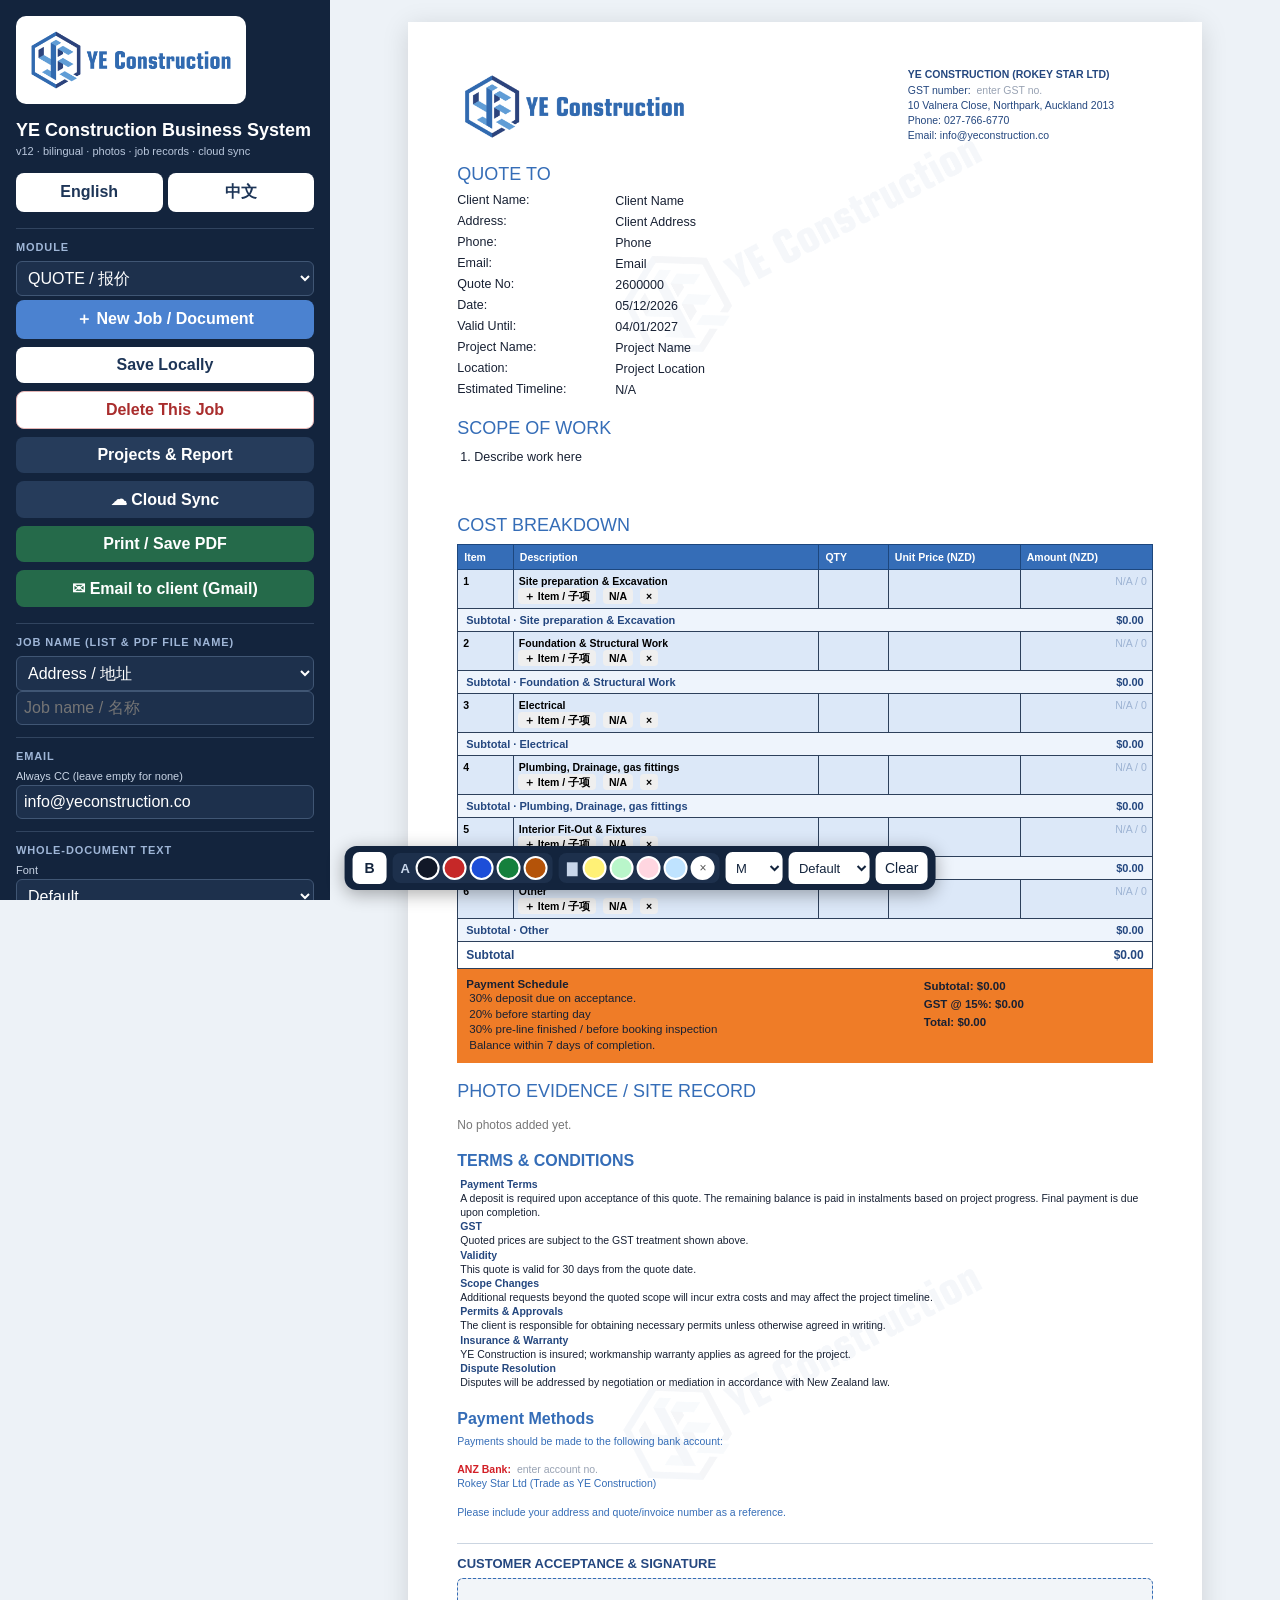
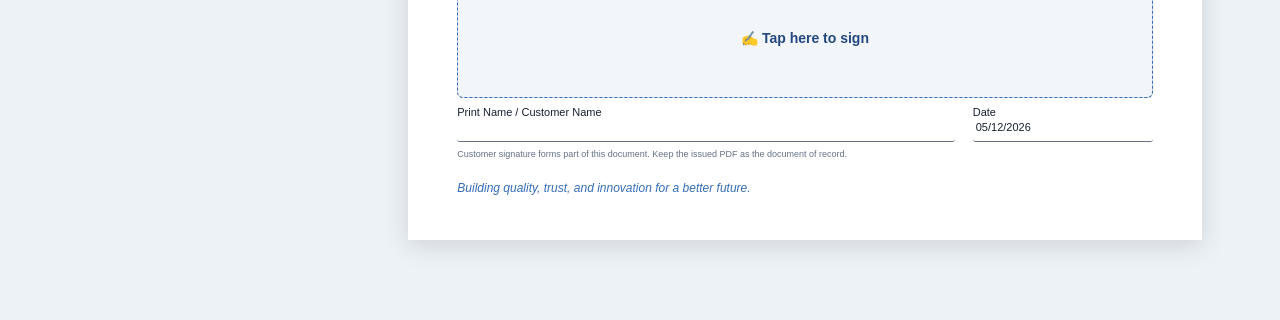
==== index.html @ e4a58f20 "Show all dates as day/month/year regardless of device locale (timesheet date pickers, paid-date pick" ====
<!doctype html>
<html lang="en">
<head>
<meta charset="utf-8"><meta name="viewport" content="width=device-width,initial-scale=1,viewport-fit=cover">
<meta name="apple-mobile-web-app-capable" content="yes"><meta name="apple-mobile-web-app-title" content="Business System"><meta name="application-name" content="Business System"><meta name="theme-color" content="#ffffff"><link rel="icon" type="image/png" href="icons/icon-192.png"><link rel="apple-touch-icon" href="icons/icon-180.png"><link rel="manifest" href="manifest.webmanifest"><title>YE Construction Business System v12</title>
<style>
:root{--blue:#356db7;--deep:#24477f;--orange:#ef7c27;--ink:#172033;--line:#d8dee9;--bg:#edf2f7}
*{box-sizing:border-box}body{margin:0;font-family:Arial,"Noto Sans SC",sans-serif;color:var(--ink);background:var(--bg)}
button,input,textarea,select{font:inherit}.app{display:grid;grid-template-columns:330px minmax(760px,1fr);min-height:100vh}
.side{padding:16px;background:#13243d;color:#fff;position:sticky;top:0;height:100vh;overflow:auto}.side-logo{width:230px;max-width:100%;background:#fff;border-radius:10px;padding:8px;margin-bottom:8px}
.side h1{font-size:18px;margin:4px 0}.sub{font-size:11px;color:#b9c7dc;margin-bottom:12px}.group{border-top:1px solid #31445f;padding-top:12px;margin-top:12px}.group h3{font-size:11px;letter-spacing:.08em;text-transform:uppercase;color:#9fb6d7;margin:0 0 8px}
.btn{width:100%;border:0;border-radius:8px;padding:9px 11px;margin:4px 0;cursor:pointer;font-weight:700}.primary{background:#4b82d0;color:white}.secondary{background:#263c5b;color:#fff}.light{background:#fff;color:#1d3557}.green{background:#256a4a;color:#fff}
.side label{font-size:11px;color:#c8d4e5;display:block;margin:7px 0 3px}.side input,.side select{width:100%;padding:7px;border:1px solid #405674;border-radius:6px;background:#1d304c;color:white}
.main{padding:22px;overflow:auto}.paper{width:210mm;min-height:297mm;margin:auto;background:white;padding:12mm 13mm;box-shadow:0 5px 25px #0002}
.header{display:flex;justify-content:space-between;gap:18px;align-items:flex-start}.brand-logo{width:235px;max-height:80px;object-fit:contain;object-position:left center}.company{font-size:calc(10.5px*var(--fs,1));line-height:1.45;color:var(--deep);min-width:245px}
.section-title{color:var(--blue);font-size:calc(18px*var(--fs,1));margin:18px 0 8px}.info-grid{display:grid;grid-template-columns:145px 1fr;gap:3px 10px;font-size:calc(12.5px*var(--fs,1))}.editable{outline:none;border-radius:3px;padding:1px 3px;min-height:18px}.editable:hover,.editable:focus{background:#fff8d8;box-shadow:0 0 0 1px #e5c963}.scope{font-size:calc(12.5px*var(--fs,1));line-height:1.45;min-height:50px;white-space:pre-wrap}
.cost{width:100%;border-collapse:collapse;font-size:calc(10.5px*var(--fs,1));table-layout:fixed}.cost th{background:var(--blue);color:#fff;text-align:left;padding:6px;border:1px solid #1d477e}.cost td{border:1px solid #2d405b;padding:4px;vertical-align:top}.cost th:nth-child(1){width:8%}.cost th:nth-child(2){width:44%}.cost th:nth-child(3){width:10%}.cost th:nth-child(4),.cost th:nth-child(5){width:19%}.cost tr.category td{background:#dce8f8;font-weight:700;color:#294e82}.cost input,.cost textarea,.cost select{width:100%;border:0;background:transparent;padding:1px;resize:vertical}.cost textarea{min-height:32px}.cost input:focus,.cost textarea:focus,.cost select:focus{outline:2px solid #f0ce67;background:#fffbe8}
.mini{border:0;border-radius:4px;padding:2px 6px;cursor:pointer}.calcbox{background:var(--orange);padding:9px;margin-top:0;font-size:calc(11.5px*var(--fs,1));display:grid;grid-template-columns:1fr 220px;gap:14px}.totals{font-weight:700;line-height:1.55}.payment{white-space:pre-wrap;line-height:1.35}.terms{font-size:calc(10.5px*var(--fs,1));line-height:1.35}.terms h3{font-size:calc(16px*var(--fs,1));color:var(--blue);margin:18px 0 4px}.terms strong{color:var(--deep)}.bank{margin-top:16px;color:var(--blue)}.bank b{color:#d21f26}.footer{margin-top:22px;color:var(--blue);font-style:italic;font-size:calc(12px*var(--fs,1))}
.watermark{position:absolute;inset:0;pointer-events:none;z-index:0;overflow:hidden}.watermark img{position:absolute;width:52%;opacity:.045;transform:rotate(-28deg);filter:grayscale(20%);left:24%}.watermark img:nth-child(1){top:8%}.watermark img:nth-child(2){top:39%}.watermark img:nth-child(3){top:70%}.variation-box{margin-top:14px;border:2px solid #89a8cf;border-radius:8px;overflow:hidden;break-inside:avoid}.variation-head{background:#e7f0fb;padding:8px 10px;display:flex;justify-content:space-between;align-items:center;color:var(--deep);font-weight:700}.variation-table{width:100%;border-collapse:collapse;font-size:calc(10.5px*var(--fs,1))}.variation-table th,.variation-table td{border:1px solid #b9c9dc;padding:5px;vertical-align:top}.variation-table th{background:#f1f6fc;color:var(--deep)}.variation-table input,.variation-table textarea,.variation-table select{width:100%;border:0;background:transparent}.variation-summary{padding:8px 10px;text-align:right;font-size:calc(11px*var(--fs,1));line-height:1.6;background:#fbfdff}.variation-approval{display:grid;grid-template-columns:1fr 1fr 120px;gap:10px;padding:8px 10px;font-size:calc(10.5px*var(--fs,1));background:#fbfdff}.variation-line{border-bottom:1px solid #667085;min-height:22px}.paper{position:relative}.paper>*:not(.watermark){position:relative;z-index:1}.signature-section{margin-top:24px;break-inside:avoid;border-top:1px solid #cbd5e1;padding-top:12px}.signature-title{font-weight:700;color:var(--deep);font-size:calc(13px*var(--fs,1));margin-bottom:7px}.signature-pad{width:100%;height:120px;border:1px solid #9aa8ba;border-radius:6px;background:rgba(255,255,255,.88);touch-action:none}.signature-meta{display:grid;grid-template-columns:1fr 180px;gap:18px;margin-top:8px;font-size:calc(11px*var(--fs,1))}.signature-line{border-bottom:1px solid #667085;min-height:24px;padding:3px}.signature-actions{margin-top:6px}.protection-note{font-size:calc(9px*var(--fs,1));color:#667085;margin-top:7px}
.photo-grid{display:grid;grid-template-columns:repeat(2,1fr);gap:10px;margin:8px 0}.photo-card{border:1px solid var(--line);border-radius:8px;padding:7px;background:#fafcff;break-inside:avoid}.photo-card img{width:100%;height:150px;object-fit:cover;border-radius:5px;background:#eee}.photo-card textarea{width:100%;min-height:42px;margin-top:5px;border:1px solid #ccd4df;border-radius:5px;padding:5px}.photo-head{display:flex;justify-content:space-between;align-items:center;font-size:calc(11px*var(--fs,1));font-weight:700;margin-bottom:5px}.tag{padding:2px 7px;border-radius:10px;background:#e4edf9;color:var(--deep)}
.report-grid{display:grid;grid-template-columns:160px 1fr;gap:5px 10px;font-size:calc(12px*var(--fs,1))}.report-grid textarea,.report-grid input{width:100%;border:1px solid #d7dce4;border-radius:5px;padding:5px;min-height:30px}.report-grid textarea{min-height:55px;resize:vertical}.hidden{display:none!important}.toolbar-note{font-size:10.5px;color:#9fb6d7;line-height:1.4}.pillrow{display:flex;gap:5px}.pillrow button{flex:1}.status{font-size:10px;color:#b9c7dc;margin-top:5px}
@media(max-width:1100px){.app{display:block}.side{position:relative;height:auto}.main{padding:8px}.paper{width:100%;min-height:0;padding:18px}.header{flex-direction:column}.company{min-width:0}.photo-grid{grid-template-columns:1fr}}
@media print{body{background:#fff}.watermark{position:fixed;inset:0}.watermark img{opacity:.05}.signature-actions{display:none!important}.side,.screen-only{display:none!important}.app{display:block}.main{padding:0}.paper{box-shadow:none;margin:0;width:auto;min-height:auto;padding:9mm 10mm}.editable:hover,.editable:focus{background:transparent;box-shadow:none}@page{size:A4;margin:0}.photo-card img{height:58mm}.photo-grid{grid-template-columns:1fr 1fr}.cost textarea{height:auto;overflow:visible}}
.modal{position:fixed;inset:0;background:#f3f6fb;z-index:50;display:block;padding:0;overflow:auto;-webkit-overflow-scrolling:touch}.modal-box{background:transparent;border-radius:0;width:100%;max-width:1400px;margin:0 auto;padding:0 16px 24px}.modal-head{display:flex;justify-content:space-between;align-items:center;font-size:20px;color:var(--deep);margin:0 -16px 12px;padding:12px 16px;padding-top:max(12px,env(safe-area-inset-top));position:sticky;top:0;z-index:5;background:#fff;border-bottom:1px solid var(--line);gap:8px;flex-wrap:wrap}.modal-head .mini{padding:9px 14px;font-size:14px}.modal-tools{display:flex;gap:8px;margin-bottom:8px;flex-wrap:wrap}.modal-tools input{min-width:160px}.modal-tools input{flex:1}.modal-tools input,.modal-tools select{padding:6px;border:1px solid var(--line);border-radius:6px}.job-summary{font-size:12px;color:var(--deep);font-weight:700;margin-bottom:6px}.tablewrap{overflow-x:auto;background:#fff;border:1px solid var(--line);border-radius:10px}.jobs{width:100%;border-collapse:collapse;font-size:14px;min-width:820px}.jobs th{cursor:pointer;user-select:none;white-space:nowrap}.jobs th.nosort{cursor:default}.jobs th .arr{color:var(--orange);margin-left:3px}.jobs td{vertical-align:middle}.jobs .mini{padding:7px 12px;font-size:13px}.stsel{padding:6px 8px;border-radius:999px;border:1px solid var(--line);font-weight:700;font-size:13px}.st-draft{background:#eef1f5;color:#475467}.st-sent{background:#e1efff;color:#1d4f91}.st-signed{background:#e4f6e8;color:#1c6b3a}.st-paid{background:#fdf0c9;color:#7a5200}.chips{display:flex;gap:6px;flex-wrap:wrap;margin-bottom:8px}.chip{border:1px solid var(--line);background:#fff;border-radius:999px;padding:6px 12px;font-size:13px;font-weight:700;cursor:pointer;color:var(--deep)}.chip.on{background:var(--blue);color:#fff;border-color:var(--blue)}.jobs th,.jobs td{border-bottom:1px solid var(--line);padding:10px 8px;text-align:left}.jobs th{background:#eef3fa;color:var(--deep)}.jobs td.num{text-align:right;white-space:nowrap}.jobs tbody tr:hover{background:#f7faff}.jobs .mini{background:#e4edf9;color:var(--deep)}
.ph:empty::before{content:attr(data-ph);color:#98a2b3;font-weight:400}@media print{.ph:empty::before{content:''}}
.sig-wrap{position:relative}.sig-wrap .signature-pad{touch-action:auto;display:block}.sig-wrap.signing .signature-pad{touch-action:none;border-color:var(--blue);box-shadow:0 0 0 2px #356db755;cursor:crosshair}.sig-overlay{position:absolute;inset:0;display:flex;align-items:center;justify-content:center;background:rgba(237,242,247,.72);border-radius:6px;cursor:pointer;color:var(--deep);font-weight:700;font-size:14px;border:1px dashed var(--blue)}.sig-wrap.signing .sig-overlay,.sig-wrap.signed .sig-overlay{display:none}.sig-wrap:not(.signing) ~ .signature-actions .sig-on{display:none}.sig-wrap.signing ~ .signature-actions .sig-off{display:none}.sig-wrap:not(.signed):not(.signing) ~ .signature-actions .sig-off{display:none}.sig-done{background:var(--blue);color:#fff}
.topbar{display:none}@media(max-width:1100px){.topbar{display:flex;gap:8px;align-items:center;position:sticky;top:0;z-index:40;background:#13243d;padding:8px 10px;padding-top:max(8px,env(safe-area-inset-top))}.tb-btn{border:0;border-radius:8px;padding:10px 16px;font-size:15px;font-weight:700;background:#4a82d4;color:#fff;min-height:44px}.tb-light{background:#fff;color:var(--deep)}#topStatus{color:#c8d6ea;font-size:12px;margin-left:auto}.app.menu-closed .side{display:none}}@media print{.topbar{display:none!important}}.bulk{display:flex;gap:8px;align-items:center;flex-wrap:wrap;margin-bottom:8px;font-size:12px}.bulk label{display:flex;gap:6px;align-items:center;font-weight:700;color:var(--deep)}.bulk .mini[disabled]{opacity:.4;cursor:not-allowed}.bulk .mini{padding:9px 14px;font-size:14px}.bulk{font-size:14px;gap:10px}.jobs input[type=checkbox],.bulk input[type=checkbox]{width:20px;height:20px}.jobs tr.sel{background:#eaf2ff}.mini.warn{color:#a92d2d;background:#fbe9e9}
.kpis{display:grid;grid-template-columns:repeat(auto-fit,minmax(170px,1fr));gap:10px;margin:12px 0}.kpi{background:#fff;border:1px solid var(--line);border-radius:10px;padding:10px 12px}.kpi small{display:block;color:#667085;font-size:12px}.kpi b{font-size:20px;color:var(--deep)}.kpi.bad{border-color:#e3a7a7;background:#fff5f5;cursor:pointer}.kpi.bad b{color:#a92d2d}.kpi.warn2{border-color:#e8d08a;background:#fffaf0}.chip.od{color:#a92d2d;border-color:#e3a7a7}.chip.od.on{background:#a92d2d;border-color:#a92d2d;color:#fff}.monthly{background:#fff;border:1px solid var(--line);border-radius:10px;padding:10px;margin-bottom:10px}.mhead{display:flex;justify-content:space-between;align-items:center;margin-bottom:8px;color:var(--deep)}.mtable{min-width:0}.mtable th.num,.mtable td.num{text-align:right}.late{color:#a92d2d;font-weight:700}.soon{color:#9a6200;font-weight:700}.badge{display:inline-block;background:#d92d20;color:#fff;border-radius:999px;font-size:11px;padding:1px 7px;margin-left:6px;vertical-align:middle}
@media(max-width:900px){.jobs{min-width:0;font-size:13px}.jobs th,.jobs td{padding:8px 4px}.jobs .mini{padding:7px 9px}.stsel{padding:5px 4px}}
.cost textarea.desc{overflow:hidden;resize:none;scrollbar-width:thin}.cost tr.category textarea.desc{vertical-align:top;min-height:0;font-weight:700;line-height:normal}
.cost tr.category .screen-only .mini{margin-right:4px;line-height:12px}
.cost tfoot td{background:#fff;font-weight:700;padding:6px 8px;color:var(--deep);border:1px solid #2d405b}.cost .stline{display:flex;justify-content:space-between;align-items:center;font-size:calc(12px*var(--fs,1))}
.cost tr.catfoot td{background:#eef4fc;font-weight:700;padding:5px 8px;color:var(--deep)}.cost tr.catfoot .cfl{overflow:hidden;text-overflow:ellipsis;white-space:nowrap;min-width:0;margin-right:10px}.cost tr.catfoot .stline{font-size:calc(11px*var(--fs,1))}
.cl label{display:block;font-weight:700;font-size:13px;color:var(--deep);margin-top:10px}.cl input{width:100%;padding:11px;border:1px solid #cbd5e1;border-radius:8px;font-size:16px;margin-top:4px;background:#fff;color:#111}.cl-row{display:flex;gap:10px;justify-content:flex-end;flex-wrap:wrap;margin-top:14px}.cl .mini{background:#e4edf9;color:var(--deep);padding:11px 16px;font-size:14px;border-radius:8px;font-weight:700}.cl .cl-pri{background:var(--blue);color:#fff}.cl-info{background:#fff;border:1px solid #d8e0ec;border-radius:8px;padding:12px;white-space:pre-wrap;font-size:14px;margin-top:10px}
.cnote{width:100%;border:0;background:transparent;font:inherit;font-weight:700;color:inherit;text-align:right;padding:2px 0}.cnote::placeholder{color:#9db3d3;font-weight:400}.cnote:focus{outline:1px dashed var(--blue)}@media print{.cnote::placeholder{color:transparent}}
#fmtbar{position:fixed;left:50%;transform:translateX(-50%);bottom:max(10px,env(safe-area-inset-bottom));z-index:45;background:#13243d;border-radius:12px;padding:6px 8px;display:flex;gap:6px;align-items:center;flex-wrap:wrap;justify-content:center;box-shadow:0 4px 18px #0005;max-width:calc(100vw - 16px)}
#fmtbar .fm-b{border:0;border-radius:7px;background:#fff;color:#13243d;min-width:34px;height:32px;padding:0 9px;font-size:14px;cursor:pointer}
#fmtbar .fm-g{display:flex;gap:3px;align-items:center;background:#1d304c;border-radius:8px;padding:3px 5px}
#fmtbar .fm-l{color:#c8d6ea;font-weight:700;font-size:13px;padding:0 3px}
#fmtbar .fm-sw{width:24px;height:24px;border-radius:50%;border:2px solid #fff;cursor:pointer;padding:0;font-size:12px;line-height:1;color:#555}
#fmtbar select{height:32px;border-radius:7px;border:0;padding:0 6px;background:#fff;color:#13243d;font-size:13px;max-width:92px}
.main{padding-bottom:80px}
.paper,.paper td,.paper span,.paper .editable{-webkit-print-color-adjust:exact;print-color-adjust:exact}
@media print{.main{padding-bottom:0}}
.nzd{position:relative;display:inline-block;vertical-align:middle}
.nzd input[type=date]{color:transparent!important;caret-color:transparent}
.nzd input[type=date]::-webkit-datetime-edit{opacity:0}
.nzd input[type=date].empty::before{content:none!important}
.nzd-t{position:absolute;left:0;top:0;bottom:0;right:44px;display:flex;align-items:center;padding-left:10px;pointer-events:none;white-space:nowrap;overflow:hidden}
.nzd-t.ph{color:var(--ph,#7b8a9d)}
#bkNote{position:fixed;top:max(12px,env(safe-area-inset-top));left:50%;transform:translateX(-50%);z-index:60;background:#e8f6ec;color:#14532d;border:1px solid #86c79a;border-radius:10px;padding:10px 12px;font-size:14px;display:flex;gap:10px;align-items:flex-start;max-width:min(640px,calc(100vw - 20px));box-shadow:0 4px 18px #0003}#bkNote.warn{background:#fff6e0;color:#7a4b00;border-color:#e0b860}#bkNote button{border:0;background:transparent;font-size:18px;line-height:1;cursor:pointer;color:inherit}#bkNote a{color:inherit;font-weight:700}
</style>
</head><body>
<div class="topbar screen-only"><button type="button" class="tb-btn" onclick="toggleMenu()" id="menuBtn">☰ Menu</button><button type="button" class="tb-btn tb-light" onclick="saveDoc()" id="quickSaveBtn">💾 Save</button><button type="button" class="tb-btn tb-light" onclick="openJobs()" id="listBtn">← Projects</button><span id="topStatus"></span></div>
<div class="app">
<aside class="side">
<img class="side-logo">
<h1 data-i18n="appTitle">YE Construction Business System</h1><div class="sub">v12 · bilingual · photos · job records · cloud sync</div>
<div class="pillrow"><button class="btn light" onclick="setLang('en')">English</button><button class="btn light" onclick="setLang('zh')">中文</button></div>
<div class="group"><h3 data-i18n="module">Module</h3><select id="docType" onchange="setDocType(this.value)"><option value="quote">QUOTE / 报价</option><option value="invoice">INVOICE / 发票</option><option value="damage">DAMAGE REPORT / 损坏报告</option><option value="insurance">INSURANCE REPORT / 保险报告</option></select></div>
<button class="btn primary" onclick="newDoc()" data-i18n="newDoc">＋ New Job / Document</button>
<button class="btn light" onclick="saveDoc()" data-i18n="save">Save Locally</button> <button class="btn light" style="color:#a92d2d;border:1px solid #e3b4b4" onclick="deleteCurrent()" data-i18n="delJob">Delete This Job</button>
<button class="btn secondary" onclick="openJobs()"><span data-i18n="load">Projects &amp; Report</span><span id="odBadge"></span></button>
<button class="btn secondary" onclick="clOpen()" id="cldBtn">☁ Cloud Sync</button>
<button class="btn green" onclick="window.print()" data-i18n="pdf">Print / Save PDF</button>
<button class="btn green" onclick="emailClient()" data-i18n="mailBtn">✉ Email to client (Gmail)</button>
<div class="group"><h3 data-i18n="labelTitle">Job Name (list &amp; PDF file name)</h3><select id="labelMode" onchange="labelModeChanged()"><option value="address">Address / 地址</option><option value="client">Client name / 客户名</option><option value="custom">Custom / 自定义</option></select><input id="labelText" placeholder="Job name / 名称" oninput="labelTyped()"></div>
<div class="group"><h3 data-i18n="mailTitle">Email</h3><label data-i18n="mailCcL" for="mailCc">Always CC (leave empty for none)</label><input id="mailCc" type="email" placeholder="info@yeconstruction.co"></div>
<div class="group"><h3 data-i18n="docText">Whole-document text</h3><label data-i18n="docFontL">Font</label><select id="docFont" onchange="docStyleSet('font',this.value)"></select><label data-i18n="docSizeL">Text size</label><select id="docSize" onchange="docStyleSet('fs',this.value)"></select></div>
<div class="group quoteInvoice"><h3 data-i18n="costSettings">Cost Settings</h3><label data-i18n="gstTreatment">GST treatment</label><select id="gstMode" onchange="recalc()"><option value="exclusive">Exclude GST / 未税</option><option value="inclusive">Include GST / 含税</option></select><label>GST %</label><input id="gstRate" type="number" value="15" step="0.01" onchange="recalc()"><label data-i18n="validDays">Validity / Due days</label><input id="validDays" type="number" value="30" onchange="syncDate()"></div>
<div class="group quoteInvoice"><h3 data-i18n="rows">Cost Rows</h3><button class="btn secondary" onclick="addItemSmart()" data-i18n="addRow">＋ Add Cost Row</button><button class="btn secondary" onclick="addCategory();ensureFoots()" data-i18n="addCategory">＋ Add Category</button><button class="btn light quoteOnly" onclick="addVariation()" id="addVariationBtn">＋ Add Variation</button></div>
<div class="group"><h3 data-i18n="photos">Site Photos</h3><label class="btn secondary" style="text-align:center;cursor:pointer">📷 <span data-i18n="before">Before / Damage</span><input type="file" accept="image/*" capture="environment" multiple onchange="addPhotos(event,'before')" style="display:none"></label><label class="btn secondary" style="text-align:center;cursor:pointer">📷 <span data-i18n="during">During Repair</span><input type="file" accept="image/*" capture="environment" multiple onchange="addPhotos(event,'during')" style="display:none"></label><label class="btn secondary" style="text-align:center;cursor:pointer">📷 <span data-i18n="after">After Repair</span><input type="file" accept="image/*" capture="environment" multiple onchange="addPhotos(event,'after')" style="display:none"></label></div>
<div class="group"><h3 data-i18n="backup">Backup</h3><button class="btn primary" onclick="exportAll()" data-i18n="exportAll">Export All Backup</button><label class="btn primary" style="text-align:center;cursor:pointer"><span data-i18n="importAll">Import Backup</span><input type="file" accept=".json" onchange="importAll(event)" style="display:none"></label><button class="btn secondary" onclick="exportJSON()">Export Job JSON</button><label class="btn secondary" style="text-align:center;cursor:pointer">Import Job JSON<input type="file" accept=".json" onchange="importJSON(event)" style="display:none"></label><label class="btn green" style="text-align:center;cursor:pointer"><span data-i18n="importDocx">Import old Word quotes (.docx)</span><input type="file" accept=".docx" multiple onchange="importDocx(event)" style="display:none"></label><div id="bkInfo" class="status" style="white-space:pre-line;margin-top:8px"></div><button class="btn light" id="bkPickBtn" onclick="bkPick()">Choose backup folder</button><button class="btn light hidden" id="bkClearBtn" onclick="bkClear()" data-i18n="bkClear">Stop using this folder</button><div class="status" id="status"></div></div>
<div class="group toolbar-note" data-i18n="note">Photos are stored with the job in this browser. Export JSON for a portable backup before clearing browser data.</div>
</aside>

<div id="bkNote" class="screen-only hidden"></div>
<div id="fmtbar" class="screen-only"></div>
<main class="main"><section class="paper">
<div class="watermark" aria-hidden="true"><img class="watermarkLogo"><img class="watermarkLogo"><img class="watermarkLogo"></div>
<div class="header"><img class="brand-logo" src="[data-uri]"><div class="company"><b>YE CONSTRUCTION (ROKEY STAR LTD)</b><br>GST number: <span id="gstNo" class="editable ph" contenteditable data-ph="enter GST no."></span><br>10 Valnera Close, Northpark, Auckland 2013<br>Phone: 027-766-6770<br>Email: info@yeconstruction.co</div></div>

<div id="commercial">
<div class="section-title" id="toTitle">QUOTE TO</div>
<div class="info-grid">
<div data-i18n="client">Client Name:</div><div id="clientName" class="editable" contenteditable>Client Name</div>
<div data-i18n="address">Address:</div><div id="clientAddress" class="editable" contenteditable>Client Address</div>
<div data-i18n="phone">Phone:</div><div id="clientPhone" class="editable" contenteditable>Phone</div>
<div>Email:</div><div id="clientEmail" class="editable" contenteditable>Email</div>
<div id="numberLabel">Quote No:</div><div id="docNo" class="editable" contenteditable>2600000</div>
<div id="dateLabel">Date:</div><div id="docDate" class="editable" contenteditable></div>
<div id="validLabel">Valid Until:</div><div id="validUntil" class="editable" contenteditable></div>
<div class="quoteOnly" data-i18n="project">Project Name:</div><div id="projectName" class="editable quoteOnly" contenteditable>Project Name</div>
<div class="quoteOnly" data-i18n="location">Location:</div><div id="projectLocation" class="editable quoteOnly" contenteditable>Project Location</div>
<div class="quoteOnly" data-i18n="timeline">Estimated Timeline:</div><div id="timeline" class="editable quoteOnly" contenteditable>N/A</div>
</div>
<div class="section-title quoteOnly" data-i18n="scope">SCOPE OF WORK</div><div id="scope" class="scope editable quoteOnly" contenteditable>1. Describe work here</div>
<div class="section-title" id="breakdownTitle">COST BREAKDOWN</div>
<table class="cost"><thead><tr><th data-i18n="item">Item</th><th data-i18n="description">Description</th><th>QTY</th><th>Unit Price (NZD)</th><th>Amount (NZD)</th></tr></thead><tbody id="costBody"></tbody><tfoot><tr class="subtotal-row"><td colspan="5"><div class="stline"><span id="subtotalLabel">Subtotal</span><b id="tblSubtotal">$0.00</b></div></td></tr></tfoot></table>
<div class="calcbox"><div><b id="paymentTitle">Payment Schedule</b><div id="paymentSchedule" class="payment editable" contenteditable></div></div><div class="totals"><div>Subtotal: <span id="subtotal">$0.00</span></div><div id="gstLine">GST @ 15%: <span id="gst">$0.00</span></div><div>Total: <span id="total">$0.00</span></div><div id="depositLine" class="invoiceOnly">Deposit Paid: <span id="depositPaid" class="editable" contenteditable>$0.00</span></div></div></div>
<div id="variationSection" class="variation-box quoteOnly hidden"><div class="variation-head"><span id="variationTitle">VARIATIONS / CHANGE ORDERS</span><span id="variationOriginal">Original Quote: $0.00</span></div><table class="variation-table"><thead><tr><th style="width:10%">No.</th><th style="width:14%" id="vDateHead">Date</th><th id="vDescHead">Description / Reason</th><th style="width:15%" id="vAmountHead">Amount</th><th style="width:14%" id="vStatusHead">Status</th><th class="screen-only" style="width:5%"></th></tr></thead><tbody id="variationBody"></tbody></table><div class="variation-summary"><div><span id="variationNetLabel">Net Variations:</span> <b id="variationNet">$0.00</b></div><div><span id="revisedTotalLabel">Revised Contract Total:</span> <b id="revisedTotal">$0.00</b></div></div><div class="variation-approval"><div><span id="vCustomerLabel">Customer Approval / Name</span><div id="variationCustomer" class="variation-line editable" contenteditable></div></div><div><span id="vApprovalLabel">Approval / Signature Reference</span><div id="variationApproval" class="variation-line editable" contenteditable></div></div><div><span id="vApprovalDateLabel">Date</span><div id="variationApprovalDate" class="variation-line editable" contenteditable></div></div></div></div>
</div>

<div id="report" class="hidden">
<div class="section-title" id="reportTitle">DAMAGE REPORT</div>
<div class="report-grid">
<label data-i18n="jobAddress">Job / Property Address</label><input id="rAddress">
<label data-i18n="reportDate">Date / Time</label><input id="rDate">
<label data-i18n="damageLocation">Location of Damage</label><input id="rDamageLocation">
<label data-i18n="damageType">Type of Damage</label><input id="rDamageType">
<label data-i18n="damageDesc">Description of Damage</label><textarea id="rDamageDesc"></textarea>
<label data-i18n="actions">Immediate Actions / Temporary Repairs</label><textarea id="rActions"></textarea>
<label data-i18n="witness">Witness / Client Contact</label><textarea id="rWitness"></textarea>
<label data-i18n="insuranceInfo">Insurance / Claim Information</label><textarea id="rInsurance"></textarea>
<label data-i18n="recommendations">Recommendations / Repair Summary</label><textarea id="rRecommendations"></textarea>
<label data-i18n="refs">Quote / Invoice References</label><input id="rRefs">
</div></div>

<div id="photosBlock">
<div class="section-title" data-i18n="photoEvidence">PHOTO EVIDENCE / SITE RECORD</div>
<div id="photoGrid" class="photo-grid"></div>
<div id="noPhotos" class="screen-only" style="font-size:12px;color:#777" data-i18n="noPhotos">No photos added yet.</div>
</div>

<div class="terms"><h3 data-i18n="termsTitle">TERMS &amp; CONDITIONS</h3><div id="terms" class="editable" contenteditable></div>
<div class="bank"><h3 data-i18n="paymentMethods">Payment Methods</h3><span data-i18n="payText">Payments should be made to the following bank account:</span><br><br><b>ANZ Bank: <span id="bankAcct" class="editable ph" contenteditable data-ph="enter account no."></span></b><br>Rokey Star Ltd (Trade as YE Construction)<br><br><span data-i18n="referenceText">Please include your address and quote/invoice number as a reference.</span></div></div>
<div id="signatureSection" class="signature-section">
<div class="signature-title" id="signatureTitle">CUSTOMER ACCEPTANCE &amp; SIGNATURE</div>
<div id="sigWrap" class="sig-wrap"><canvas id="signaturePad" class="signature-pad"></canvas><div id="sigOverlay" class="sig-overlay screen-only" onclick="enterSign()"><span id="sigTapText">✍ Tap here to sign</span></div></div>
<div class="signature-actions screen-only"><button type="button" class="mini sig-on" onclick="undoSignature()" id="undoSigBtn">↶ Undo</button> <button type="button" class="mini sig-on" onclick="clearSignature()" id="clearSignatureBtn">Clear Signature</button> <button type="button" class="mini sig-on sig-done" onclick="doneSignature()" id="doneSigBtn">✔ Done</button><button type="button" class="mini sig-off" onclick="enterSign()" id="resignBtn">✍ Re-sign</button></div>
<div class="signature-meta"><div><div id="printNameLabel">Print Name / Customer Name</div><div id="signatureName" class="signature-line editable" contenteditable></div></div><div><div id="signatureDateLabel">Date</div><div id="signatureDate" class="signature-line editable" contenteditable></div></div></div>
<div class="protection-note" id="protectionNote">Customer signature forms part of this document. Keep the issued PDF as the document of record.</div>
</div>
<div class="footer">Building quality, trust, and innovation for a better future.</div>
</section></main></div>
<div id="cdg" class="modal screen-only hidden"><div class="modal-box cl" style="max-width:520px;padding-top:18px">
<div class="modal-head"><b id="clTitle">Cloud Sync</b><span><button class="mini" id="clX">Back</button></span></div>
<p id="clIntro" style="font-size:13px;color:#475569;line-height:1.5"></p>
<div id="clIn"><label id="clEl" for="clE">Email</label><input id="clE" type="email" autocomplete="username"><label id="clPl" for="clP">Password</label><input id="clP" type="password" autocomplete="current-password">
<div class="cl-row"><button class="mini" id="clSu"></button><button class="mini cl-pri" id="clLi"></button></div><p id="clHint" style="font-size:12px;color:#64748b"></p></div>
<div id="clOn" class="hidden"><div id="clInfo" class="cl-info"></div>
<div id="clHold" class="hidden"><p id="clHoldT" style="color:#a92d2d;font-size:13px"></p><div class="cl-row"><button class="mini" id="clHr"></button><button class="mini" id="clHd" style="color:#a92d2d"></button></div></div>
<div class="cl-row"><button class="mini" id="clOut"></button><button class="mini cl-pri" id="clNow"></button></div></div>
<p id="clMsg" style="color:#a92d2d;font-size:13px;white-space:pre-wrap"></p>
</div></div>
<div id="jobsModal" class="modal screen-only hidden"><div class="modal-box"><div class="modal-head"><b data-i18n="jobsTitle">Projects & Report</b><span><button class="mini" onclick="toggleMonthly()" id="monthlyBtn">📊 Monthly</button> <button class="mini" onclick="exportCSV()" data-i18n="csv">Export CSV</button> <button class="mini" onclick="closeJobs()" data-i18n="close">Back</button></span></div><div id="kpis" class="kpis"></div><div id="monthlyBox" class="monthly" style="display:none"><div class="mhead"><b id="monthlyTitle">Monthly collections</b><select id="collectMode" class="stsel" onchange="renderJobs()"><option value="all">All paid</option><option value="invoice">Invoices only</option></select></div><div class="tablewrap"><table class="jobs mtable"><thead><tr><th id="mMonth">Month</th><th id="mCnt">Jobs</th><th class="num" id="mNet">Excl GST</th><th class="num" id="mGst">GST</th><th class="num" id="mTot">Total</th></tr></thead><tbody id="monthlyBody"></tbody></table></div></div><div id="stChips" class="chips"></div><div class="modal-tools"><select id="jobFilter" onchange="renderJobs()"><option value="">All types / 全部类型</option><option value="quote">QUOTE / 报价</option><option value="invoice">INVOICE / 发票</option><option value="damage">DAMAGE / 损坏报告</option><option value="insurance">INSURANCE / 保险报告</option></select><input id="jobSearch" placeholder="Search / 搜索" oninput="renderJobs()"></div><div class="bulk"><label><input type="checkbox" id="selAll" onchange="toggleAllJobs(this.checked)"><span id="selAllTxt">Select all</span></label><span id="selCount"></span><select id="bulkStatus" class="stsel" onchange="this.dataset.v=this.value;renderJobs()"></select><span class="nzd" id="paidWrap" style="display:none"><input type="date" id="paidDate" class="stsel" title="Paid date" onchange="paidShow()" onclick="try{this.showPicker()}catch(e){}" onkeydown="if(event.key!=='Tab')event.preventDefault()"><span class="nzd-t" id="paidTxt"></span></span><button class="mini" id="applySelBtn" onclick="applyStatusSelected()">Apply</button><button class="mini" id="dlSelBtn" onclick="downloadSelected()">Download selected</button><button class="mini warn" id="delSelBtn" onclick="deleteSelected()">Delete selected</button></div><div id="jobSummary" class="job-summary"></div><div class="tablewrap"><table class="jobs"><thead><tr><th class="nosort" style="width:34px"></th><th onclick="sortBy('type')"><span data-i18n="colType">Type</span><span class="arr" data-k="type"></span></th><th onclick="sortBy('status')"><span id="colStatusTxt">Status</span><span class="arr" data-k="status"></span></th><th onclick="sortBy('no')"><span data-i18n="colNo">No.</span><span class="arr" data-k="no"></span></th><th onclick="sortBy('name')"><span data-i18n="colName">Name</span><span class="arr" data-k="name"></span></th><th onclick="sortBy('client')"><span data-i18n="colClient">Client</span><span class="arr" data-k="client"></span></th><th onclick="sortBy('total')"><span data-i18n="colTotal">Total</span><span class="arr" data-k="total"></span></th><th onclick="sortBy('due')"><span data-i18n="colDue">Due</span><span class="arr" data-k="due"></span></th><th onclick="sortBy('updated')"><span data-i18n="colUpdated">Updated</span><span class="arr" data-k="updated"></span></th><th class="nosort"></th></tr></thead><tbody id="jobsBody"></tbody></table></div></div></div>

<script>
const $=id=>document.getElementById(id);let rowId=0,lang='en',photos=[];
const T={
en:{appTitle:'YE Construction Business System',module:'Module',newDoc:'＋ New Job / Document',save:'Save Locally',labelTitle:'Job Name (list & PDF file name)',colName:'Name',colDue:'Due',delJob:'Delete This Job',load:'Projects & Report',exportAll:'Export All Backup',importAll:'Import Backup',importDocx:'Import old Word quotes (.docx)',docText:'Whole-document text',docFontL:'Font',docSizeL:'Text size',bkClear:'Stop using this folder',mailBtn:'✉ Email to client (Gmail)',mailTitle:'Email',mailCcL:'Always CC (leave empty for none)',jobsTitle:'Projects & Report',csv:'Export CSV',close:'← Back',colType:'Type',colNo:'No.',colClient:'Client',colProject:'Project',colTotal:'Total',colUpdated:'Updated',pdf:'Print / Save PDF',costSettings:'Cost Settings',gstTreatment:'GST treatment',validDays:'Validity / Due days',rows:'Cost Rows',addRow:'＋ Add Item (to current category)',addCategory:'＋ Add Category',photos:'Site Photos',before:'Before / Damage',during:'During Repair',after:'After Repair',backup:'Backup',note:'Jobs (with photos) are stored in this browser. New Job auto-saves the current one first. Export JSON for a portable backup before clearing browser data.',client:'Client Name:',address:'Address:',phone:'Phone:',project:'Project Name:',location:'Location:',timeline:'Estimated Timeline:',scope:'SCOPE OF WORK',item:'Item',description:'Description',jobAddress:'Job / Property Address',reportDate:'Date / Time',damageLocation:'Location of Damage',damageType:'Type of Damage',damageDesc:'Description of Damage',actions:'Immediate Actions / Temporary Repairs',witness:'Witness / Client Contact',insuranceInfo:'Insurance / Claim Information',recommendations:'Recommendations / Repair Summary',refs:'Quote / Invoice References',photoEvidence:'PHOTO EVIDENCE / SITE RECORD',noPhotos:'No photos added yet.',termsTitle:'TERMS & CONDITIONS',paymentMethods:'Payment Methods',payText:'Payments should be made to the following bank account:',referenceText:'Please include your address and quote/invoice number as a reference.'},
zh:{appTitle:'YE Construction 工程业务系统',module:'功能',newDoc:'＋ 新建项目 / 文件',save:'本地保存',labelTitle:'项目名称（列表与 PDF 文件名）',colName:'名称',colDue:'到期',delJob:'删除当前项目',load:'项目管理 / 报表',exportAll:'导出全部备份',importAll:'导入备份',importDocx:'导入旧版 Word 报价 (.docx)',docText:'整份文档的字体',docFontL:'字体',docSizeL:'文字大小',bkClear:'不再使用这个文件夹',mailBtn:'✉ 发邮件给客户 (Gmail)',mailTitle:'邮件',mailCcL:'固定抄送（留空则不抄送）',jobsTitle:'项目管理与报表',csv:'导出 CSV',close:'← 返回',colType:'类型',colNo:'编号',colClient:'客户',colProject:'项目',colTotal:'金额',colUpdated:'更新时间',pdf:'打印 / 保存 PDF',costSettings:'金额设置',gstTreatment:'GST 计算方式',validDays:'有效期 / 到期天数',rows:'报价项目',addRow:'＋ 添加子项（加到当前分类）',addCategory:'＋ 添加分类',photos:'现场照片',before:'维修前 / 损坏照片',during:'维修过程',after:'维修完成',backup:'备份',note:'项目（含照片）保存在当前浏览器中；点“新建”会先自动保存当前项目。清理浏览器数据前请导出 JSON 备份。',client:'客户名称：',address:'地址：',phone:'电话：',project:'项目名称：',location:'项目地点：',timeline:'预计工期：',scope:'工作范围',item:'序号',description:'项目说明',jobAddress:'工程 / 房产地址',reportDate:'日期 / 时间',damageLocation:'损坏位置',damageType:'损坏类型',damageDesc:'损坏情况说明',actions:'现场处理 / 临时维修',witness:'见证人 / 客户联系人',insuranceInfo:'保险 / Claim 信息',recommendations:'维修建议 / 修复总结',refs:'报价 / 发票编号',photoEvidence:'照片证据 / 现场记录',noPhotos:'暂未添加照片。',termsTitle:'条款与条件',paymentMethods:'付款方式',payText:'请将款项支付至以下银行账户：',referenceText:'付款备注请填写地址及报价/发票编号。'}
};
function putDefault(id,v,h){let e=$(id);e[h?'innerHTML':'innerText']=v;e.dataset.def=e[h?'innerHTML':'innerText']}
function untouched(id,h){let e=$(id),c=e[h?'innerHTML':'innerText'];return !c.trim()||c===e.dataset.def}
function esc(s){return String(s??'').replace(/[&<>"']/g,c=>({'&':'&amp;','<':'&lt;','>':'&gt;','"':'&quot;',"'":'&#39;'}[c]))}
function money(n){return '$'+Number(n||0).toLocaleString('en-NZ',{minimumFractionDigits:2,maximumFractionDigits:2})}
function fmtDate(d){return d.toLocaleDateString('en-NZ',{day:'2-digit',month:'2-digit',year:'numeric'})}
function menuLabels(){if(typeof catSums==='function')catSums();if($('subtotalLabel'))$('subtotalLabel').textContent=lang==='zh'?'小计':'Subtotal';let z=lang==='zh',oc=(typeof overdueCount==='function')?overdueCount():0;$('menuBtn').textContent=(z?'☰ 菜单':'☰ Menu')+(oc?' ⚠'+oc:'');$('quickSaveBtn').textContent=z?'💾 保存':'💾 Save';$('listBtn').textContent=z?'← 项目列表':'← Projects';clShow();bkShow()}
function setLang(x){lang=x;menuLabels();document.documentElement.lang=x==='zh'?'zh-CN':'en';document.querySelectorAll('[data-i18n]').forEach(el=>{let k=el.dataset.i18n;if(T[x][k])el.textContent=T[x][k]});setDocType($('docType').value,false);updateSignatureLabels();updateVariationLabels()}
function addCategory(data={}){let tr=document.createElement('tr');tr.dataset.type='category';tr.className='category';let no=data.item||String(document.querySelectorAll('#costBody tr.category').length+1);tr.innerHTML=`<td><input class="item" value="${esc(no)}" oninput="renumber()"></td><td><textarea class="desc" rows="1">${esc(data.desc||'Category')}</textarea><span class="screen-only"><button class="mini" onclick="addItemTo(this.closest('tr'))">＋ Item / 子项</button> <button class="mini" onclick="let n=this.closest('tr').querySelector('.cnote');n.value=n.value==='N/A'?'':'N/A';n.dispatchEvent(new Event('input',{bubbles:true}))">N/A</button> <button class="mini" onclick="delCategory(this.closest('tr'))">×</button></span></td><td></td><td></td><td><input class="cnote" value="${esc(data.note||'')}" placeholder="N/A / 0" aria-label="Category note" oninput="catSums()"></td>`;$('costBody').appendChild(tr);rowFmtIn(tr,data);requestAnimationFrame(()=>growDesc(tr.querySelector('.desc')))}
let lastRowTr=null;document.addEventListener('focusin',e=>{let tr=e.target.closest&&e.target.closest('#costBody tr');if(tr)lastRowTr=tr});
function catOf(tr){while(tr&&tr.dataset.type!=='category')tr=tr.previousElementSibling;return tr}
function blockEnd(cat){let t=cat;while(t.nextElementSibling&&t.nextElementSibling.dataset.type!=='category'&&t.nextElementSibling.dataset.type!=='catfoot')t=t.nextElementSibling;return t}
function addItemTo(cat,data){let end=blockEnd(cat);addCostRow(data||{},end);renumber();let tr=end.nextElementSibling;ensureFoots();tr&&tr.querySelector('.desc')&&tr.querySelector('.desc').focus()}
function addItemSmart(){let tr=lastRowTr&&lastRowTr.isConnected?lastRowTr:null,cat=tr?catOf(tr):null;if(!cat){let c=document.querySelectorAll('#costBody tr.category');cat=c[c.length-1]}if(cat)addItemTo(cat);else{addCostRow();renumber()}}
function delCategory(cat){let rows=[],n=0,t=cat.nextElementSibling;while(t&&t.dataset.type!=='category'){rows.push(t);if(t.dataset.type!=='catfoot')n++;t=t.nextElementSibling}if(n&&!confirm(lang==='zh'?`删除该分类及其下 ${n} 个子项？`:`Delete this category and its ${n} item(s)?`))return;rows.forEach(r=>r.remove());cat.remove();renumber();ensureFoots()}
function ensureFoots(){document.querySelectorAll('#costBody tr.catfoot').forEach(r=>r.remove());document.querySelectorAll('#costBody tr.category').forEach(c=>{let end=c;while(end.nextElementSibling&&end.nextElementSibling.dataset.type!=='category')end=end.nextElementSibling;let f=document.createElement('tr');f.dataset.type='catfoot';f.className='catfoot';f.innerHTML='<td colspan="5"><div class="stline"><span class="cfl"></span><b class="cfv">$0.00</b></div></td>';end.insertAdjacentElement('afterend',f)});recalc()}
function renumber(){let cat=null,n=0;document.querySelectorAll('#costBody tr').forEach(tr=>{if(tr.dataset.type==='category'){cat=tr;n=0;return}if(tr.dataset.type==='catfoot')return;n++;if(tr.dataset.manual==='1'||!cat)return;let ci=cat.querySelector('.item').value.trim();if(ci)tr.querySelector('.item').value=ci+'.'+n})}
function rowAmt(tr){let m=tr.querySelector('.manual').value;return m===''?(parseFloat(tr.querySelector('.qty').value)||0)*(parseFloat(tr.querySelector('.unit').value)||0):(parseFloat(m)||0)}
function catSums(){let z=lang==='zh',cat=null,sum=0,cnt=0;document.querySelectorAll('#costBody tr').forEach(tr=>{let t=tr.dataset.type;if(t==='category'){cat=tr;sum=0;cnt=0}else if(t==='catfoot'){let nm=cat?(cat.querySelector('.desc').value.split('\n')[0]||'').trim():'';tr.querySelector('.cfl').textContent=(z?'本类小计':'Subtotal')+(nm?' · '+nm:'');tr.querySelector('.cfv').textContent=money(sum);let cn=cat&&cat.querySelector('.cnote');tr.classList.toggle('hidden',!!(cn&&cn.value.trim()&&cnt===0))}else if(cat){sum+=rowAmt(tr);cnt++}})}
function addCostRow(data={},after=null){let tr=document.createElement('tr');tr.dataset.type='cost';if(data.item&&!/^\d+\.\d+$/.test(String(data.item).trim()))tr.dataset.manual='1';tr.innerHTML=`<td><input class="item" value="${esc(data.item||'')}" oninput="this.closest('tr').dataset.manual='1'"></td><td><textarea class="desc">${esc(data.desc||'')}</textarea><span class="screen-only"><button class="mini" onclick="this.closest('tr').remove();renumber();recalc()">×</button></span></td><td><input class="qty" type="number" step="any" value="${esc(data.qty??1)}" oninput="recalc()"></td><td><input class="unit" type="number" step="0.01" value="${esc(data.unit??0)}" oninput="recalc()"></td><td><input class="manual" type="number" step="0.01" placeholder="auto" value="${esc(data.manual??'')}" oninput="recalc()"><div class="computed"></div><select class="rowgst screen-only" onchange="recalc()"><option value="inherit">GST: global</option><option value="exclusive">GST: excl</option><option value="inclusive">GST: incl</option></select></td>`;(after?after.insertAdjacentElement('afterend',tr):$('costBody').appendChild(tr));tr.querySelector('.rowgst').value=data.rowgst||'inherit';rowFmtIn(tr,data);recalc();requestAnimationFrame(()=>growDesc(tr.querySelector('.desc')))}
function growDesc(el,full){if(!el)return;let cat=!!el.closest('tr.category'),max=full?1e6:150;el.style.height='auto';let h=el.scrollHeight;el.style.height=Math.max(cat?14:32,Math.min(h,max))+'px';el.style.overflowY=h>max?'auto':'hidden'}
function growAll(full){document.querySelectorAll('#costBody textarea.desc').forEach(e=>growDesc(e,full===true))}
document.addEventListener('input',e=>{if(e.target.matches&&e.target.matches('textarea.desc')){growDesc(e.target);if(e.target.closest('tr.category'))catSums()}});window.addEventListener('resize',()=>growAll());window.addEventListener('beforeprint',()=>growAll(true));window.addEventListener('afterprint',()=>growAll());
function recalc(){let excl=0,incl=0,rate=(parseFloat($('gstRate').value)||0)/100,global=$('gstMode').value;document.querySelectorAll('#costBody tr[data-type=cost]').forEach(tr=>{let q=parseFloat(tr.querySelector('.qty').value)||0,u=parseFloat(tr.querySelector('.unit').value)||0,m=tr.querySelector('.manual').value,a=m===''?q*u:(parseFloat(m)||0),mode=tr.querySelector('.rowgst').value;if(mode==='inherit')mode=global;tr.querySelector('.computed').textContent=(m===''?money(a):'Manual '+money(a));if(mode==='inclusive')incl+=a;else excl+=a});let gstEx=excl*rate,gstIn=rate?incl-incl/(1+rate):0;$('subtotal').textContent=money(excl+incl-gstIn);$('gstLine').innerHTML=`GST @ ${+(rate*100).toFixed(2)}%: <span id="gst">${money(gstEx+gstIn)}</span>`;$('total').textContent=money(excl+gstEx+incl);$('tblSubtotal').textContent=$('subtotal').textContent;catSums();updateVariationTotals()}
function syncDate(){let d=new Date();let days=parseInt($('validDays').value)||($('docType').value==='invoice'?7:30);d.setDate(d.getDate()+days);$('validUntil').innerText=fmtDate(d)}
function quoteTerms(){return lang==='zh'?'<strong>付款条款</strong><br>接受报价后需支付订金，余款按工程进度分期支付，最终款在工程完成后支付。<br><strong>GST</strong><br>报价按上述 GST 设置计算。<br><strong>报价有效期</strong><br>本报价自报价日起 30 天内有效。<br><strong>工程变更</strong><br>超出本报价工作范围的额外要求将另行收费，并可能影响工期。<br><strong>许可与审批</strong><br>除非另有书面约定，客户负责取得所需许可。<br><strong>保险与保修</strong><br>YE Construction 持有相关保险；施工质量保修按项目约定执行。<br><strong>争议处理</strong><br>争议将依照新西兰法律通过协商或调解处理。':'<strong>Payment Terms</strong><br>A deposit is required upon acceptance of this quote. The remaining balance is paid in instalments based on project progress. Final payment is due upon completion.<br><strong>GST</strong><br>Quoted prices are subject to the GST treatment shown above.<br><strong>Validity</strong><br>This quote is valid for 30 days from the quote date.<br><strong>Scope Changes</strong><br>Additional requests beyond the quoted scope will incur extra costs and may affect the project timeline.<br><strong>Permits & Approvals</strong><br>The client is responsible for obtaining necessary permits unless otherwise agreed in writing.<br><strong>Insurance & Warranty</strong><br>YE Construction is insured; workmanship warranty applies as agreed for the project.<br><strong>Dispute Resolution</strong><br>Disputes will be addressed by negotiation or mediation in accordance with New Zealand law.'}
function invoiceTerms(){return lang==='zh'?'<strong>订金</strong><br>已支付订金将从最终应付金额中扣除。<br><strong>付款期限</strong><br>最终款应在 7 天内支付。<br><strong>工作范围</strong><br>额外工作需要另行报价。<br><strong>GST</strong><br>GST 按本发票所示方式计算。<br><strong>争议</strong><br>如对发票内容有异议，请及时联系我们。':'<strong>Deposit Policy</strong><br>Any paid deposit is deducted from the final amount due.<br><strong>Payment Terms</strong><br>Final payment is due within 7 days.<br><strong>Scope Lock</strong><br>Additional work outside the agreed scope requires a separate quote.<br><strong>GST Compliance</strong><br>GST is calculated as shown on this invoice.<br><strong>Disputes</strong><br>Please notify us promptly of any invoice discrepancy.'}
function setDocType(type,reset=true){let report=type==='damage'||type==='insurance',inv=type==='invoice';$('signatureSection').classList.toggle('hidden',inv);updateSignatureLabels();$('commercial').classList.toggle('hidden',report);$('report').classList.toggle('hidden',!report);document.querySelectorAll('.quoteInvoice').forEach(x=>x.classList.toggle('hidden',report));document.querySelectorAll('.quoteOnly').forEach(x=>x.classList.toggle('hidden',inv));document.querySelectorAll('.invoiceOnly').forEach(x=>x.classList.toggle('hidden',!inv));if(report){$('reportTitle').textContent=type==='insurance'?(lang==='zh'?'保险损坏与修复报告':'INSURANCE DAMAGE & REPAIR REPORT'):(lang==='zh'?'损坏 / 工作报告':'DAMAGE / JOB REPORT');let tv=lang==='zh'?'本报告记录现场状况、采取的措施及维修结果。相关照片和文件应与项目记录一并保存。':'This report records site conditions, actions taken and repair outcomes. Related photographs and supporting documents should be retained with the job record.';if(reset||untouched('terms',1))putDefault('terms',tv,1)}else{$('toTitle').textContent=inv?(lang==='zh'?'发票客户':'INVOICE TO'):(lang==='zh'?'报价客户':'QUOTE TO');$('numberLabel').textContent=inv?(lang==='zh'?'发票编号：':'Invoice No:'):(lang==='zh'?'报价编号：':'Quote No:');$('dateLabel').textContent=inv?(lang==='zh'?'开票日期：':'Date Issued:'):(lang==='zh'?'报价日期：':'Date:');$('validLabel').textContent=inv?(lang==='zh'?'到期日：':'Due Date:'):(lang==='zh'?'有效期至：':'Valid Until:');$('breakdownTitle').textContent=inv?(lang==='zh'?'费用明细':'ITEMIZED BREAKDOWN'):(lang==='zh'?'报价明细':'COST BREAKDOWN');$('paymentTitle').textContent=inv?(lang==='zh'?'发票备注':'Invoice Notes'):(lang==='zh'?'付款进度':'Payment Schedule');if(reset||untouched('terms',1))putDefault('terms',inv?invoiceTerms():quoteTerms(),1);if(reset){$('validDays').value=inv?7:30;syncDate()}let pay=inv?(lang==='zh'?'最终款应在到期日前支付。':'Final payment is due by the due date.'):(lang==='zh'?'30% 接受报价后支付\n20% 开工前支付\n30% Pre-line 完成/预约检查前支付\n余款在完工后 7 天内支付':'30% deposit due on acceptance.\n20% before starting day\n30% pre-line finished / before booking inspection\nBalance within 7 days of completion.');if(reset||untouched('paymentSchedule'))putDefault('paymentSchedule',pay)}}
function addPhotos(e,stage){[...e.target.files].forEach(file=>{let r=new FileReader();r.onload=()=>{photos.push({id:Date.now()+Math.random(),stage,src:r.result,note:''});renderPhotos()};r.readAsDataURL(file)});e.target.value=''}
function renderPhotos(){let g=$('photoGrid');g.innerHTML='';$('noPhotos').style.display=photos.length?'none':'block';let names=lang==='zh'?{before:'维修前 / 损坏',during:'维修过程',after:'维修完成'}:{before:'Before / Damage',during:'During Repair',after:'After Repair'};photos.forEach(p=>{let d=document.createElement('div');d.className='photo-card';d.innerHTML=`<div class="photo-head"><span class="tag">${names[p.stage]}</span><button class="mini screen-only" onclick="removePhoto('${p.id}')">×</button></div><img src="${p.src}"><textarea placeholder="${lang==='zh'?'照片说明 / 位置':'Photo note / location'}" oninput="photoNote('${p.id}',this.value)">${esc(p.note)}</textarea>`;g.appendChild(d)})}
function removePhoto(id){photos=photos.filter(p=>String(p.id)!==String(id));renderPhotos()}function photoNote(id,v){let p=photos.find(x=>String(x.id)===String(id));if(p)p.note=v}
let variations=[];
function updateVariationLabels(){if(!$('variationTitle'))return;let z=lang==='zh';$('addVariationBtn').textContent=z?'＋ 添加工程变更':'＋ Add Variation';$('variationTitle').textContent=z?'工程变更 / 追加项目':'VARIATIONS / CHANGE ORDERS';$('vDateHead').textContent=z?'日期':'Date';$('vDescHead').textContent=z?'变更内容 / 原因':'Description / Reason';$('vAmountHead').textContent=z?'金额':'Amount';$('vStatusHead').textContent=z?'状态':'Status';$('variationNetLabel').textContent=z?'变更净额：':'Net Variations:';$('revisedTotalLabel').textContent=z?'调整后合同总额：':'Revised Contract Total:';$('vCustomerLabel').textContent=z?'客户批准 / 姓名':'Customer Approval / Name';$('vApprovalLabel').textContent=z?'批准 / 签名记录':'Approval / Signature Reference';$('vApprovalDateLabel').textContent=z?'日期':'Date';renderVariations()}
function addVariation(v={}){variations.push({id:v.id||Date.now()+Math.random(),no:v.no||String(variations.length+1).padStart(2,'0'),date:v.date||fmtDate(new Date()),desc:v.desc||'',amount:v.amount??0,gst:v.gst||'exclusive',status:v.status||'approved'});renderVariations();recalc()}
function removeVariation(id){variations=variations.filter(v=>String(v.id)!==String(id));renderVariations();recalc()}
function setVariation(id,k,val){let v=variations.find(x=>String(x.id)===String(id));if(v){v[k]=val;recalc()}}
function renderVariations(){if(!$('variationBody'))return;let b=$('variationBody');b.innerHTML='';$('variationSection').classList.toggle('hidden',variations.length===0);variations.forEach(v=>{let tr=document.createElement('tr');let opts=lang==='zh'?'<option value="approved">已批准</option><option value="pending">待批准</option><option value="rejected">未批准</option>':'<option value="approved">Approved</option><option value="pending">Pending</option><option value="rejected">Not Approved</option>';tr.innerHTML=`<td><input value="${esc(v.no)}" oninput="setVariation('${v.id}','no',this.value)"></td><td><input value="${esc(v.date)}" oninput="setVariation('${v.id}','date',this.value)"></td><td><textarea oninput="setVariation('${v.id}','desc',this.value)">${esc(v.desc)}</textarea></td><td><input type="number" step="0.01" value="${esc(v.amount)}" oninput="setVariation('${v.id}','amount',this.value)"><select class="screen-only" onchange="setVariation('${v.id}','gst',this.value)"><option value="exclusive" ${v.gst==='exclusive'?'selected':''}>excl GST</option><option value="inclusive" ${v.gst==='inclusive'?'selected':''}>incl GST</option></select></td><td><select onchange="setVariation('${v.id}','status',this.value)">${opts}</select></td><td class="screen-only"><button class="mini" onclick="removeVariation('${v.id}')">×</button></td>`;tr.querySelector('td:nth-child(5) select').value=v.status;b.appendChild(tr)});updateVariationTotals()}
function variationTotal(){let rate=(parseFloat($('gstRate').value)||0)/100,total=0;variations.filter(v=>v.status==='approved').forEach(v=>{let a=parseFloat(v.amount)||0;total+=v.gst==='inclusive'?a:a*(1+rate)});return total}
function updateVariationTotals(){if(!$('variationNet'))return;let base=parseFloat(($('total').textContent||'$0').replace(/[^0-9.-]/g,''))||0,v=variationTotal();$('variationNet').textContent=money(v);$('revisedTotal').textContent=money(base+v);$('variationOriginal').textContent=(lang==='zh'?'原报价：':'Original Quote: ')+money(base)}
let signatureData='',sigMode=false,sigStack=[''];
function updateSignatureLabels(){if(!$('signatureTitle'))return;let z=lang==='zh';$('signatureTitle').textContent=z?'客户确认与签名':'CUSTOMER ACCEPTANCE & SIGNATURE';$('clearSignatureBtn').textContent=z?'清除签名':'Clear Signature';$('undoSigBtn').textContent=z?'↶ 撤销':'↶ Undo';$('doneSigBtn').textContent=z?'✔ 完成':'✔ Done';$('resignBtn').textContent=z?'✍ 重新签字':'✍ Re-sign';$('sigTapText').textContent=z?'✍ 点击此处开始签字':'✍ Tap here to sign';$('printNameLabel').textContent=z?'客户姓名':'Print Name / Customer Name';$('signatureDateLabel').textContent=z?'日期':'Date';$('protectionNote').textContent=z?'客户签名属于本文件的一部分，请保留最终签发的 PDF 作为正式记录。':'Customer signature forms part of this document. Keep the issued PDF as the document of record.'}
function sigUI(){let w=$('sigWrap');if(!w)return;w.classList.toggle('signing',sigMode);w.classList.toggle('signed',!sigMode&&!!signatureData)}
function drawSig(){let c=$('signaturePad'),ctx=c.getContext('2d'),r=c.getBoundingClientRect();ctx.save();ctx.setTransform(1,0,0,1,0,0);ctx.clearRect(0,0,c.width,c.height);ctx.restore();if(!signatureData)return;let im=new Image();im.onload=()=>ctx.drawImage(im,0,0,r.width,r.height);im.src=signatureData}
function enterSign(){sigMode=true;sigStack=[signatureData];sigUI()}
function doneSignature(){sigMode=false;sigUI();document.dispatchEvent(new Event('input'))}
function undoSignature(){if(sigStack.length<=1)return;sigStack.pop();signatureData=sigStack[sigStack.length-1];drawSig()}
function setupSignature(){let c=$('signaturePad');if(!c)return;let ctx=c.getContext('2d'),drawing=false,last=null;function size(){let r=c.getBoundingClientRect(),old=signatureData;c.width=Math.max(1,Math.round(r.width*devicePixelRatio));c.height=Math.max(1,Math.round(r.height*devicePixelRatio));ctx.setTransform(devicePixelRatio,0,0,devicePixelRatio,0,0);ctx.lineWidth=2;ctx.lineCap='round';ctx.strokeStyle='#172033';if(old){let im=new Image();im.onload=()=>ctx.drawImage(im,0,0,r.width,r.height);im.src=old}}function pt(e){let r=c.getBoundingClientRect(),q=e.touches?e.touches[0]:e;return{x:q.clientX-r.left,y:q.clientY-r.top}}function start(e){if(!sigMode)return;e.preventDefault();drawing=true;last=pt(e)}function move(e){if(!drawing)return;e.preventDefault();let p=pt(e);ctx.beginPath();ctx.moveTo(last.x,last.y);ctx.lineTo(p.x,p.y);ctx.stroke();last=p;signatureData=c.toDataURL('image/png')}function end(){if(drawing){drawing=false;signatureData=c.toDataURL('image/png');sigStack.push(signatureData);if(sigStack.length>40)sigStack.shift()}}c.addEventListener('pointerdown',start);c.addEventListener('pointermove',move);window.addEventListener('pointerup',end);size();window.addEventListener('resize',()=>{signatureData=c.toDataURL('image/png');size()})}
function clearSignature(){if(!sigMode)return;signatureData='';sigStack.push('');drawSig()}
function restoreSignature(){sigMode=false;sigUI();if(!signatureData)return;let c=$('signaturePad'),im=new Image();im.onload=()=>{let r=c.getBoundingClientRect();c.getContext('2d').drawImage(im,0,0,r.width,r.height)};im.src=signatureData}
function getData(){let fields={};['clientName','clientAddress','clientPhone','clientEmail','docNo','docDate','validUntil','projectName','projectLocation','timeline','scope','paymentSchedule','terms','signatureName','signatureDate','variationCustomer','variationApproval','variationApprovalDate'].forEach(id=>fields[id]=$(id)?.innerHTML||'');let report={};['rAddress','rDate','rDamageLocation','rDamageType','rDamageDesc','rActions','rWitness','rInsurance','rRecommendations','rRefs'].forEach(id=>report[id]=$(id)?.value||'');return{version:5,lang,style:{font:docStyle.font,fs:docStyle.fs},docType:$('docType').value,gstMode:$('gstMode').value,gstRate:$('gstRate').value,validDays:$('validDays').value,fields,report,signature:signatureData,label:{mode:$('labelMode').value,text:$('labelText').value},photos,variations,rows:[...$('costBody').children].filter(tr=>tr.dataset.type!=='catfoot').map(tr=>rowFmtOut(tr,tr.dataset.type==='category'?{type:'category',item:tr.querySelector('.item').value,desc:tr.querySelector('.desc').value,note:tr.querySelector('.cnote').value}:{type:'cost',item:tr.querySelector('.item').value,desc:tr.querySelector('.desc').value,qty:tr.querySelector('.qty').value,unit:tr.querySelector('.unit').value,manual:tr.querySelector('.manual').value,rowgst:tr.querySelector('.rowgst').value}))}}
function apply(d){if(!d)return;docStyle={font:(d.style&&d.style.font)||'',fs:(d.style&&d.style.fs)||'1'};docStyleApply();setLang(d.lang||'en');$('docType').value=d.docType||'quote';$('gstMode').value=d.gstMode||'exclusive';$('gstRate').value=d.gstRate||15;$('validDays').value=d.validDays||30;setDocType($('docType').value,false);Object.entries(d.fields||{}).forEach(([k,v])=>{if($(k))$(k).innerHTML=v});Object.entries(d.report||{}).forEach(([k,v])=>{if($(k))$(k).value=v});photos=d.photos||[];variations=d.variations||[];$('labelMode').value=(d.label&&d.label.mode)||'address';$('labelText').value=(d.label&&d.label.text)||'';signatureData=d.signature||'';sigMode=false;sigUI();$('costBody').innerHTML='';(d.rows||[]).forEach(r=>r.type==='category'?addCategory(r):addCostRow(r));renumber();ensureFoots();renderPhotos();renderVariations();recalc();requestAnimationFrame(()=>{restoreSignature();growAll()});autoLabel()}
const JOBS_KEY='yeJobs';let currentJobId=null,autoT;
function readJobs(){try{return JSON.parse(localStorage.getItem(JOBS_KEY)||'{}')}catch{return{}}}
function writeJobs(j){localStorage.setItem(JOBS_KEY,JSON.stringify(j));clTouch()}
function plain(h){let e=document.createElement('div');e.innerHTML=h||'';return e.textContent.trim()}
function calcParts(d){let rate=(parseFloat(d.gstRate)||0)/100,ex=0,inc=0;(d.rows||[]).forEach(r=>{if(r.type!=='cost')return;let q=parseFloat(r.qty)||0,u=parseFloat(r.unit)||0,a=(r.manual===''||r.manual==null)?q*u:(parseFloat(r.manual)||0),m=(!r.rowgst||r.rowgst==='inherit')?d.gstMode:r.rowgst;m==='inclusive'?inc+=a:ex+=a});let gst=ex*rate+(inc-inc/(1+rate));return{net:ex+inc-(inc-inc/(1+rate)),gst,total:ex+ex*rate+inc}}
function calcTotal(d){return calcParts(d).total}
function paidShow(){$('paidTxt').textContent=$('paidDate').value.split('-').reverse().join('/')}
function parseNZ(t){let m=/(\d{1,2})\/(\d{1,2})\/(\d{4})/.exec(t||'');if(!m)return'';let d=+m[1],mo=+m[2],y=+m[3];if(mo<1||mo>12||d<1||d>31)return'';return y+'-'+String(mo).padStart(2,'0')+'-'+String(d).padStart(2,'0')}
function todayISO(){let n=new Date();return n.getFullYear()+'-'+String(n.getMonth()+1).padStart(2,'0')+'-'+String(n.getDate()).padStart(2,'0')}
function dueOf(x){return x.type==='invoice'?(x.due||parseNZ(plain(((x.data||{}).fields||{}).validUntil))):''}
function daysLate(x){let du=dueOf(x);if(!du)return null;return Math.round((new Date(todayISO())-new Date(du))/864e5)}
function isIssued(x){let st=x.status||'draft';return st==='sent'||st==='signed'}
function isOverdue(x){return x.type==='invoice'&&isIssued(x)&&(x.total>0)&&daysLate(x)>0}
function overdueCount(){return Object.values(readJobs()).filter(isOverdue).length}
const STATUSES=['draft','sent','signed','paid'];function stName(k){let z=lang==='zh';return({draft:z?'草稿':'Draft',sent:z?'已发送':'Sent',signed:z?'已签':'Signed',paid:z?'已付款':'Paid'})[k]||k}
function jobRecord(id,d,prev){prev=prev||{};let status=prev.status;let f=d.fields||{},rep=d.docType==='damage'||d.docType==='insurance';return{id,type:d.docType||'quote',no:plain(f.docNo),client:rep?(d.report||{}).rAddress||'':plain(f.clientName),project:plain(f.projectName),total:rep?0:calcTotal(d),updated:Date.now(),status:status||'draft',paidAt:prev.paidAt,name:((d.label||{}).text||'').trim()||labelFromData(d,'address'),due:d.docType==='invoice'?parseNZ(plain((d.fields||{}).validUntil)):'',data:d}}
function hasContent(){return photos.length>0||$('clientName').innerText.trim()!=='Client Name'||$('projectName').innerText.trim()!=='Project Name'||[...document.querySelectorAll('#costBody .unit')].some(x=>parseFloat(x.value)>0)}
function saveDoc(){try{setTimeout(()=>{$('topStatus').textContent=$('status').textContent},0);let j=readJobs();if(!currentJobId)currentJobId='j'+Date.now().toString(36);j[currentJobId]=jobRecord(currentJobId,getData(),j[currentJobId]);writeJobs(j);$('status').textContent=(lang==='zh'?'已保存 ':'Saved ')+new Date().toLocaleTimeString('en-NZ',{hour:'2-digit',minute:'2-digit'});return true}catch(e){$('status').textContent=lang==='zh'?'保存失败：照片可能过多，请导出 JSON 备份':'Save failed: photos may be too large; export JSON instead';return false}}
function migrateLegacy(){try{let d=localStorage.getItem('yeBusinessV3');if(!d)return;let j=readJobs();if(!j.legacy1){j.legacy1=jobRecord('legacy1',JSON.parse(d));writeJobs(j)}localStorage.removeItem('yeBusinessV3')}catch{}}
let sortKey='updated',sortDir=-1,stFilter='';
function sortBy(k){if(sortKey===k)sortDir=-sortDir;else{sortKey=k;sortDir=(k==='updated'||k==='total')?-1:1}renderJobs()}
function allJobs(){return Object.values(readJobs()).map(x=>{let p=calcParts(x.data||{});return Object.assign({},x,{name:x.name||labelFromData(x.data||{},'address')||x.client,due:dueOf(x),parts:p,late:daysLate(x)})})}
function filteredJobs(){let ty=$('jobFilter').value,q=$('jobSearch').value.trim().toLowerCase(),k=sortKey,d=sortDir;return allJobs().filter(x=>(!ty||x.type===ty)&&(!stFilter||(stFilter==='overdue'?isOverdue(x):(x.status||'draft')===stFilter))&&(!q||[x.no,x.client,x.project,x.name].join(' ').toLowerCase().includes(q))).sort((a,b)=>{let A=k==='status'?STATUSES.indexOf(a.status||'draft'):a[k],B=k==='status'?STATUSES.indexOf(b.status||'draft'):b[k];if(typeof A==='number'&&typeof B==='number')return (A-B)*d;return String(A??'').localeCompare(String(B??''),undefined,{numeric:true,sensitivity:'base'})*d})}
function setStatus(id,st){let j=readJobs();if(!j[id])return;j[id].status=st;if(st==='paid'){if(!j[id].paidAt)j[id].paidAt=Date.now()}else delete j[id].paidAt;try{writeJobs(j)}catch{}renderJobs()}
function setStFilter(k){stFilter=stFilter===k?'':k;renderJobs()}
function applyStatusSelected(){if(!selJobs.size)return;let st=$('bulkStatus').value,j=readJobs();let pd=st==='paid'?($('paidDate').value?new Date($('paidDate').value+'T12:00:00').getTime():Date.now()):0;selJobs.forEach(id=>{if(!j[id])return;j[id].status=st;if(st==='paid')j[id].paidAt=pd;else delete j[id].paidAt});try{writeJobs(j)}catch{}$('status').textContent=(lang==='zh'?'已标记 ':'Marked ')+selJobs.size+(lang==='zh'?' 个为 ':' as ')+stName(st);renderJobs()}
function typeNames(){let z=lang==='zh';return{quote:z?'报价':'Quote',invoice:z?'发票':'Invoice',damage:z?'损坏报告':'Damage',insurance:z?'保险报告':'Insurance'}}
let selJobs=new Set();
let showMonthly=false;
function toggleMonthly(){showMonthly=!showMonthly;renderJobs()}
function updateOverdueBadge(){let c=overdueCount(),z=lang==='zh';let b=$('odBadge');if(b)b.textContent=c?'⚠ '+c:'';b&&(b.className=c?'badge':'');menuLabels()}
function renderJobs(){let z=lang==='zh',n=typeNames(),all=allJobs(),j=filteredJobs(),cnt={},sum={},sc={},ids=new Set(all.map(x=>x.id));selJobs=new Set([...selJobs].filter(i=>ids.has(i)));let od=all.filter(isOverdue);all.forEach(x=>{let s=x.status||'draft';sc[s]=(sc[s]||0)+1});j.forEach(x=>{cnt[x.type]=(cnt[x.type]||0)+1;sum[x.type]=(sum[x.type]||0)+x.total});
let mode=$('collectMode').value,paid=all.filter(x=>x.status==='paid'&&x.total>0&&(mode==='all'||x.type==='invoice')),now=new Date(),ym=(d)=>d.getFullYear()+'-'+String(d.getMonth()+1).padStart(2,'0'),thisM=ym(now),lastM=ym(new Date(now.getFullYear(),now.getMonth()-1,1)),byM={};paid.forEach(x=>{let k=ym(new Date(x.paidAt||x.updated));let r=byM[k]||(byM[k]={n:0,net:0,gst:0,total:0});r.n++;r.net+=x.parts.net;r.gst+=x.parts.gst;r.total+=x.parts.total});
let await_=all.filter(x=>x.type==='invoice'&&isIssued(x)&&x.total>0),sm=a=>a.reduce((t,x)=>t+x.total,0);
$('kpis').innerHTML=`<div class="kpi ${od.length?'bad':''}" ${od.length?`onclick="setStFilter('overdue')"`:''}><small>${z?'⚠ 逾期发票':'⚠ Overdue invoices'}</small><b>${od.length} · ${money(sm(od))}</b></div><div class="kpi warn2"><small>${z?'待收款发票':'Awaiting payment'}</small><b>${await_.length} · ${money(sm(await_))}</b></div><div class="kpi"><small>${z?'本月已收':'Collected this month'}</small><b>${money((byM[thisM]||{}).total||0)}</b></div><div class="kpi"><small>${z?'上月已收':'Collected last month'}</small><b>${money((byM[lastM]||{}).total||0)}</b></div>`;
$('monthlyBox').style.display=showMonthly?'':'none';$('monthlyBtn').textContent=z?'📊 月度收款':'📊 Monthly';$('monthlyTitle').textContent=z?'月度收款（按标记“已付款”的日期）':'Monthly collections (by paid date)';$('collectMode').options[0].text=z?'全部已付款':'All paid';$('collectMode').options[1].text=z?'仅发票':'Invoices only';[['mMonth','月份','Month'],['mCnt','数量','Jobs'],['mNet','不含 GST','Excl GST'],['mGst','GST','GST'],['mTot','合计（含 GST）','Total incl GST']].forEach(r=>$(r[0]).textContent=z?r[1]:r[2]);
let ks=Object.keys(byM).sort().reverse(),tot={n:0,net:0,gst:0,total:0};ks.forEach(k=>['n','net','gst','total'].forEach(f=>tot[f]+=byM[k][f]));$('monthlyBody').innerHTML=ks.map(k=>{let [y,m]=k.split('-'),r=byM[k];return `<tr><td>${new Date(+y,+m-1,1).toLocaleDateString(z?'zh-CN':'en-NZ',{month:'long',year:'numeric'})}</td><td>${r.n}</td><td class="num">${money(r.net)}</td><td class="num">${money(r.gst)}</td><td class="num"><b>${money(r.total)}</b></td></tr>`}).join('')+(ks.length?`<tr><td><b>${z?'合计':'Total'}</b></td><td><b>${tot.n}</b></td><td class="num"><b>${money(tot.net)}</b></td><td class="num"><b>${money(tot.gst)}</b></td><td class="num"><b>${money(tot.total)}</b></td></tr>`:`<tr><td colspan="5" style="color:#777">${z?'还没有标记为“已付款”的项目':'No jobs marked as Paid yet'}</td></tr>`);
$('stChips').innerHTML=`<button class="chip ${stFilter?'':'on'}" onclick="stFilter='';renderJobs()">${z?'全部':'All'} ${all.length}</button>`+STATUSES.map(k=>`<button class="chip ${stFilter===k?'on':''}" onclick="setStFilter('${k}')">${stName(k)} ${sc[k]||0}</button>`).join('')+`<button class="chip od ${stFilter==='overdue'?'on':''}" onclick="setStFilter('overdue')">${z?'⚠ 逾期':'⚠ Overdue'} ${od.length}</button>`;
$('bulkStatus').innerHTML=STATUSES.map(k=>`<option value="${k}" ${k===$('bulkStatus').dataset.v?'selected':''}>${(z?'标记为：':'Mark as: ')+stName(k)}</option>`).join('');$('paidWrap').style.display=$('bulkStatus').value==='paid'?'inline-block':'none';if(!$('paidDate').value)$('paidDate').value=todayISO();paidShow();$('applySelBtn').textContent=z?'应用':'Apply';$('colStatusTxt').textContent=z?'状态':'Status';document.querySelectorAll('.jobs .arr').forEach(e=>e.textContent=e.dataset.k===sortKey?(sortDir>0?' ▲':' ▼'):'');$('jobSummary').textContent=(z?'共 ':'Total ')+j.length+(z?' 条':' jobs')+['quote','invoice'].filter(t=>cnt[t]).map(t=>'  |  '+n[t]+': '+cnt[t]+' · '+money(sum[t])).join('');
$('jobsBody').innerHTML=j.map(x=>{let st=x.status||'draft',dueTxt='';if(x.type==='invoice'&&x.due){let l=x.late,d8=x.due.split('-').reverse().join('/');dueTxt=(st==='paid'||st==='draft')?d8:(l>0?`<span class="late">${d8}<br>${z?'逾期 '+l+' 天':'Overdue '+l+'d'}</span>`:(l>=-3?`<span class="soon">${d8}<br>${l===0?(z?'今天到期':'Due today'):(z?(-l)+' 天后到期':'Due in '+(-l)+'d')}</span>`:d8))}return `<tr class="${selJobs.has(x.id)?'sel':''}"><td><input type="checkbox" ${selJobs.has(x.id)?'checked':''} onchange="toggleJob('${x.id}',this.checked)"></td><td>${n[x.type]||esc(x.type)}</td><td><select class="stsel st-${st}" onchange="setStatus('${x.id}',this.value)">${STATUSES.map(k=>`<option value="${k}" ${k===st?'selected':''}>${stName(k)}</option>`).join('')}</select></td><td>${esc(x.no)}</td><td>${esc(x.name)}</td><td>${esc(x.client)}</td><td class="num">${x.type==='quote'||x.type==='invoice'?money(x.total):''}</td><td style="white-space:nowrap">${dueTxt}</td><td style="white-space:nowrap">${new Date(x.updated).toLocaleDateString('en-NZ')}</td><td style="white-space:nowrap"><button class="mini" onclick="openJob('${x.id}')">${z?'打开':'Open'}</button> <button class="mini" onclick="deleteJob('${x.id}')">×</button></td></tr>`}).join('')||`<tr><td colspan="10" style="color:#777">${z?'没有符合条件的项目':'No matching jobs'}</td></tr>`;updateBulk(j);updateOverdueBadge()}
function updateBulk(j){j=j||filteredJobs();let z=lang==='zh',c=selJobs.size,vis=j.filter(x=>selJobs.has(x.id)).length;$('selAll').checked=j.length>0&&vis===j.length;$('selAll').indeterminate=vis>0&&vis<j.length;$('selAllTxt').textContent=z?'全选':'Select all';$('selCount').textContent=c?(z?'已选 ':'')+c+(z?' 条':' selected'):'';$('dlSelBtn').textContent=z?'下载所选':'Download selected';$('delSelBtn').textContent=z?'删除所选':'Delete selected';$('dlSelBtn').disabled=$('delSelBtn').disabled=$('applySelBtn').disabled=!c}
function toggleJob(id,on){on?selJobs.add(id):selJobs.delete(id);renderJobs()}
function toggleAllJobs(on){filteredJobs().forEach(x=>on?selJobs.add(x.id):selJobs.delete(x.id));renderJobs()}
function downloadSelected(){if(!selJobs.size)return;let all=readJobs(),jobs={};selJobs.forEach(id=>{if(all[id])jobs[id]=all[id]});let a=document.createElement('a');a.href=URL.createObjectURL(new Blob([JSON.stringify({app:'YE',kind:'backup',version:1,exported:new Date().toISOString(),jobs})],{type:'application/json'}));a.download='YE-selected-'+new Date().toISOString().slice(0,10)+'.json';a.click();URL.revokeObjectURL(a.href);$('status').textContent=(lang==='zh'?'已下载 ':'Downloaded ')+Object.keys(jobs).length+(lang==='zh'?' 个项目':' jobs')}
function deleteSelected(){if(!selJobs.size)return;let z=lang==='zh',c=selJobs.size;if(!confirm(z?`永久删除所选的 ${c} 个项目？此操作无法撤销。\n（建议先点“下载所选”备份）`:`Permanently delete ${c} selected job(s)? This cannot be undone.\n(Tip: use "Download selected" to back them up first.)`))return;let j=readJobs();selJobs.forEach(id=>{delete j[id];if(id===currentJobId){currentJobId=null;clearTimeout(autoT)}});try{writeJobs(j)}catch{}selJobs.clear();$('status').textContent=(z?'已删除 ':'Deleted ')+c+(z?' 个项目':' jobs');renderJobs()}
function listOpen(){return !$('jobsModal').classList.contains('hidden')}
function openJobs(){if(currentJobId||hasContent())saveDoc();renderJobs();if(!listOpen()){try{history.pushState({pm:1},'')}catch{}}$('jobsModal').classList.remove('hidden');document.body.style.overflow='hidden';$('jobsModal').scrollTop=0}
function hideJobs(){$('jobsModal').classList.add('hidden');document.body.style.overflow=''}
function closeJobs(){let was=listOpen();hideJobs();if(was&&history.state&&history.state.pm){try{history.back()}catch{}}}
window.addEventListener('popstate',()=>{if(listOpen())hideJobs()});
document.addEventListener('keydown',e=>{if(e.key==='Escape'&&listOpen())closeJobs()});
function goBack(){if(listOpen())closeJobs();else openJobs()}
(function(){let sx=0,sy=0,st=0,on=false;document.addEventListener('touchstart',e=>{let t=e.touches[0];on=e.touches.length===1&&t.clientX<=32&&!sigMode;sx=t.clientX;sy=t.clientY;st=Date.now()},{passive:true});document.addEventListener('touchend',e=>{if(!on)return;on=false;let t=e.changedTouches[0],dx=t.clientX-sx,dy=Math.abs(t.clientY-sy);if(dx>70&&dy<dx*.6&&Date.now()-st<900)goBack()},{passive:true});document.addEventListener('touchcancel',()=>{on=false},{passive:true})})();
function openJob(id){let r=readJobs()[id];if(!r)return;if(id!==currentJobId&&(currentJobId||hasContent()))saveDoc();apply(r.data);currentJobId=id;closeJobs();if(innerWidth<=1100)document.querySelector('.app').classList.add('menu-closed');$('status').textContent=lang==='zh'?'已打开':'Opened'}
function deleteCurrent(){let z=lang==='zh',saved=!!(currentJobId&&readJobs()[currentJobId]);if(!saved&&!hasContent()){$('status').textContent=z?'当前是空白文档':'Nothing to delete';return}if(!confirm(saved?(z?'删除当前项目？本地保存的记录会被永久删除，页面恢复为空白文档。\n（建议先导出备份）':'Delete this job? The saved record will be permanently removed and the page reset to blank.\n(Export a backup first if unsure.)'):(z?'当前项目还没保存。放弃内容并恢复为空白文档？':'This job is not saved. Discard it and reset to a blank document?')))return;clearTimeout(autoT);if(saved){let j=readJobs();delete j[currentJobId];try{writeJobs(j)}catch{}}currentJobId=null;location.reload()}
function deleteJob(id){if(!confirm(lang==='zh'?'删除这条记录？':'Delete this saved job?'))return;let j=readJobs();delete j[id];try{writeJobs(j)}catch{}if(id===currentJobId){currentJobId=null;clearTimeout(autoT)}renderJobs()}
function exportCSV(){let n=typeNames(),q=v=>'"'+String(v??'').replace(/"/g,'""')+'"',rows=[['Type','Status','No.','Name','Client','Project','Total (NZD, incl GST)','GST','Due','Paid date','Updated'].map(q).join(',')].concat(filteredJobs().filter(x=>!selJobs.size||selJobs.has(x.id)).map(x=>[n[x.type]||x.type,stName(x.status||'draft'),x.no,x.name,x.client,x.project,x.total.toFixed(2),x.parts.gst.toFixed(2),x.due||'',x.paidAt?new Date(x.paidAt).toLocaleDateString('en-NZ'):'',new Date(x.updated).toLocaleString('en-NZ')].map(q).join(',')));let a=document.createElement('a');a.href=URL.createObjectURL(new Blob(['\ufeff'+rows.join('\r\n')],{type:'text/csv'}));a.download='YE-jobs-report.csv';a.click();URL.revokeObjectURL(a.href)}
function exportAll(){if(currentJobId||hasContent())saveDoc();let j=readJobs(),a=document.createElement('a');a.href=URL.createObjectURL(new Blob([JSON.stringify({app:'YE',kind:'backup',version:1,exported:new Date().toISOString(),profile:{gst:$('gstNo').innerText.trim(),bank:$('bankAcct').innerText.trim()},jobs:j})],{type:'application/json'}));a.download='YE-backup-'+new Date().toISOString().slice(0,10)+'.json';a.click();URL.revokeObjectURL(a.href);$('status').textContent=(lang==='zh'?'已导出 ':'Exported ')+Object.keys(j).length+(lang==='zh'?' 个项目':' jobs');localStorage.setItem(BK_KEY,String(Date.now()));bkShow()}
function importAll(e){let f=e.target.files[0];e.target.value='';if(!f)return;let z=lang==='zh',r=new FileReader();r.onload=()=>{try{let b=JSON.parse(r.result);if(b.kind!=='backup'||!b.jobs||typeof b.jobs!=='object'){$('status').textContent=z?'这不是备份文件（单个项目请用 Import Job JSON）':'Not a backup file (use Import Job JSON for a single job)';return}let cur=readJobs(),add=0,upd=0,skip=0;Object.entries(b.jobs).forEach(([id,job])=>{if(!job||!job.data)return;if(!cur[id]){cur[id]=job;add++}else if((job.updated||0)>(cur[id].updated||0)){cur[id]=job;upd++}else skip++});if(!confirm(z?`导入备份：新增 ${add} 个，更新 ${upd} 个，跳过 ${skip} 个（保留较新的版本）。继续？`:`Import backup: ${add} new, ${upd} updated, ${skip} skipped (newer version kept). Continue?`))return;writeJobs(cur);let p=b.profile||{};if(!$('gstNo').innerText.trim()&&p.gst)$('gstNo').innerText=p.gst;if(!$('bankAcct').innerText.trim()&&p.bank)$('bankAcct').innerText=p.bank;saveProfile();$('status').textContent=z?`已导入：新增 ${add}，更新 ${upd}`:`Imported: ${add} new, ${upd} updated`;openJobs()}catch(err){$('status').textContent=z?'导入失败：文件无效或存储空间不足':'Import failed: invalid file or storage full'}};r.readAsText(f)}
function exportJSON(){let blob=new Blob([JSON.stringify(getData())],{type:'application/json'}),a=document.createElement('a');a.href=URL.createObjectURL(blob);a.download=($('docNo').innerText.trim()||'YE-job')+'.json';a.click();URL.revokeObjectURL(a.href)}
function importJSON(e){let f=e.target.files[0];if(!f)return;let r=new FileReader();r.onload=()=>{try{apply(JSON.parse(r.result));currentJobId=null;$('status').textContent='Imported'}catch{$('status').textContent='Invalid file'}};r.readAsText(f);e.target.value=''}
function newDoc(){let z=lang==='zh';if((currentJobId||hasContent())&&!saveDoc()&&!confirm(z?'当前项目保存失败（照片可能过多），继续新建会丢失它，是否继续？':'Could not save the current job (photos too large?). Continue and lose it?'))return;if(confirm(z?'当前项目已保存。新建空白文档？':'Current job is saved. Start a new blank document?'))location.reload()}
function loadProfile(){try{let p=JSON.parse(localStorage.getItem('yeProfile')||'{}');$('gstNo').innerText=p.gst||'';$('bankAcct').innerText=p.bank||''}catch{}}
function saveProfile(){try{localStorage.setItem('yeProfile',JSON.stringify({gst:$('gstNo').innerText.trim(),bank:$('bankAcct').innerText.trim()}));clTouch()}catch{}}
const PH=['Project Location','Client Address','Client Name','Project Name',''];
function nonPh(v){v=(v||'').trim();return PH.includes(v)?'':v}
function labelFromData(d,mode){let f=d.fields||{},rep=d.docType==='damage'||d.docType==='insurance';let addr=rep?((d.report||{}).rAddress||'').trim():(nonPh(plain(f.projectLocation))||nonPh(plain(f.clientAddress)));let cl=nonPh(plain(f.clientName));return mode==='client'?(cl||addr):(addr||cl)}
function autoLabel(){if($('labelMode').value==='custom')return;if(document.activeElement===$('labelText'))return;$('labelText').value=labelFromData(getData(),$('labelMode').value)}
function labelModeChanged(){let m=$('labelMode').value;if(m!=='custom')$('labelText').value=labelFromData(getData(),m)}
function labelTyped(){$('labelMode').value='custom'}
function docTitle(){let n=typeNames()[$('docType').value]||'Document',no=plain($('docNo').innerHTML),lb=$('labelText').value.trim();return [n,no,lb].filter(Boolean).join(' - ').replace(/[\\\/:*?"<>|]+/g,' ').trim()}
const baseTitle=document.title;window.addEventListener('beforeprint',()=>{document.title=docTitle()||baseTitle});window.addEventListener('afterprint',()=>{document.title=baseTitle});
function toggleMenu(){document.querySelector('.app').classList.toggle('menu-closed')}
function init(){setTimeout(()=>{updateOverdueBadge();let c=overdueCount();if(c)$('status').textContent=(lang==='zh'?'⚠ 有 '+c+' 张逾期发票':'⚠ '+c+' overdue invoice(s)')},300);if(innerWidth<=1100)document.querySelector('.app').classList.add('menu-closed');migrateLegacy();loadProfile();['gstNo','bankAcct'].forEach(id=>$(id).addEventListener('input',saveProfile));document.addEventListener('input',e=>{if(e.target.id!=='labelText')autoLabel();if(!currentJobId)return;clearTimeout(autoT);autoT=setTimeout(saveDoc,2500)});let d=new Date();document.querySelectorAll('.watermarkLogo,.side-logo').forEach(x=>x.src=document.querySelector('.brand-logo').src);$('signatureDate').innerText=fmtDate(d);$('variationApprovalDate').innerText=fmtDate(d);$('docDate').innerText=fmtDate(d);$('rDate').value=fmtDate(d);syncDate();[['1','Site preparation & Excavation'],['2','Foundation & Structural Work'],['3','Electrical'],['4','Plumbing, Drainage, gas fittings'],['5','Interior Fit-Out & Fixtures'],['6','Other']].forEach(x=>addCategory({item:x[0],desc:x[1]}));ensureFoots();setDocType('quote',true);setLang('en');renderPhotos();setupSignature();updateSignatureLabels();updateVariationLabels()}
/* ---- Cloud sync (Supabase): one shared company workspace, only listed members can read/write ---- */
const CL_URL='https://fkyuhthxfzhqmlikbrfg.supabase.co',CL_KEY='sb_publishable_zbPzA78u7V3htYulP1b9_w_53KQFKHn',CL_T='/rest/v1/ye_records';
let cl={ses:null,st:{who:'',cur:'',sh:{}},busy:false,again:false,timer:null,hold:null,okDel:false,last:0,err:'',member:null},clLastInput=0;
function L(en,zh){return lang==='zh'?zh:en}
function clGet(k){try{return JSON.parse(localStorage.getItem(k)||'null')}catch{return null}}
function clPut(k,v){try{localStorage.setItem(k,JSON.stringify(v))}catch{}}
function clAll(){let m={},j=readJobs();Object.keys(j).forEach(id=>{if(j[id]&&j[id].data)m['job:'+id]=j[id]});let p=clGet('yeProfile');if(p&&(p.gst||p.bank))m['profile:main']=p;return m}
function clFp(v){let h=2166136261;const eat=s=>{for(let i=0;i<s.length;i++){h^=s.charCodeAt(i);h=Math.imul(h,16777619)>>>0}};
  (function w(x){if(x===null||x===undefined){eat('n');return}
    if(typeof x==='string'){if(x.length>300)eat('S'+x.length+x.slice(0,40)+x.slice(-40));else eat('s'+x.length+':'+x);return}
    if(typeof x!=='object'){eat(typeof x+String(x));return}
    if(Array.isArray(x)){eat('[');x.forEach(w);eat(']');return}
    eat('{');Object.keys(x).sort().forEach(k=>{if(x[k]===undefined)return;eat(k+'=');w(x[k])});eat('}')})(v);
  return h.toString(36)}
function clF(k,rec){return clFp(k.indexOf('job:')===0?Object.assign({},rec,{updated:0}):rec)}
function clScan(){let m=clAll(),sh=cl.st.sh,now=Date.now();
  for(let k in m){let f=clF(k,m[k]),s=sh[k];
    let u=m[k].updated||0;
    if(!s)sh[k]={f,d:1,m:u,u};
    else if(s.f!==f||s.del){s.f=f;s.d=1;s.m=(u&&u!==s.u)?u:now;s.u=u;delete s.del}}
  for(let k in sh){if(!m[k]&&!sh[k].del&&k.indexOf('job:')===0){if(sh[k].t){sh[k].del=1;sh[k].d=1;sh[k].m=now}else delete sh[k]}}
  return m}
async function clErr(r){let t='';try{let j=await r.json();t=j.msg||j.message||j.error_description||j.error||''}catch{}return new Error((t||'Request failed')+' ('+r.status+')')}
function clSetSes(j,email){cl.ses={access_token:j.access_token,refresh_token:j.refresh_token,exp:Date.now()+(j.expires_in||3600)*1000,email:(j.user&&j.user.email)||email||(cl.ses&&cl.ses.email)||''};clPut('yeCloudSes',cl.ses)}
async function clAuth(kind,email,pw){
  let r=await fetch(CL_URL+'/auth/v1/'+(kind==='signup'?'signup':'token?grant_type=password'),{method:'POST',headers:{apikey:CL_KEY,'Content-Type':'application/json'},body:JSON.stringify({email,password:pw})});
  if(!r.ok)throw await clErr(r);let j=await r.json();if(!j.access_token)return false;clSetSes(j,email);return true}
async function clRefresh(force){if(!cl.ses)return;if(!force&&cl.ses.exp-Date.now()>120000)return;
  let r=await fetch(CL_URL+'/auth/v1/token?grant_type=refresh_token',{method:'POST',headers:{apikey:CL_KEY,'Content-Type':'application/json'},body:JSON.stringify({refresh_token:cl.ses.refresh_token})});
  if(!r.ok){if([400,401,403].includes(r.status)){cl.ses=null;clPut('yeCloudSes',null);throw new Error(L('Signed out — please sign in again','登录已过期，请重新登录'))}throw await clErr(r)}
  clSetSes(await r.json())}
async function clFetch(path,opt,retried){opt=opt||{};let h={apikey:CL_KEY,Authorization:'Bearer '+cl.ses.access_token};
  if(opt.body)h['Content-Type']='application/json';if(opt.prefer)h.Prefer=opt.prefer;
  let r=await fetch(CL_URL+path,{method:opt.method||'GET',headers:h,body:opt.body,cache:'no-store'});
  if(r.status===401&&!retried){await clRefresh(true);return clFetch(path,opt,true)}return r}
function clApply(upd,rm){let j=readJobs(),cur=currentJobId,touchCur=false;
  Object.keys(rm).forEach(k=>{let id=k.slice(4);delete j[id];if(id===cur){currentJobId=null;clearTimeout(autoT)}});
  Object.keys(upd).forEach(k=>{if(k==='profile:main'){clPut('yeProfile',upd[k]);loadProfile();return}let id=k.slice(4);j[id]=upd[k];if(id===cur)touchCur=true});
  localStorage.setItem(JOBS_KEY,JSON.stringify(j));
  if(touchCur&&Date.now()-clLastInput>8000){try{apply(j[cur].data)}catch{}}
  if(listOpen())renderJobs();updateOverdueBadge()}
async function clSync(){
  if(!cl.ses)return;if(cl.busy){cl.again=true;return}
  cl.busy=true;cl.err='';clShow();let fail=0,failMsg='';
  try{
    await clRefresh();
    if(cl.st.who!==cl.ses.email)cl.st={who:cl.ses.email,cur:'',sh:{}};
    if(cl.member!==true){let rm=await clFetch('/rest/v1/ye_members?select=email');if(!rm.ok)throw await clErr(rm);cl.member=(await rm.json()).length>0;
      if(!cl.member)throw new Error(L('This email is not on the allowed list yet. Ask the admin to add it.','这个邮箱还不在允许名单里，请让管理员先把它加进去。'))}
    let sh=cl.st.sh,local=clScan();
    let metas=[],off=0;
    for(;;){let r=await clFetch(CL_T+'?select=kind,id,deleted,updated_at'+(cl.st.cur?'&updated_at=gt.'+encodeURIComponent(cl.st.cur):'')+'&order=updated_at.asc,kind.asc,id.asc&limit=1000&offset='+off);
      if(!r.ok)throw await clErr(r);let a=await r.json();metas=metas.concat(a);if(a.length<1000)break;off+=1000}
    let need={},rm={},upd={},maxT=cl.st.cur,changed=false;
    metas.forEach(x=>{let k=x.kind+':'+x.id,s=sh[k];if(x.updated_at>maxT)maxT=x.updated_at;
      if(s&&s.t===x.updated_at)return;
      if(s&&s.d&&s.m>Date.parse(x.updated_at))return;
      if(x.deleted){if(local[k]){rm[k]=1;changed=true}delete sh[k];return}
      (need[x.kind]=need[x.kind]||[]).push(x.id)});
    for(let kind in need){let ids=need[kind];
      for(let i=0;i<ids.length;i+=5){let q=ids.slice(i,i+5).map(z=>'"'+z+'"').join(',');
        let r2=await clFetch(CL_T+'?select=kind,id,data,updated_at&deleted=is.false&kind=eq.'+kind+'&id=in.('+encodeURIComponent(q)+')');
        if(!r2.ok)throw await clErr(r2);
        (await r2.json()).forEach(x=>{if(!x.data)return;let k=x.kind+':'+x.id;upd[k]=x.data;sh[k]={f:clF(k,x.data),t:x.updated_at,u:x.data.updated||0};changed=true})}}
    if(changed){try{clApply(upd,rm)}catch(e){throw new Error(L('This device is out of storage space; could not save data from the cloud.','这台设备的存储空间不够，云端的数据存不下来。'))}}
    let dirty=Object.keys(sh).filter(k=>sh[k].d),dels=dirty.filter(k=>sh[k].del),known=Object.keys(sh).filter(k=>sh[k].t).length;
    if(dels.length>5&&dels.length>known*0.5&&!cl.okDel){cl.hold=dels;dirty=dirty.filter(k=>!sh[k].del)}else cl.hold=null;
    cl.okDel=false;
    let now=clAll(),parts=[],size=0;
    const flush=async()=>{if(!parts.length)return;let body='['+parts.join(',')+']';parts=[];size=0;
      let r3=await clFetch(CL_T+'?on_conflict=kind,id&select=kind,id,updated_at',{method:'POST',body,prefer:'resolution=merge-duplicates,return=representation'});
      if(!r3.ok){fail++;failMsg=(await clErr(r3)).message;return}
      (await r3.json()).forEach(x=>{let k=x.kind+':'+x.id,s=sh[k];if(!s)return;if(s.del)delete sh[k];else{s.t=x.updated_at;s.d=0;s.m=0}})};
    for(let k of dirty){let p=k.indexOf(':'),row={kind:k.slice(0,p),id:k.slice(p+1),data:sh[k].del?null:now[k],deleted:!!sh[k].del};
      if(!row.deleted&&!row.data)continue;
      let js=JSON.stringify(row);if(parts.length&&(size+js.length>800000||parts.length>=20))await flush();
      parts.push(js);size+=js.length}
    await flush();
    cl.st.cur=maxT;cl.last=Date.now();
    if(fail)cl.err=L(fail+' batch(es) failed to upload: ','有 '+fail+' 批没传上去：')+failMsg;
  }catch(e){cl.err=(e instanceof TypeError)?L('Cannot reach the cloud. Changes are kept on this device and will upload when online.','连不上云端。改动已存在本机，联网后会补传。'):e.message}
  clPut('yeCloudSt',cl.st);cl.busy=false;clShow();
  if(cl.again){cl.again=false;clTouch()}}
function clTouch(){if(!cl.ses)return;clearTimeout(cl.timer);cl.timer=setTimeout(clSync,2000)}
function clTime(t){return new Date(t).toLocaleTimeString('en-NZ',{hour:'2-digit',minute:'2-digit'})}
function clShow(){
  let b=$('cldBtn');if(!b)return;
  b.textContent=!cl.ses?L('☁ Cloud Sync','☁ 云同步'):cl.busy?L('☁ Syncing…','☁ 同步中…'):cl.err?L('☁ Sync error','☁ 同步出错'):cl.hold?L('☁ Needs confirmation','☁ 需要确认'):cl.last?L('☁ Synced ','☁ 已同步 ')+clTime(cl.last):L('☁ Cloud Sync','☁ 云同步');
  b.style.outline=(cl.err||cl.hold)?'2px solid #e0a23a':'';
  $('clTitle').textContent=L('Cloud Sync','云同步');
  $('clIntro').textContent=L('Sign in on each device (computer, iPad, phone) to share one set of jobs. Only emails on the company list can open the data. Export a backup before the first sign-in.','在每台设备（电脑、iPad、手机）上登录后，大家用的是同一份项目数据。只有公司名单里的邮箱能打开这些数据。第一次登录前请先导出备份。');
  $('clEl').textContent=L('Email','邮箱');$('clPl').textContent=L('Password (6+ characters)','密码（至少 6 位）');
  $('clSu').textContent=L('First time: create account','第一次用：注册账号');$('clLi').textContent=L('Sign in','登录');
  $('clHint').textContent=L('Use "create account" once per person; after that always "Sign in".','每个人只需注册一次，之后在任何设备上都点「登录」。');
  $('clNow').textContent=L('Sync now','立即同步');$('clOut').textContent=L('Sign out','退出登录');$('clX').textContent=L('Back','返回');
  $('clHr').textContent=L('Restore from cloud','从云端恢复');$('clHd').textContent=L('Yes, delete in cloud','确认从云端删除');
  let on=!!cl.ses;$('clIn').classList.toggle('hidden',on);$('clOn').classList.toggle('hidden',!on);
  if(on){let n=Object.keys(cl.st.sh).filter(k=>cl.st.sh[k].t).length;
    $('clInfo').textContent=L('Signed in: ','已登录：')+cl.ses.email+'\n'+L('Records in cloud: ','云端记录：')+n+(cl.last?'\n'+L('Last sync: ','上次同步：')+clTime(cl.last):'')+(cl.busy?'\n'+L('Syncing…','正在同步…'):'');
    $('clHold').classList.toggle('hidden',!cl.hold);
    if(cl.hold)$('clHoldT').textContent=L('This device has '+cl.hold.length+' fewer jobs than the cloud. To prevent accidental loss these deletions were NOT sent. If you deleted them on purpose, confirm; otherwise restore.','本机比云端少了 '+cl.hold.length+' 个项目。为防误删，这些删除还没有同步到云端。如果是你自己删的，点确认；否则点恢复。')}
  $('clMsg').textContent=cl.err||''}
function clOpen(){$('cdg').classList.remove('hidden');clShow()}
function clClose(){$('cdg').classList.add('hidden')}
function clLogin(kind){return async()=>{let em=$('clE').value.trim(),pw=$('clP').value;
  if(!em||pw.length<6){$('clMsg').textContent=L('Enter an email and a password of at least 6 characters','请填邮箱和至少 6 位的密码');return}
  $('clMsg').textContent=L('Please wait…','请稍候…');
  try{let ok=await clAuth(kind,em,pw);
    if(!ok){$('clMsg').textContent=L('Account created. Check your inbox to confirm the email, then press Sign in.','注册成功，请先去邮箱点确认链接，再回来按「登录」。');return}
    $('clP').value='';cl.err='';cl.member=null;clShow();clSync()}
  catch(e){$('clMsg').textContent=(e instanceof TypeError)?L('Cannot reach the cloud. Check your network.','连不上云端，请检查网络'):L('Failed: ','失败：')+e.message}}}
function clSignOut(){cl.ses=null;cl.member=null;clPut('yeCloudSes',null);cl.err='';cl.hold=null;clShow()}
function clInit(){
  $('clLi').onclick=clLogin('password');$('clSu').onclick=clLogin('signup');$('clNow').onclick=()=>clSync();$('clOut').onclick=clSignOut;$('clX').onclick=clClose;
  $('clHd').onclick=()=>{cl.okDel=true;clSync()};$('clHr').onclick=()=>{(cl.hold||[]).forEach(k=>delete cl.st.sh[k]);cl.st.cur='';cl.hold=null;clSync()};
  cl.ses=clGet('yeCloudSes');let st=clGet('yeCloudSt');if(st&&st.sh)cl.st=st;clShow();if(cl.ses)clSync();
  document.addEventListener('input',()=>{clLastInput=Date.now()});
  document.addEventListener('visibilitychange',()=>{if(!document.hidden&&cl.ses)clTouch()});
  setInterval(()=>{if(cl.ses&&!document.hidden&&navigator.onLine!==false)clSync()},60000)}
/* ---- Import old Word quotes (.docx) ---- */
async function zipText(buf,name){
  const dv=new DataView(buf),u=new Uint8Array(buf),td=new TextDecoder();let i=buf.byteLength-22;
  while(i>=0&&dv.getUint32(i,true)!==0x06054b50)i--;if(i<0)throw new Error('zip');
  let n=dv.getUint16(i+10,true),p=dv.getUint32(i+16,true);
  for(let k=0;k<n;k++){const method=dv.getUint16(p+10,true),cs=dv.getUint32(p+20,true),fl=dv.getUint16(p+28,true),el=dv.getUint16(p+30,true),cl=dv.getUint16(p+32,true),lho=dv.getUint32(p+42,true);
    if(td.decode(u.subarray(p+46,p+46+fl))===name){const st=lho+30+dv.getUint16(lho+26,true)+dv.getUint16(lho+28,true),data=u.subarray(st,st+cs);
      if(method===0)return td.decode(data);
      return await new Response(new Blob([data]).stream().pipeThrough(new DecompressionStream('deflate-raw'))).text()}
    p+=46+fl+el+cl}
  return ''}
function docxBlocks(xml,numXml){
  const NS='http://schemas.openxmlformats.org/wordprocessingml/2006/main',P=new DOMParser();
  const doc=P.parseFromString(xml,'application/xml'),all=(e,n)=>[...e.getElementsByTagNameNS(NS,n)],val=e=>e?e.getAttributeNS(NS,'val'):'';
  let nums={},cnt={};
  if(numXml){const nd=P.parseFromString(numXml,'application/xml'),abs={};
    all(nd,'abstractNum').forEach(a=>{const l=all(a,'lvl').find(x=>x.getAttributeNS(NS,'ilvl')==='0');if(!l)return;const g=n=>val(all(l,n)[0]);
      abs[a.getAttributeNS(NS,'abstractNumId')]={start:parseInt(g('start'))||1,fmt:g('numFmt'),txt:g('lvlText'),sp:g('suff')==='nothing'?'':' '}});
    all(nd,'num').forEach(n=>{const d=abs[val(all(n,'abstractNumId')[0])];if(!d)return;const so=all(n,'startOverride')[0];
      nums[n.getAttributeNS(NS,'numId')]=Object.assign({},d,so?{start:parseInt(val(so))||d.start}:{})})}
  const ptext=p=>{let o='';(function w(e){for(const c of e.children){const n=c.localName;if(n==='t')o+=c.textContent;else if(n==='tab'||n==='br')o+=' ';else if(n!=='pPr'&&n!=='rPr'&&n!=='tbl')w(c)}})(p);
    o=o.replace(/\s+/g,' ').trim();
    const np=all(p,'numPr')[0];if(np&&o){const id=val(all(np,'numId')[0]),d=nums[id];
      if(d&&d.fmt==='decimal'&&d.txt.indexOf('%1')>=0){cnt[id]=cnt[id]==null?d.start:cnt[id]+1;o=d.txt.replace('%1',cnt[id])+d.sp+o}}
    return o};
  const out=[];
  (function walk(el){for(const c of el.children){const n=c.localName;
    if(n==='p')out.push({p:ptext(c)});
    else if(n==='tbl')out.push({rows:[...c.children].filter(r=>r.localName==='tr').map(r=>[...r.children].filter(x=>x.localName==='tc').map(tc=>[...tc.children].filter(x=>x.localName==='p').map(ptext)))});
    else if(n==='sdt'||n==='sdtContent')walk(c)}})(all(doc,'body')[0]);
  return out}
function docxToJob(blocks){
  const d=JSON.parse(JSON.stringify(BLANK)),f=d.fields,H=s=>esc(s),num=s=>{const m=String(s).replace(/,/g,'').match(/-?\d+(\.\d+)?/);return m?parseFloat(m[0]):null};
  const paras=blocks.filter(b=>b.p!=null).map(b=>b.p),tables=blocks.filter(b=>b.rows),allText=blocks.map(b=>b.p!=null?b.p:b.rows.map(r=>r.map(c=>c.join(' ')).join(' ')).join(' ')).join(' ');
  d.docType=/\binvoice\b/i.test(paras.slice(0,6).join(' '))?'invoice':'quote';d.lang='en';d.photos=[];d.variations=[];d.signature='';d.label={mode:'address',text:''};
  // 1. "Label: value" pairs from the first table
  const kv=[];(tables[0]?tables[0].rows:[]).forEach(r=>{
    if(r.length>=2&&/:\s*$/.test(r[0].join(' ').trim()))kv.push([r[0].join(' '),r.slice(1).map(c=>c.join(' ')).join(' ')]);
    else r.forEach(c=>c.forEach(t=>{const i=t.indexOf(':');if(i>0)kv.push([t.slice(0,i),t.slice(i+1)])}))});
  const clean=s=>s.replace(/^[\s\[]+|[\s\]]+$/g,'').trim();
  const MAP=[[/client\s*name/i,'clientName'],[/(quote|invoice)\s*(no|number|#)/i,'docNo'],[/valid\s*until|due\s*date/i,'validUntil'],[/project\s*name/i,'projectName'],[/location/i,'projectLocation'],[/timeline/i,'timeline'],[/phone|mobile/i,'clientPhone'],[/e-?mail/i,'clientEmail'],[/address/i,'clientAddress'],[/^\s*date/i,'docDate']];
  kv.forEach(([k,v])=>{const m=MAP.find(x=>x[0].test(k));if(m&&clean(v)&&!d['_'+m[1]]){f[m[1]]=H(clean(v));d['_'+m[1]]=1}});
  Object.keys(d).forEach(k=>{if(k[0]==='_')delete d[k]});
  // 2. scope of work
  const ix=re=>blocks.findIndex(b=>b.p!=null&&re.test(b.p)),s0=ix(/^scope of work/i),c0=ix(/^cost breakdown/i);
  if(s0>=0){const end=c0>s0?c0:blocks.findIndex((b,i)=>i>s0&&b.rows);f.scope=blocks.slice(s0+1,end<0?undefined:end).filter(b=>b.p).map(b=>H(b.p)).join('<br>')}
  // 3. cost table
  const ct=tables.find(t=>t.rows[0]&&/description/i.test(t.rows[0].map(c=>c.join(' ')).join(' ')));
  const rows=[];let incl=/inc(l|\.|\s)[^.]{0,12}gst|gst\s*incl/i.test(allText)&&!/\+\s*gst|excl[^.]{0,12}gst/i.test(allText);
  if(ct){const W=40;ct.rows.slice(1).forEach(r=>{
    if(r.length<4){const ps=r.flat(),pi=ps.findIndex(t=>/^payment schedule/i.test(t));if(pi>=0)f.paymentSchedule=ps.slice(pi+1).filter(Boolean).map(H).join('<br>');return}
    const desc=r[1],ti=desc.findIndex(Boolean);if(ti<0)return;
    rows.push({type:'category',item:(r[0].find(Boolean)||'').trim(),desc:desc[ti]});
    // estimate which visual line each item sits on, then attach the qty / price written on that line
    let line=ti+Math.max(1,Math.ceil(desc[ti].length/W));const items=[];
    desc.slice(ti+1).forEach(t=>{if(!t){line++;return}const h=Math.max(1,Math.ceil(t.length/W));items.push({desc:t.replace(/^[-–•·]\s*/,''),a:line,b:line+h-1});line+=h});
    const near=i=>{let best=null,bd=1e9;items.forEach(it=>{const dist=i<it.a?it.a-i:i>it.b?i-it.b:0;if(dist<bd){bd=dist;best=it}});return best};
    const put=(col,key)=>{(r[col]||[]).forEach((t,i)=>{if(!t)return;let it=near(i);if(!it){it={desc:desc[ti],a:0,b:0};items.push(it)}if(it[key]==null)it[key]=t})};
    put(2,'q');put(3,'u');put(4,'m');
    items.forEach(it=>{const q=it.q!=null?num(it.q):null,u=it.u!=null?num(it.u):null,m=it.m!=null?num(it.m):null;
      rows.push({type:'cost',item:'',desc:it.desc,qty:q==null?1:q,unit:u==null?0:u,manual:(u==null&&m!=null)?m:'',rowgst:'inherit'})})})}
  if(rows.length)d.rows=rows;d.gstMode=incl?'inclusive':'exclusive';
  // 4. terms (stop before the bank details, which live in the company profile)
  const t0=ix(/^terms\s*(&|and)\s*conditions/i);
  if(t0>=0){let ps=blocks.slice(t0+1).filter(b=>b.p).map(b=>b.p);const cut=ps.findIndex(t=>/^payment methods/i.test(t));if(cut>=0)ps=ps.slice(0,cut);
    let html='',body='';const flush=()=>{if(body){html+=H(body.trim())+'<br>';body=''}};
    ps.forEach(t=>{if(t.length<=40&&!/[.:;,]$/.test(t)){flush();html+='<strong>'+H(t)+'</strong><br>'}else body+=t+' '});flush();
    if(html)f.terms=html.replace(/<br>$/,'')}
  return d}
async function importDocx(e){
  const files=[...e.target.files];e.target.value='';if(!files.length)return;
  const z=lang==='zh',j=readJobs(),added=[],skipped=[],failed=[];
  for(const file of files){
    try{const buf=await file.arrayBuffer(),xml=await zipText(buf,'word/document.xml');if(!xml)throw new Error('docx');
      const d=docxToJob(docxBlocks(xml,await zipText(buf,'word/numbering.xml')));
      if(!(d.rows||[]).some(r=>r.type==='cost')&&plain(d.fields.clientName)==='Client Name')throw new Error('layout');
      const no=plain(d.fields.docNo);
      if(no&&Object.values(j).some(x=>x.no===no)){skipped.push(file.name);continue}
      const id='j'+Date.now().toString(36)+added.length;j[id]=jobRecord(id,d);added.push(id)}
    catch(err){failed.push(file.name)}}
  if(added.length){try{writeJobs(j)}catch{$('status').textContent=z?'保存失败：存储空间不足':'Save failed: storage full';return}}
  let msg=(z?'已导入 ':'Imported ')+added.length+(z?' 份':' file(s)');
  if(skipped.length)msg+=(z?'；跳过 ':'; skipped ')+skipped.length+(z?' 份（编号已存在）':' (number already exists)');
  if(failed.length)msg+=(z?'；无法识别：':'; could not read: ')+failed.join(', ');
  if(added.length)msg+=z?'。请核对数量和单价是否对到了正确的子项。':'. Please check that each quantity and price landed on the right item.';
  if(added.length===1){if(currentJobId||hasContent())saveDoc();apply(j[added[0]].data);currentJobId=added[0];if(listOpen())closeJobs()}
  else if(added.length>1)openJobs();
  $('status').textContent=msg;$('topStatus').textContent=msg;if(failed.length||skipped.length)alert(msg)}
/* ---- Text formatting: selection in editable areas, whole cost rows, and whole-document font ---- */
const FM_FONTS=[['','Default'],['Georgia,serif','Georgia'],['"Times New Roman",Times,serif','Times'],['Verdana,sans-serif','Verdana'],['"Courier New",monospace','Courier'],['"Microsoft YaHei","PingFang SC","Noto Sans SC",sans-serif','黑体'],['SimSun,"Songti SC",serif','宋体'],['KaiTi,"Kaiti SC",serif','楷体']];
const FM_SIZES=[['0.85','S'],['1','M'],['1.2','L'],['1.45','XL'],['1.8','XXL']];
let fmRange=null,fmTarget=null,docStyle={font:'',fs:'1'};
document.addEventListener('selectionchange',()=>{const s=getSelection();if(!s.rangeCount)return;const r=s.getRangeAt(0),n=r.commonAncestorContainer,el=(n.nodeType===1?n:n.parentElement);const ed=el&&el.closest&&el.closest('.paper .editable');if(ed){fmRange=r.cloneRange();fmTarget={ed}}});
document.addEventListener('focusin',e=>{const t=e.target;if(!t.closest)return;const tr=t.closest('#costBody tr');if(tr&&tr.dataset.type!=='catfoot'){fmTarget={row:tr};fmRange=null}});
function rowFmtApply(tr){let f={};try{f=JSON.parse(tr.dataset.fmt||'{}')}catch{}
  tr.querySelectorAll('td').forEach(td=>td.style.background=f.hl||'');
  tr.querySelectorAll('.item,.desc,.qty,.unit,.manual,.cnote,.computed').forEach(x=>{x.style.color=f.fc||'';x.style.fontWeight=f.b?'700':'';x.style.fontSize=f.fs?f.fs+'em':'';x.style.fontFamily=f.ff||''});
  const d=tr.querySelector('.desc');if(d&&typeof growDesc==='function')requestAnimationFrame(()=>growDesc(d))}
function rowFmtOut(tr,o){if(tr.dataset.fmt&&tr.dataset.fmt!=='{}'){try{o.fmt=JSON.parse(tr.dataset.fmt)}catch{}}return o}
function rowFmtIn(tr,data){if(data&&data.fmt){tr.dataset.fmt=JSON.stringify(data.fmt);rowFmtApply(tr)}}
function fmt(cmd,val){
  const t=fmTarget;
  if(!t||(t.row&&!t.row.isConnected)||(t.ed&&!t.ed.isConnected)){$('status').textContent=$('topStatus').textContent=L('Select some text, or click a cost row first','请先选中文字，或点一下要标注的那一行');return}
  if(t.row){let f={};try{f=JSON.parse(t.row.dataset.fmt||'{}')}catch{}
    if(cmd==='bold')f.b=f.b?0:1;else if(cmd==='color')f.fc=val;else if(cmd==='hl')f.hl=val;else if(cmd==='size')f.fs=val==='1'?'':val;else if(cmd==='font')f.ff=val;else if(cmd==='clear')f={};
    Object.keys(f).forEach(k=>{if(!f[k])delete f[k]});t.row.dataset.fmt=JSON.stringify(f);rowFmtApply(t.row);
    t.row.querySelector('.desc').dispatchEvent(new Event('input',{bubbles:true}));return}
  const ed=t.ed,s=getSelection();ed.focus();s.removeAllRanges();
  let r=fmRange&&ed.contains(fmRange.commonAncestorContainer)?fmRange:null;
  if(!r||r.collapsed){r=document.createRange();r.selectNodeContents(ed)}   // nothing selected → the whole field
  s.addRange(r);
  document.execCommand('styleWithCSS',false,true);
  if(cmd==='bold')document.execCommand('bold');
  else if(cmd==='color')document.execCommand('foreColor',false,val||'#111827');
  else if(cmd==='hl'){if(!document.execCommand('hiliteColor',false,val||'transparent'))document.execCommand('backColor',false,val||'transparent')}
  else if(cmd==='font')document.execCommand('fontName',false,val||'Arial');
  else if(cmd==='clear')document.execCommand('removeFormat');
  else if(cmd==='size'){document.execCommand('styleWithCSS',false,false);document.execCommand('fontSize',false,'7');
    ed.querySelectorAll('font[size="7"]').forEach(x=>{const sp=document.createElement('span');sp.style.fontSize=val+'em';while(x.firstChild)sp.appendChild(x.firstChild);x.replaceWith(sp)});
    ed.querySelectorAll('span span').forEach(x=>{if(x.style.fontSize&&x.parentElement.style.fontSize&&x.parentElement.childNodes.length===1){x.parentElement.style.fontSize=x.style.fontSize;x.style.fontSize=''}})}
  if(s.rangeCount)fmRange=s.getRangeAt(0).cloneRange();
  ed.dispatchEvent(new Event('input',{bubbles:true}))}
function docStyleApply(){const p=document.querySelector('.paper');p.style.setProperty('--fs',docStyle.fs||'1');p.style.fontFamily=docStyle.font||'';
  if($('docFont'))$('docFont').value=docStyle.font||'';if($('docSize'))$('docSize').value=docStyle.fs||'1';if(typeof growAll==='function')requestAnimationFrame(()=>growAll())}
function docStyleSet(k,v){docStyle[k]=v;docStyleApply();document.querySelector('.paper').dispatchEvent(new Event('input',{bubbles:true}))}
function fmtInit(){
  const bar=$('fmtbar');
  const sw=(cmd,cols)=>cols.map(c=>`<button type="button" class="fm-sw" data-cmd="${cmd}" data-val="${c}" style="background:${c||'#fff'}" title="${c||'none'}">${c?'':'×'}</button>`).join('');
  bar.innerHTML=`<button type="button" class="fm-b" data-cmd="bold" title="Bold"><b>B</b></button>
<span class="fm-g"><span class="fm-l" id="fmLc">A</span>${sw('color',['#111827','#c62828','#1d4ed8','#15803d','#b45309'])}</span>
<span class="fm-g"><span class="fm-l" id="fmLh">▇</span>${sw('hl',['#fff176','#b9f6ca','#ffd6e0','#bfe3ff',''])}</span>
<select id="fmSize" title="Size">${FM_SIZES.map(x=>`<option value="${x[0]}">${x[1]}</option>`).join('')}</select>
<select id="fmFont" title="Font">${FM_FONTS.map(x=>`<option value='${x[0]}'>${x[1]}</option>`).join('')}</select>
<button type="button" class="fm-b" data-cmd="clear" id="fmClr">Clear</button>`;
  $('fmSize').value='1';
  bar.addEventListener('mousedown',e=>{if(e.target.closest('button'))e.preventDefault()});
  bar.addEventListener('click',e=>{const b=e.target.closest('button');if(b)fmt(b.dataset.cmd,b.dataset.val)});
  $('fmSize').onchange=function(){fmt('size',this.value);this.value='1'};
  $('fmFont').onchange=function(){fmt('font',this.value);this.value=''};
  $('docFont').innerHTML=FM_FONTS.map(x=>`<option value='${x[0]}'>${x[1]}</option>`).join('');
  $('docSize').innerHTML=[['0.9','90%'],['1','100%'],['1.1','110%'],['1.2','120%'],['1.35','135%']].map(x=>`<option value="${x[0]}">${x[1]}</option>`).join('');
  docStyleApply()}
/* ---- Automatic backup: every 7 days when the page is opened; optional fixed folder (desktop Chrome / Edge) ---- */
const BK_DAYS=7,BK_KEY='yeBackupLast';
function bkDb(){return new Promise((res,rej)=>{const r=indexedDB.open('ye-backup',1);r.onupgradeneeded=()=>r.result.createObjectStore('kv');r.onsuccess=()=>res(r.result);r.onerror=()=>rej(r.error)})}
async function bkGetDir(){try{const db=await bkDb();return await new Promise(res=>{const g=db.transaction('kv').objectStore('kv').get('dir');g.onsuccess=()=>res(g.result||null);g.onerror=()=>res(null)})}catch{return null}}
async function bkSetDir(h){const db=await bkDb();return new Promise((res,rej)=>{const t=db.transaction('kv','readwrite');h?t.objectStore('kv').put(h,'dir'):t.objectStore('kv').delete('dir');t.oncomplete=()=>res();t.onerror=()=>rej(t.error)})}
function bkData(){const j=readJobs();return{count:Object.keys(j).length,name:'YE-backup-'+new Date().toLocaleDateString('en-CA')+'.json',text:JSON.stringify({app:'YE',kind:'backup',version:1,exported:new Date().toISOString(),profile:{gst:$('gstNo').innerText.trim(),bank:$('bankAcct').innerText.trim()},jobs:j})}}
function bkNote(html,warn){const n=$('bkNote');n.innerHTML='<span>'+html+'</span><button type="button" onclick="this.parentElement.classList.add(\'hidden\')">×</button>';n.classList.toggle('warn',!!warn);n.classList.remove('hidden')}
async function bkRun(byUser){
  const b=bkData();if(!b.count)return false;const dir=await bkGetDir();let where='';
  if(dir){
    let perm='prompt';try{perm=await dir.queryPermission({mode:'readwrite'});if(perm!=='granted'&&byUser)perm=await dir.requestPermission({mode:'readwrite'})}catch{}
    if(perm!=='granted'){if(!byUser){bkNote(L('A weekly backup is due. ','该做每周备份了。')+'<a href="#" onclick="bkRun(true);return false">'+L('Click here to save it to the backup folder','点这里把它存进备份文件夹')+'</a>',true);return false}
      bkNote(L('The browser did not allow writing to the backup folder. Choose the folder again in the Backup section.','浏览器没有允许写入备份文件夹，请在 Backup 那一组里重新选择文件夹。'),true);return false}
    try{const fh=await dir.getFileHandle(b.name,{create:true}),w=await fh.createWritable();await w.write(b.text);await w.close();where=dir.name+' / '+b.name}
    catch(e){bkNote(L('Backup to the folder failed: ','备份到文件夹失败：')+esc(e.message||''),true);return false}}
  else{const a=document.createElement('a');a.href=URL.createObjectURL(new Blob([b.text],{type:'application/json'}));a.download=b.name;document.body.appendChild(a);a.click();a.remove();setTimeout(()=>URL.revokeObjectURL(a.href),4000);where=L('your Downloads folder: ','「下载」文件夹：')+b.name}
  localStorage.setItem(BK_KEY,String(Date.now()));bkShow();
  bkNote('✅ '+L('Automatic backup done — ','已自动备份 — ')+b.count+L(' job(s) saved to ',' 个项目，存到 ')+esc(where));return true}
async function bkPick(){
  if(!window.showDirectoryPicker){bkNote(L('This browser cannot save to a fixed folder. Use Chrome or Edge on a computer; here the backup goes to Downloads.','这个浏览器不支持固定文件夹，请在电脑上用 Chrome 或 Edge；这里的备份会存到「下载」。'),true);return}
  try{const h=await window.showDirectoryPicker({mode:'readwrite',id:'ye-backup'});await bkSetDir(h);bkShow();await bkRun(true)}catch(e){if(e&&e.name!=='AbortError')bkNote(esc(e.message||'Error'),true)}}
async function bkClear(){await bkSetDir(null);bkShow()}
async function bkShow(){
  const last=+localStorage.getItem(BK_KEY)||0,dir=await bkGetDir(),el=$('bkInfo');if(!el)return;
  $('bkPickBtn').textContent=dir?L('Change backup folder','更换备份文件夹'):L('Choose backup folder','选择备份文件夹');
  $('bkPickBtn').classList.toggle('hidden',!window.showDirectoryPicker);$('bkClearBtn').classList.toggle('hidden',!dir);
  el.textContent=L('Auto backup: every '+BK_DAYS+' days','自动备份：每 '+BK_DAYS+' 天一次')+'\n'+L('Last: ','上次：')+(last?new Date(last).toLocaleDateString('en-NZ'):L('never','还没有'))+'\n'+L('Saved to: ','存到：')+(dir?dir.name:L('Downloads','「下载」文件夹'))}
function bkInit(){bkShow();setTimeout(()=>{const last=+localStorage.getItem(BK_KEY)||0;if(Date.now()-last>BK_DAYS*864e5)bkRun(false)},4000)}
/* ---- Email to client: opens a Gmail draft with recipient, CC, subject and message filled in ---- */
const MAIL_CC_KEY='yeMailCc',MAIL_CC_DEFAULT='info@yeconstruction.co';
function mailCc(){const v=localStorage.getItem(MAIL_CC_KEY);return v===null?MAIL_CC_DEFAULT:v}
function mailDraft(){
  const z=lang==='zh',type=$('docType').value,rep=type==='damage'||type==='insurance',g=id=>nonPh(plain($(id).innerHTML));
  const to=g('clientEmail'),client=g('clientName'),no=g('docNo'),proj=g('projectName'),loc=(g('projectLocation')||g('clientAddress')).replace(/[.,;，。\s]+$/,''),until=g('validUntil'),total=$('total').textContent.trim(),incl=$('gstMode').value?true:true;
  const tn=typeNames()[type]||'Document',what=rep?(z?'报告':'report'):type==='invoice'?(z?'发票':'invoice'):(z?'报价':'quote');
  const subject=[tn+(no?' '+no:''),proj||loc,'YE Construction'].filter(Boolean).join(' – ');
  const lines=z?[
    (client||'您好')+(client?'，您好：':'：'),'',
    '附件是我们为'+(proj?'「'+proj+'」':'您的项目')+(loc?'（'+loc+'）':'')+'准备的'+what+(no?'，编号 '+no:'')+'。','',
    rep?'':'总价：'+total+'（含 GST）',rep?'':(type==='invoice'?'付款截止日：':'报价有效期至：')+(until||'见附件'),rep?'':'',
    '如有任何问题，欢迎随时联系。','','此致','YE Construction','027-766-6770','info@yeconstruction.co']:[
    'Hi '+(client||'there')+',','',
    'Please find attached our '+what+(no?' '+no:'')+(proj?' for '+proj:'')+(loc?' at '+loc:'')+'.','',
    rep?'':'Total: '+total+' (incl. GST)',rep?'':(type==='invoice'?'Due date: ':'Valid until: ')+(until||'see attached'),rep?'':'',
    'If you have any questions, please let me know.','','Kind regards,','YE Construction','027-766-6770','info@yeconstruction.co'];
  const body=lines.filter((l,i,a)=>!(l===''&&a[i-1]==='')).join('\n');
  return{to,cc:mailCc().trim(),subject,body}}
function emailClient(){
  const z=lang==='zh',m=mailDraft();
  if(!/^[^@\s]+@[^@\s]+\.[^@\s]+$/.test(m.to)){const t=z?'请先在报价单上填好客户邮箱（Email 那一栏）':'Fill in the client\'s email on the document first (the Email field)';$('status').textContent=$('topStatus').textContent=t;bkNote(esc(t),true);$('clientEmail').focus();return}
  if(currentJobId||hasContent())saveDoc();
  const e=encodeURIComponent,mobile=/Android|iPhone|iPad|iPod/i.test(navigator.userAgent)||(navigator.maxTouchPoints>1&&innerWidth<1100);
  const url=mobile?'mailto:'+e(m.to)+'?'+(m.cc?'cc='+e(m.cc)+'&':'')+'subject='+e(m.subject)+'&body='+e(m.body)
    :'https://mail.google.com/mail/?view=cm&fs=1&to='+e(m.to)+(m.cc?'&cc='+e(m.cc):'')+'&su='+e(m.subject)+'&body='+e(m.body);
  if(mobile)location.href=url;else window.open(url,'_blank','noopener');
  const pdf=(docTitle()||'document')+'.pdf',id=currentJobId;
  bkNote((z?'已打开邮件草稿，收件人 ':'Email draft opened to ')+esc(m.to)+(m.cc?(z?'，抄送 ':', CC ')+esc(m.cc):'')+'.<br>'+(z?'记得把 PDF 拖进去：':'Remember to attach the PDF: ')+'<b>'+esc(pdf)+'</b>'+(z?'（还没有的话先点 Print / Save PDF）':' (use Print / Save PDF first if you have not saved it)')
    +(id&&readJobs()[id]&&readJobs()[id].status==='draft'?'<br><a href="#" onclick="setStatus(\''+id+'\',\'sent\');this.outerHTML=\''+(z?'已标记为已发送':'Marked as Sent')+'\';return false">'+(z?'发送后点这里，把这份标记为「已发送」':'After sending, click here to mark this job as Sent')+'</a>':''))}
function mailInit(){const i=$('mailCc');i.value=mailCc();i.addEventListener('change',()=>localStorage.setItem(MAIL_CC_KEY,i.value.trim()))}
init();fmtInit();mailInit();const BLANK=getData();clInit();bkInit();
</script></body></html>
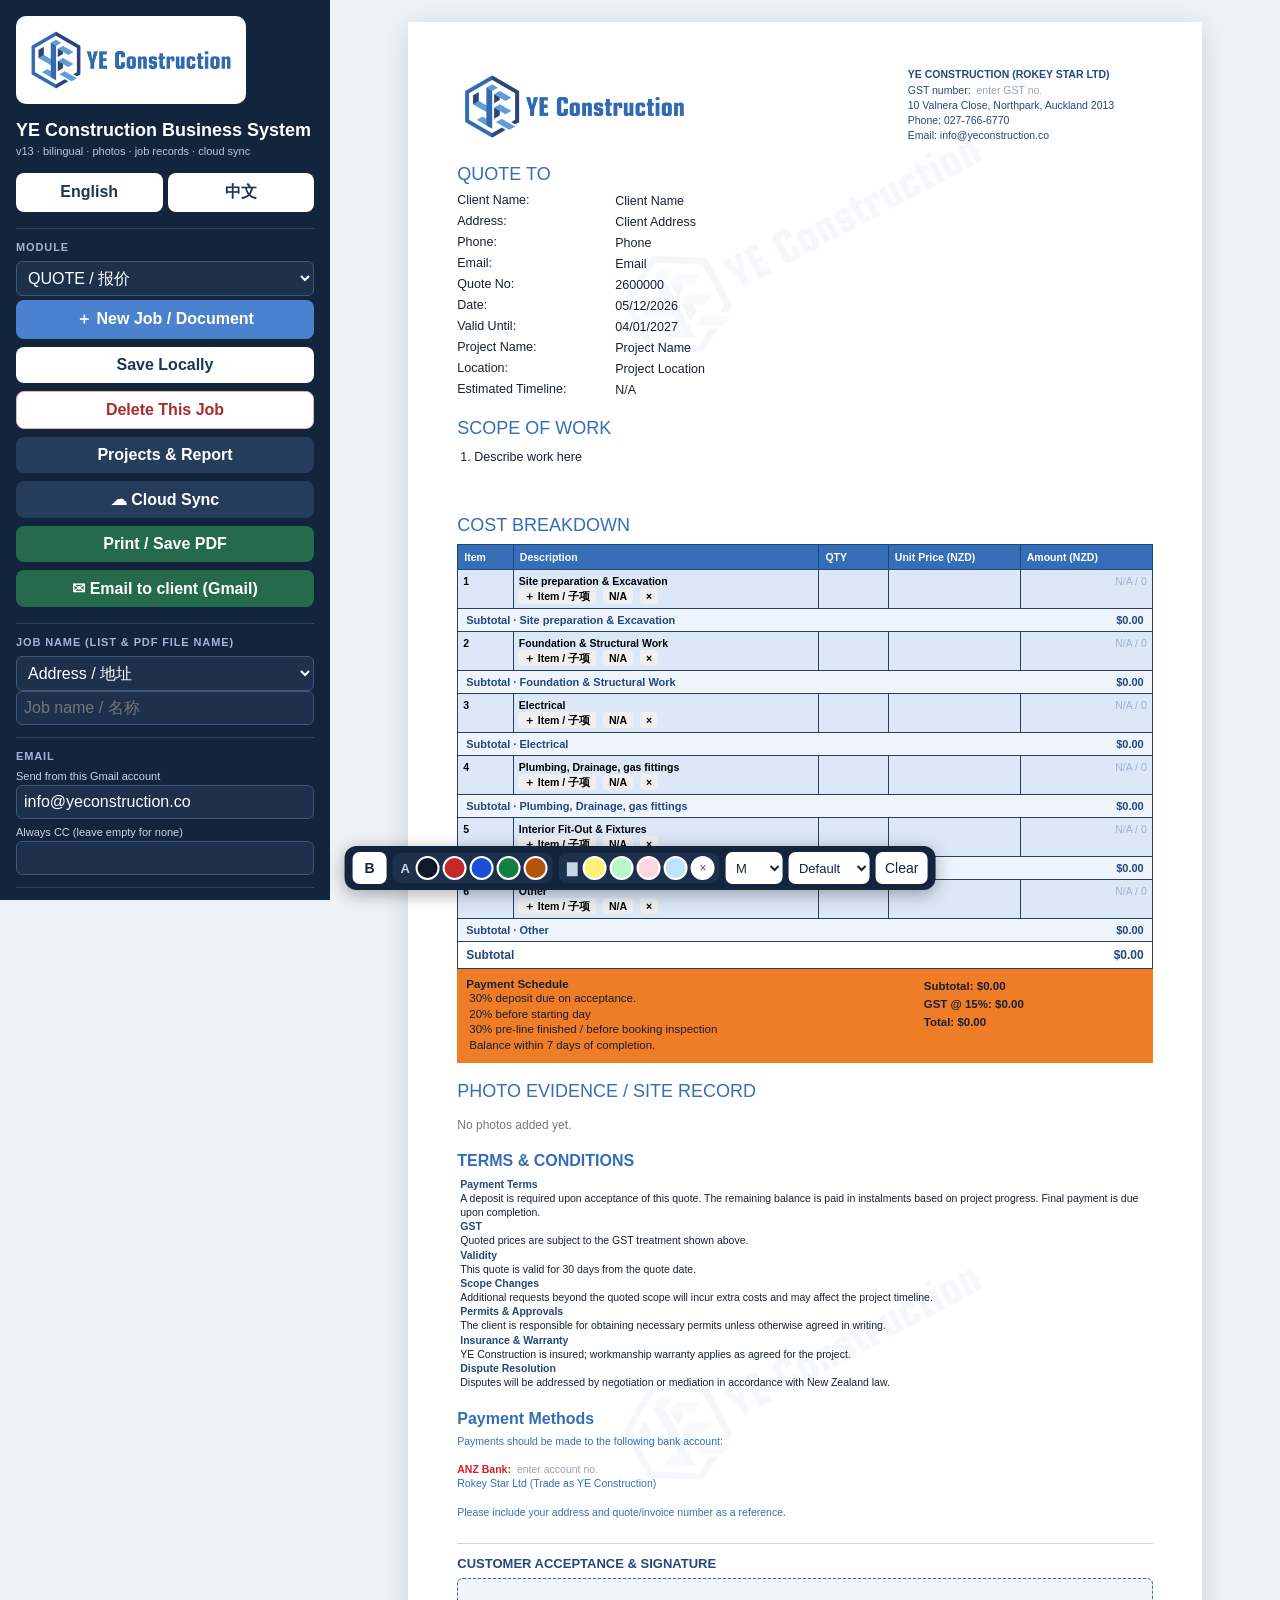
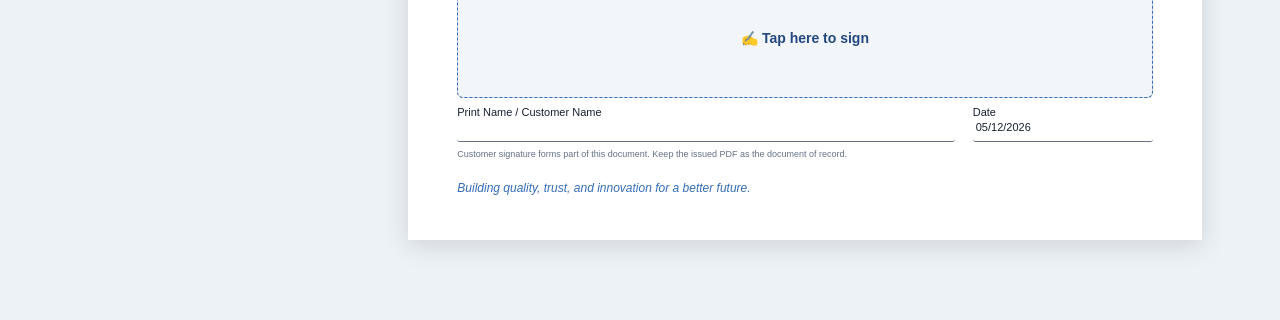
==== commit 80ec582d: "Email drafts open in the chosen Gmail account (default info@), no CC by default; timesheet sign-in o" ====
--- a/index.html
+++ b/index.html
@@ -2,7 +2,7 @@
 <html lang="en">
 <head>
 <meta charset="utf-8"><meta name="viewport" content="width=device-width,initial-scale=1,viewport-fit=cover">
-<meta name="apple-mobile-web-app-capable" content="yes"><meta name="apple-mobile-web-app-title" content="Business System"><meta name="application-name" content="Business System"><meta name="theme-color" content="#ffffff"><link rel="icon" type="image/png" href="icons/icon-192.png"><link rel="apple-touch-icon" href="icons/icon-180.png"><link rel="manifest" href="manifest.webmanifest"><title>YE Construction Business System v12</title>
+<meta name="apple-mobile-web-app-capable" content="yes"><meta name="apple-mobile-web-app-title" content="Business System"><meta name="application-name" content="Business System"><meta name="theme-color" content="#ffffff"><link rel="icon" type="image/png" href="icons/icon-192.png"><link rel="apple-touch-icon" href="icons/icon-180.png"><link rel="manifest" href="manifest.webmanifest"><title>YE Construction Business System v13</title>
 <style>
 :root{--blue:#356db7;--deep:#24477f;--orange:#ef7c27;--ink:#172033;--line:#d8dee9;--bg:#edf2f7}
 *{box-sizing:border-box}body{margin:0;font-family:Arial,"Noto Sans SC",sans-serif;color:var(--ink);background:var(--bg)}
@@ -55,7 +55,7 @@
 <div class="app">
 <aside class="side">
 <img class="side-logo">
-<h1 data-i18n="appTitle">YE Construction Business System</h1><div class="sub">v12 · bilingual · photos · job records · cloud sync</div>
+<h1 data-i18n="appTitle">YE Construction Business System</h1><div class="sub">v13 · bilingual · photos · job records · cloud sync</div>
 <div class="pillrow"><button class="btn light" onclick="setLang('en')">English</button><button class="btn light" onclick="setLang('zh')">中文</button></div>
 <div class="group"><h3 data-i18n="module">Module</h3><select id="docType" onchange="setDocType(this.value)"><option value="quote">QUOTE / 报价</option><option value="invoice">INVOICE / 发票</option><option value="damage">DAMAGE REPORT / 损坏报告</option><option value="insurance">INSURANCE REPORT / 保险报告</option></select></div>
 <button class="btn primary" onclick="newDoc()" data-i18n="newDoc">＋ New Job / Document</button>
@@ -65,7 +65,7 @@
 <button class="btn green" onclick="window.print()" data-i18n="pdf">Print / Save PDF</button>
 <button class="btn green" onclick="emailClient()" data-i18n="mailBtn">✉ Email to client (Gmail)</button>
 <div class="group"><h3 data-i18n="labelTitle">Job Name (list &amp; PDF file name)</h3><select id="labelMode" onchange="labelModeChanged()"><option value="address">Address / 地址</option><option value="client">Client name / 客户名</option><option value="custom">Custom / 自定义</option></select><input id="labelText" placeholder="Job name / 名称" oninput="labelTyped()"></div>
-<div class="group"><h3 data-i18n="mailTitle">Email</h3><label data-i18n="mailCcL" for="mailCc">Always CC (leave empty for none)</label><input id="mailCc" type="email" placeholder="info@yeconstruction.co"></div>
+<div class="group"><h3 data-i18n="mailTitle">Email</h3><label data-i18n="mailFromL" for="mailFromI">Send from this Gmail account</label><input id="mailFromI" type="email" placeholder="info@yeconstruction.co"><label data-i18n="mailCcL" for="mailCc">Always CC (leave empty for none)</label><input id="mailCc" type="email" placeholder=""></div>
 <div class="group"><h3 data-i18n="docText">Whole-document text</h3><label data-i18n="docFontL">Font</label><select id="docFont" onchange="docStyleSet('font',this.value)"></select><label data-i18n="docSizeL">Text size</label><select id="docSize" onchange="docStyleSet('fs',this.value)"></select></div>
 <div class="group quoteInvoice"><h3 data-i18n="costSettings">Cost Settings</h3><label data-i18n="gstTreatment">GST treatment</label><select id="gstMode" onchange="recalc()"><option value="exclusive">Exclude GST / 未税</option><option value="inclusive">Include GST / 含税</option></select><label>GST %</label><input id="gstRate" type="number" value="15" step="0.01" onchange="recalc()"><label data-i18n="validDays">Validity / Due days</label><input id="validDays" type="number" value="30" onchange="syncDate()"></div>
 <div class="group quoteInvoice"><h3 data-i18n="rows">Cost Rows</h3><button class="btn secondary" onclick="addItemSmart()" data-i18n="addRow">＋ Add Cost Row</button><button class="btn secondary" onclick="addCategory();ensureFoots()" data-i18n="addCategory">＋ Add Category</button><button class="btn light quoteOnly" onclick="addVariation()" id="addVariationBtn">＋ Add Variation</button></div>
@@ -148,8 +148,8 @@
 <script>
 const $=id=>document.getElementById(id);let rowId=0,lang='en',photos=[];
 const T={
-en:{appTitle:'YE Construction Business System',module:'Module',newDoc:'＋ New Job / Document',save:'Save Locally',labelTitle:'Job Name (list & PDF file name)',colName:'Name',colDue:'Due',delJob:'Delete This Job',load:'Projects & Report',exportAll:'Export All Backup',importAll:'Import Backup',importDocx:'Import old Word quotes (.docx)',docText:'Whole-document text',docFontL:'Font',docSizeL:'Text size',bkClear:'Stop using this folder',mailBtn:'✉ Email to client (Gmail)',mailTitle:'Email',mailCcL:'Always CC (leave empty for none)',jobsTitle:'Projects & Report',csv:'Export CSV',close:'← Back',colType:'Type',colNo:'No.',colClient:'Client',colProject:'Project',colTotal:'Total',colUpdated:'Updated',pdf:'Print / Save PDF',costSettings:'Cost Settings',gstTreatment:'GST treatment',validDays:'Validity / Due days',rows:'Cost Rows',addRow:'＋ Add Item (to current category)',addCategory:'＋ Add Category',photos:'Site Photos',before:'Before / Damage',during:'During Repair',after:'After Repair',backup:'Backup',note:'Jobs (with photos) are stored in this browser. New Job auto-saves the current one first. Export JSON for a portable backup before clearing browser data.',client:'Client Name:',address:'Address:',phone:'Phone:',project:'Project Name:',location:'Location:',timeline:'Estimated Timeline:',scope:'SCOPE OF WORK',item:'Item',description:'Description',jobAddress:'Job / Property Address',reportDate:'Date / Time',damageLocation:'Location of Damage',damageType:'Type of Damage',damageDesc:'Description of Damage',actions:'Immediate Actions / Temporary Repairs',witness:'Witness / Client Contact',insuranceInfo:'Insurance / Claim Information',recommendations:'Recommendations / Repair Summary',refs:'Quote / Invoice References',photoEvidence:'PHOTO EVIDENCE / SITE RECORD',noPhotos:'No photos added yet.',termsTitle:'TERMS & CONDITIONS',paymentMethods:'Payment Methods',payText:'Payments should be made to the following bank account:',referenceText:'Please include your address and quote/invoice number as a reference.'},
-zh:{appTitle:'YE Construction 工程业务系统',module:'功能',newDoc:'＋ 新建项目 / 文件',save:'本地保存',labelTitle:'项目名称（列表与 PDF 文件名）',colName:'名称',colDue:'到期',delJob:'删除当前项目',load:'项目管理 / 报表',exportAll:'导出全部备份',importAll:'导入备份',importDocx:'导入旧版 Word 报价 (.docx)',docText:'整份文档的字体',docFontL:'字体',docSizeL:'文字大小',bkClear:'不再使用这个文件夹',mailBtn:'✉ 发邮件给客户 (Gmail)',mailTitle:'邮件',mailCcL:'固定抄送（留空则不抄送）',jobsTitle:'项目管理与报表',csv:'导出 CSV',close:'← 返回',colType:'类型',colNo:'编号',colClient:'客户',colProject:'项目',colTotal:'金额',colUpdated:'更新时间',pdf:'打印 / 保存 PDF',costSettings:'金额设置',gstTreatment:'GST 计算方式',validDays:'有效期 / 到期天数',rows:'报价项目',addRow:'＋ 添加子项（加到当前分类）',addCategory:'＋ 添加分类',photos:'现场照片',before:'维修前 / 损坏照片',during:'维修过程',after:'维修完成',backup:'备份',note:'项目（含照片）保存在当前浏览器中；点“新建”会先自动保存当前项目。清理浏览器数据前请导出 JSON 备份。',client:'客户名称：',address:'地址：',phone:'电话：',project:'项目名称：',location:'项目地点：',timeline:'预计工期：',scope:'工作范围',item:'序号',description:'项目说明',jobAddress:'工程 / 房产地址',reportDate:'日期 / 时间',damageLocation:'损坏位置',damageType:'损坏类型',damageDesc:'损坏情况说明',actions:'现场处理 / 临时维修',witness:'见证人 / 客户联系人',insuranceInfo:'保险 / Claim 信息',recommendations:'维修建议 / 修复总结',refs:'报价 / 发票编号',photoEvidence:'照片证据 / 现场记录',noPhotos:'暂未添加照片。',termsTitle:'条款与条件',paymentMethods:'付款方式',payText:'请将款项支付至以下银行账户：',referenceText:'付款备注请填写地址及报价/发票编号。'}
+en:{appTitle:'YE Construction Business System',module:'Module',newDoc:'＋ New Job / Document',save:'Save Locally',labelTitle:'Job Name (list & PDF file name)',colName:'Name',colDue:'Due',delJob:'Delete This Job',load:'Projects & Report',exportAll:'Export All Backup',importAll:'Import Backup',importDocx:'Import old Word quotes (.docx)',docText:'Whole-document text',docFontL:'Font',docSizeL:'Text size',bkClear:'Stop using this folder',mailBtn:'✉ Email to client (Gmail)',mailTitle:'Email',mailCcL:'Always CC (leave empty for none)',mailFromL:'Send from this Gmail account',jobsTitle:'Projects & Report',csv:'Export CSV',close:'← Back',colType:'Type',colNo:'No.',colClient:'Client',colProject:'Project',colTotal:'Total',colUpdated:'Updated',pdf:'Print / Save PDF',costSettings:'Cost Settings',gstTreatment:'GST treatment',validDays:'Validity / Due days',rows:'Cost Rows',addRow:'＋ Add Item (to current category)',addCategory:'＋ Add Category',photos:'Site Photos',before:'Before / Damage',during:'During Repair',after:'After Repair',backup:'Backup',note:'Jobs (with photos) are stored in this browser. New Job auto-saves the current one first. Export JSON for a portable backup before clearing browser data.',client:'Client Name:',address:'Address:',phone:'Phone:',project:'Project Name:',location:'Location:',timeline:'Estimated Timeline:',scope:'SCOPE OF WORK',item:'Item',description:'Description',jobAddress:'Job / Property Address',reportDate:'Date / Time',damageLocation:'Location of Damage',damageType:'Type of Damage',damageDesc:'Description of Damage',actions:'Immediate Actions / Temporary Repairs',witness:'Witness / Client Contact',insuranceInfo:'Insurance / Claim Information',recommendations:'Recommendations / Repair Summary',refs:'Quote / Invoice References',photoEvidence:'PHOTO EVIDENCE / SITE RECORD',noPhotos:'No photos added yet.',termsTitle:'TERMS & CONDITIONS',paymentMethods:'Payment Methods',payText:'Payments should be made to the following bank account:',referenceText:'Please include your address and quote/invoice number as a reference.'},
+zh:{appTitle:'YE Construction 工程业务系统',module:'功能',newDoc:'＋ 新建项目 / 文件',save:'本地保存',labelTitle:'项目名称（列表与 PDF 文件名）',colName:'名称',colDue:'到期',delJob:'删除当前项目',load:'项目管理 / 报表',exportAll:'导出全部备份',importAll:'导入备份',importDocx:'导入旧版 Word 报价 (.docx)',docText:'整份文档的字体',docFontL:'字体',docSizeL:'文字大小',bkClear:'不再使用这个文件夹',mailBtn:'✉ 发邮件给客户 (Gmail)',mailTitle:'邮件',mailCcL:'固定抄送（留空则不抄送）',mailFromL:'用这个 Gmail 账号发送',jobsTitle:'项目管理与报表',csv:'导出 CSV',close:'← 返回',colType:'类型',colNo:'编号',colClient:'客户',colProject:'项目',colTotal:'金额',colUpdated:'更新时间',pdf:'打印 / 保存 PDF',costSettings:'金额设置',gstTreatment:'GST 计算方式',validDays:'有效期 / 到期天数',rows:'报价项目',addRow:'＋ 添加子项（加到当前分类）',addCategory:'＋ 添加分类',photos:'现场照片',before:'维修前 / 损坏照片',during:'维修过程',after:'维修完成',backup:'备份',note:'项目（含照片）保存在当前浏览器中；点“新建”会先自动保存当前项目。清理浏览器数据前请导出 JSON 备份。',client:'客户名称：',address:'地址：',phone:'电话：',project:'项目名称：',location:'项目地点：',timeline:'预计工期：',scope:'工作范围',item:'序号',description:'项目说明',jobAddress:'工程 / 房产地址',reportDate:'日期 / 时间',damageLocation:'损坏位置',damageType:'损坏类型',damageDesc:'损坏情况说明',actions:'现场处理 / 临时维修',witness:'见证人 / 客户联系人',insuranceInfo:'保险 / Claim 信息',recommendations:'维修建议 / 修复总结',refs:'报价 / 发票编号',photoEvidence:'照片证据 / 现场记录',noPhotos:'暂未添加照片。',termsTitle:'条款与条件',paymentMethods:'付款方式',payText:'请将款项支付至以下银行账户：',referenceText:'付款备注请填写地址及报价/发票编号。'}
 };
 function putDefault(id,v,h){let e=$(id);e[h?'innerHTML':'innerText']=v;e.dataset.def=e[h?'innerHTML':'innerText']}
 function untouched(id,h){let e=$(id),c=e[h?'innerHTML':'innerText'];return !c.trim()||c===e.dataset.def}
@@ -565,7 +565,8 @@
   el.textContent=L('Auto backup: every '+BK_DAYS+' days','自动备份：每 '+BK_DAYS+' 天一次')+'\n'+L('Last: ','上次：')+(last?new Date(last).toLocaleDateString('en-NZ'):L('never','还没有'))+'\n'+L('Saved to: ','存到：')+(dir?dir.name:L('Downloads','「下载」文件夹'))}
 function bkInit(){bkShow();setTimeout(()=>{const last=+localStorage.getItem(BK_KEY)||0;if(Date.now()-last>BK_DAYS*864e5)bkRun(false)},4000)}
 /* ---- Email to client: opens a Gmail draft with recipient, CC, subject and message filled in ---- */
-const MAIL_CC_KEY='yeMailCc',MAIL_CC_DEFAULT='info@yeconstruction.co';
+const MAIL_CC_KEY='yeMailCc',MAIL_CC_DEFAULT='',MAIL_FROM_KEY='yeMailFrom',MAIL_FROM_DEFAULT='info@yeconstruction.co';
+function mailFrom(){const v=localStorage.getItem(MAIL_FROM_KEY);return (v===null?MAIL_FROM_DEFAULT:v).trim()}
 function mailCc(){const v=localStorage.getItem(MAIL_CC_KEY);return v===null?MAIL_CC_DEFAULT:v}
 function mailDraft(){
   const z=lang==='zh',type=$('docType').value,rep=type==='damage'||type==='insurance',g=id=>nonPh(plain($(id).innerHTML));
@@ -589,11 +590,11 @@
   if(currentJobId||hasContent())saveDoc();
   const e=encodeURIComponent,mobile=/Android|iPhone|iPad|iPod/i.test(navigator.userAgent)||(navigator.maxTouchPoints>1&&innerWidth<1100);
   const url=mobile?'mailto:'+e(m.to)+'?'+(m.cc?'cc='+e(m.cc)+'&':'')+'subject='+e(m.subject)+'&body='+e(m.body)
-    :'https://mail.google.com/mail/?view=cm&fs=1&to='+e(m.to)+(m.cc?'&cc='+e(m.cc):'')+'&su='+e(m.subject)+'&body='+e(m.body);
+    :'https://mail.google.com/mail/?'+(mailFrom()?'authuser='+e(mailFrom())+'&':'')+'view=cm&fs=1&to='+e(m.to)+(m.cc?'&cc='+e(m.cc):'')+'&su='+e(m.subject)+'&body='+e(m.body);
   if(mobile)location.href=url;else window.open(url,'_blank','noopener');
   const pdf=(docTitle()||'document')+'.pdf',id=currentJobId;
-  bkNote((z?'已打开邮件草稿，收件人 ':'Email draft opened to ')+esc(m.to)+(m.cc?(z?'，抄送 ':', CC ')+esc(m.cc):'')+'.<br>'+(z?'记得把 PDF 拖进去：':'Remember to attach the PDF: ')+'<b>'+esc(pdf)+'</b>'+(z?'（还没有的话先点 Print / Save PDF）':' (use Print / Save PDF first if you have not saved it)')
+  bkNote((z?'已打开邮件草稿'+(mailFrom()&&!mobile?'（发件账号 '+esc(mailFrom())+'）':'')+'，收件人 ':'Email draft opened'+(mailFrom()&&!mobile?' from '+esc(mailFrom()):'')+' to ')+esc(m.to)+(m.cc?(z?'，抄送 ':', CC ')+esc(m.cc):'')+'.<br>'+(z?'记得把 PDF 拖进去：':'Remember to attach the PDF: ')+'<b>'+esc(pdf)+'</b>'+(z?'（还没有的话先点 Print / Save PDF）':' (use Print / Save PDF first if you have not saved it)')
     +(id&&readJobs()[id]&&readJobs()[id].status==='draft'?'<br><a href="#" onclick="setStatus(\''+id+'\',\'sent\');this.outerHTML=\''+(z?'已标记为已发送':'Marked as Sent')+'\';return false">'+(z?'发送后点这里，把这份标记为「已发送」':'After sending, click here to mark this job as Sent')+'</a>':''))}
-function mailInit(){const i=$('mailCc');i.value=mailCc();i.addEventListener('change',()=>localStorage.setItem(MAIL_CC_KEY,i.value.trim()))}
+function mailInit(){const i=$('mailCc');i.value=mailCc();i.addEventListener('change',()=>localStorage.setItem(MAIL_CC_KEY,i.value.trim()));const f=$('mailFromI');f.value=mailFrom();f.addEventListener('change',()=>localStorage.setItem(MAIL_FROM_KEY,f.value.trim()))}
 init();fmtInit();mailInit();const BLANK=getData();clInit();bkInit();
 </script></body></html>
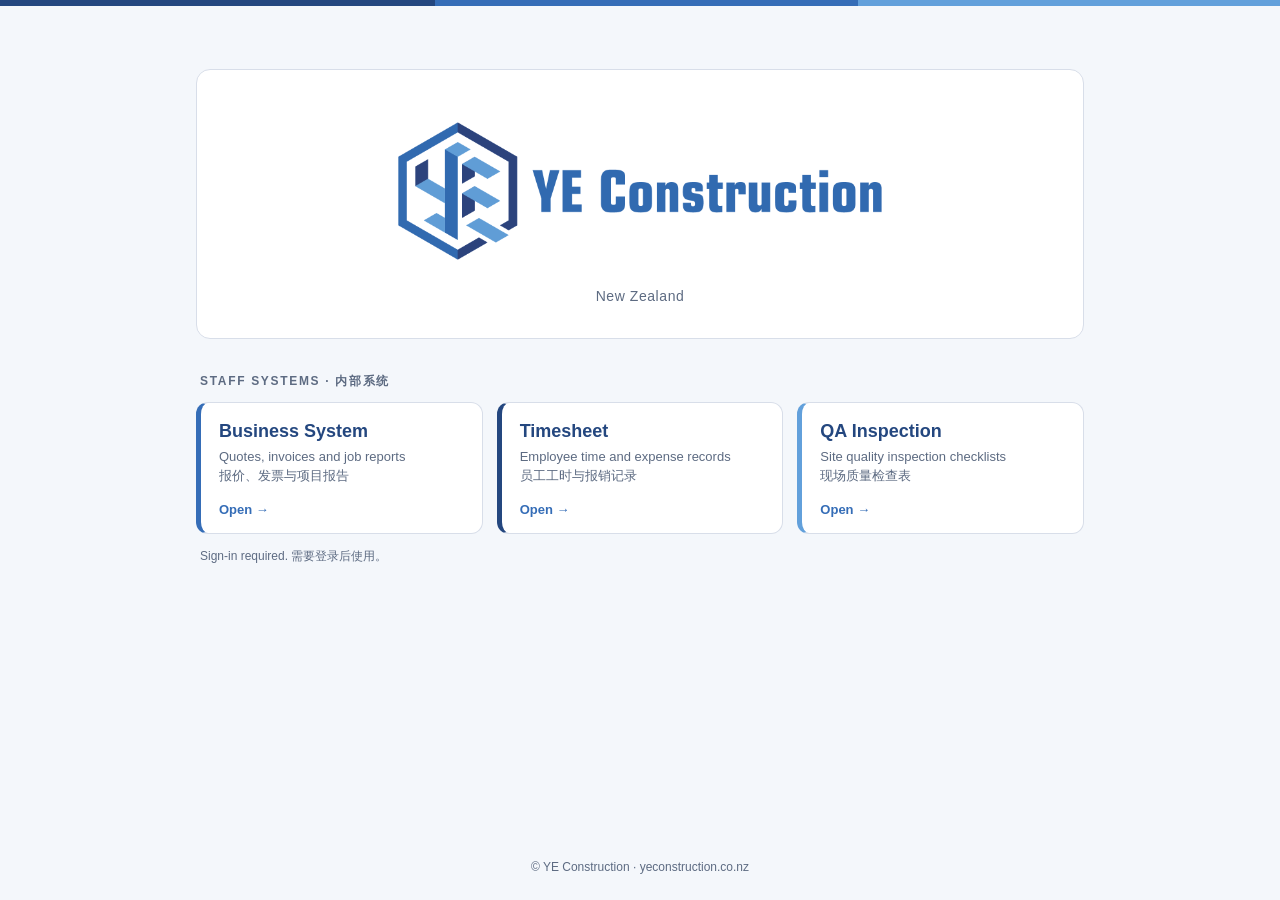
==== commit 19c388a4: "Merge feat/company-domain Co-Authored-By: Claude Opus 5.5 <noreply@anthropic.com> Claude-Session: ht" ====
--- a/index.html
+++ b/index.html
@@ -1,600 +1,67 @@
 <!doctype html>
 <html lang="en">
 <head>
-<meta charset="utf-8"><meta name="viewport" content="width=device-width,initial-scale=1,viewport-fit=cover">
-<meta name="apple-mobile-web-app-capable" content="yes"><meta name="apple-mobile-web-app-title" content="Business System"><meta name="application-name" content="Business System"><meta name="theme-color" content="#ffffff"><link rel="icon" type="image/png" href="icons/icon-192.png"><link rel="apple-touch-icon" href="icons/icon-180.png"><link rel="manifest" href="manifest.webmanifest"><title>YE Construction Business System v13</title>
+<meta charset="utf-8">
+<meta name="viewport" content="width=device-width,initial-scale=1,viewport-fit=cover">
+<meta name="theme-color" content="#ffffff">
+<meta name="description" content="YE Construction — New Zealand.">
+<link rel="icon" type="image/png" href="icons/icon-192.png">
+<link rel="apple-touch-icon" href="icons/icon-180.png">
+<title>YE Construction</title>
 <style>
-:root{--blue:#356db7;--deep:#24477f;--orange:#ef7c27;--ink:#172033;--line:#d8dee9;--bg:#edf2f7}
-*{box-sizing:border-box}body{margin:0;font-family:Arial,"Noto Sans SC",sans-serif;color:var(--ink);background:var(--bg)}
-button,input,textarea,select{font:inherit}.app{display:grid;grid-template-columns:330px minmax(760px,1fr);min-height:100vh}
-.side{padding:16px;background:#13243d;color:#fff;position:sticky;top:0;height:100vh;overflow:auto}.side-logo{width:230px;max-width:100%;background:#fff;border-radius:10px;padding:8px;margin-bottom:8px}
-.side h1{font-size:18px;margin:4px 0}.sub{font-size:11px;color:#b9c7dc;margin-bottom:12px}.group{border-top:1px solid #31445f;padding-top:12px;margin-top:12px}.group h3{font-size:11px;letter-spacing:.08em;text-transform:uppercase;color:#9fb6d7;margin:0 0 8px}
-.btn{width:100%;border:0;border-radius:8px;padding:9px 11px;margin:4px 0;cursor:pointer;font-weight:700}.primary{background:#4b82d0;color:white}.secondary{background:#263c5b;color:#fff}.light{background:#fff;color:#1d3557}.green{background:#256a4a;color:#fff}
-.side label{font-size:11px;color:#c8d4e5;display:block;margin:7px 0 3px}.side input,.side select{width:100%;padding:7px;border:1px solid #405674;border-radius:6px;background:#1d304c;color:white}
-.main{padding:22px;overflow:auto}.paper{width:210mm;min-height:297mm;margin:auto;background:white;padding:12mm 13mm;box-shadow:0 5px 25px #0002}
-.header{display:flex;justify-content:space-between;gap:18px;align-items:flex-start}.brand-logo{width:235px;max-height:80px;object-fit:contain;object-position:left center}.company{font-size:calc(10.5px*var(--fs,1));line-height:1.45;color:var(--deep);min-width:245px}
-.section-title{color:var(--blue);font-size:calc(18px*var(--fs,1));margin:18px 0 8px}.info-grid{display:grid;grid-template-columns:145px 1fr;gap:3px 10px;font-size:calc(12.5px*var(--fs,1))}.editable{outline:none;border-radius:3px;padding:1px 3px;min-height:18px}.editable:hover,.editable:focus{background:#fff8d8;box-shadow:0 0 0 1px #e5c963}.scope{font-size:calc(12.5px*var(--fs,1));line-height:1.45;min-height:50px;white-space:pre-wrap}
-.cost{width:100%;border-collapse:collapse;font-size:calc(10.5px*var(--fs,1));table-layout:fixed}.cost th{background:var(--blue);color:#fff;text-align:left;padding:6px;border:1px solid #1d477e}.cost td{border:1px solid #2d405b;padding:4px;vertical-align:top}.cost th:nth-child(1){width:8%}.cost th:nth-child(2){width:44%}.cost th:nth-child(3){width:10%}.cost th:nth-child(4),.cost th:nth-child(5){width:19%}.cost tr.category td{background:#dce8f8;font-weight:700;color:#294e82}.cost input,.cost textarea,.cost select{width:100%;border:0;background:transparent;padding:1px;resize:vertical}.cost textarea{min-height:32px}.cost input:focus,.cost textarea:focus,.cost select:focus{outline:2px solid #f0ce67;background:#fffbe8}
-.mini{border:0;border-radius:4px;padding:2px 6px;cursor:pointer}.calcbox{background:var(--orange);padding:9px;margin-top:0;font-size:calc(11.5px*var(--fs,1));display:grid;grid-template-columns:1fr 220px;gap:14px}.totals{font-weight:700;line-height:1.55}.payment{white-space:pre-wrap;line-height:1.35}.terms{font-size:calc(10.5px*var(--fs,1));line-height:1.35}.terms h3{font-size:calc(16px*var(--fs,1));color:var(--blue);margin:18px 0 4px}.terms strong{color:var(--deep)}.bank{margin-top:16px;color:var(--blue)}.bank b{color:#d21f26}.footer{margin-top:22px;color:var(--blue);font-style:italic;font-size:calc(12px*var(--fs,1))}
-.watermark{position:absolute;inset:0;pointer-events:none;z-index:0;overflow:hidden}.watermark img{position:absolute;width:52%;opacity:.045;transform:rotate(-28deg);filter:grayscale(20%);left:24%}.watermark img:nth-child(1){top:8%}.watermark img:nth-child(2){top:39%}.watermark img:nth-child(3){top:70%}.variation-box{margin-top:14px;border:2px solid #89a8cf;border-radius:8px;overflow:hidden;break-inside:avoid}.variation-head{background:#e7f0fb;padding:8px 10px;display:flex;justify-content:space-between;align-items:center;color:var(--deep);font-weight:700}.variation-table{width:100%;border-collapse:collapse;font-size:calc(10.5px*var(--fs,1))}.variation-table th,.variation-table td{border:1px solid #b9c9dc;padding:5px;vertical-align:top}.variation-table th{background:#f1f6fc;color:var(--deep)}.variation-table input,.variation-table textarea,.variation-table select{width:100%;border:0;background:transparent}.variation-summary{padding:8px 10px;text-align:right;font-size:calc(11px*var(--fs,1));line-height:1.6;background:#fbfdff}.variation-approval{display:grid;grid-template-columns:1fr 1fr 120px;gap:10px;padding:8px 10px;font-size:calc(10.5px*var(--fs,1));background:#fbfdff}.variation-line{border-bottom:1px solid #667085;min-height:22px}.paper{position:relative}.paper>*:not(.watermark){position:relative;z-index:1}.signature-section{margin-top:24px;break-inside:avoid;border-top:1px solid #cbd5e1;padding-top:12px}.signature-title{font-weight:700;color:var(--deep);font-size:calc(13px*var(--fs,1));margin-bottom:7px}.signature-pad{width:100%;height:120px;border:1px solid #9aa8ba;border-radius:6px;background:rgba(255,255,255,.88);touch-action:none}.signature-meta{display:grid;grid-template-columns:1fr 180px;gap:18px;margin-top:8px;font-size:calc(11px*var(--fs,1))}.signature-line{border-bottom:1px solid #667085;min-height:24px;padding:3px}.signature-actions{margin-top:6px}.protection-note{font-size:calc(9px*var(--fs,1));color:#667085;margin-top:7px}
-.photo-grid{display:grid;grid-template-columns:repeat(2,1fr);gap:10px;margin:8px 0}.photo-card{border:1px solid var(--line);border-radius:8px;padding:7px;background:#fafcff;break-inside:avoid}.photo-card img{width:100%;height:150px;object-fit:cover;border-radius:5px;background:#eee}.photo-card textarea{width:100%;min-height:42px;margin-top:5px;border:1px solid #ccd4df;border-radius:5px;padding:5px}.photo-head{display:flex;justify-content:space-between;align-items:center;font-size:calc(11px*var(--fs,1));font-weight:700;margin-bottom:5px}.tag{padding:2px 7px;border-radius:10px;background:#e4edf9;color:var(--deep)}
-.report-grid{display:grid;grid-template-columns:160px 1fr;gap:5px 10px;font-size:calc(12px*var(--fs,1))}.report-grid textarea,.report-grid input{width:100%;border:1px solid #d7dce4;border-radius:5px;padding:5px;min-height:30px}.report-grid textarea{min-height:55px;resize:vertical}.hidden{display:none!important}.toolbar-note{font-size:10.5px;color:#9fb6d7;line-height:1.4}.pillrow{display:flex;gap:5px}.pillrow button{flex:1}.status{font-size:10px;color:#b9c7dc;margin-top:5px}
-@media(max-width:1100px){.app{display:block}.side{position:relative;height:auto}.main{padding:8px}.paper{width:100%;min-height:0;padding:18px}.header{flex-direction:column}.company{min-width:0}.photo-grid{grid-template-columns:1fr}}
-@media print{body{background:#fff}.watermark{position:fixed;inset:0}.watermark img{opacity:.05}.signature-actions{display:none!important}.side,.screen-only{display:none!important}.app{display:block}.main{padding:0}.paper{box-shadow:none;margin:0;width:auto;min-height:auto;padding:9mm 10mm}.editable:hover,.editable:focus{background:transparent;box-shadow:none}@page{size:A4;margin:0}.photo-card img{height:58mm}.photo-grid{grid-template-columns:1fr 1fr}.cost textarea{height:auto;overflow:visible}}
-.modal{position:fixed;inset:0;background:#f3f6fb;z-index:50;display:block;padding:0;overflow:auto;-webkit-overflow-scrolling:touch}.modal-box{background:transparent;border-radius:0;width:100%;max-width:1400px;margin:0 auto;padding:0 16px 24px}.modal-head{display:flex;justify-content:space-between;align-items:center;font-size:20px;color:var(--deep);margin:0 -16px 12px;padding:12px 16px;padding-top:max(12px,env(safe-area-inset-top));position:sticky;top:0;z-index:5;background:#fff;border-bottom:1px solid var(--line);gap:8px;flex-wrap:wrap}.modal-head .mini{padding:9px 14px;font-size:14px}.modal-tools{display:flex;gap:8px;margin-bottom:8px;flex-wrap:wrap}.modal-tools input{min-width:160px}.modal-tools input{flex:1}.modal-tools input,.modal-tools select{padding:6px;border:1px solid var(--line);border-radius:6px}.job-summary{font-size:12px;color:var(--deep);font-weight:700;margin-bottom:6px}.tablewrap{overflow-x:auto;background:#fff;border:1px solid var(--line);border-radius:10px}.jobs{width:100%;border-collapse:collapse;font-size:14px;min-width:820px}.jobs th{cursor:pointer;user-select:none;white-space:nowrap}.jobs th.nosort{cursor:default}.jobs th .arr{color:var(--orange);margin-left:3px}.jobs td{vertical-align:middle}.jobs .mini{padding:7px 12px;font-size:13px}.stsel{padding:6px 8px;border-radius:999px;border:1px solid var(--line);font-weight:700;font-size:13px}.st-draft{background:#eef1f5;color:#475467}.st-sent{background:#e1efff;color:#1d4f91}.st-signed{background:#e4f6e8;color:#1c6b3a}.st-paid{background:#fdf0c9;color:#7a5200}.chips{display:flex;gap:6px;flex-wrap:wrap;margin-bottom:8px}.chip{border:1px solid var(--line);background:#fff;border-radius:999px;padding:6px 12px;font-size:13px;font-weight:700;cursor:pointer;color:var(--deep)}.chip.on{background:var(--blue);color:#fff;border-color:var(--blue)}.jobs th,.jobs td{border-bottom:1px solid var(--line);padding:10px 8px;text-align:left}.jobs th{background:#eef3fa;color:var(--deep)}.jobs td.num{text-align:right;white-space:nowrap}.jobs tbody tr:hover{background:#f7faff}.jobs .mini{background:#e4edf9;color:var(--deep)}
-.ph:empty::before{content:attr(data-ph);color:#98a2b3;font-weight:400}@media print{.ph:empty::before{content:''}}
-.sig-wrap{position:relative}.sig-wrap .signature-pad{touch-action:auto;display:block}.sig-wrap.signing .signature-pad{touch-action:none;border-color:var(--blue);box-shadow:0 0 0 2px #356db755;cursor:crosshair}.sig-overlay{position:absolute;inset:0;display:flex;align-items:center;justify-content:center;background:rgba(237,242,247,.72);border-radius:6px;cursor:pointer;color:var(--deep);font-weight:700;font-size:14px;border:1px dashed var(--blue)}.sig-wrap.signing .sig-overlay,.sig-wrap.signed .sig-overlay{display:none}.sig-wrap:not(.signing) ~ .signature-actions .sig-on{display:none}.sig-wrap.signing ~ .signature-actions .sig-off{display:none}.sig-wrap:not(.signed):not(.signing) ~ .signature-actions .sig-off{display:none}.sig-done{background:var(--blue);color:#fff}
-.topbar{display:none}@media(max-width:1100px){.topbar{display:flex;gap:8px;align-items:center;position:sticky;top:0;z-index:40;background:#13243d;padding:8px 10px;padding-top:max(8px,env(safe-area-inset-top))}.tb-btn{border:0;border-radius:8px;padding:10px 16px;font-size:15px;font-weight:700;background:#4a82d4;color:#fff;min-height:44px}.tb-light{background:#fff;color:var(--deep)}#topStatus{color:#c8d6ea;font-size:12px;margin-left:auto}.app.menu-closed .side{display:none}}@media print{.topbar{display:none!important}}.bulk{display:flex;gap:8px;align-items:center;flex-wrap:wrap;margin-bottom:8px;font-size:12px}.bulk label{display:flex;gap:6px;align-items:center;font-weight:700;color:var(--deep)}.bulk .mini[disabled]{opacity:.4;cursor:not-allowed}.bulk .mini{padding:9px 14px;font-size:14px}.bulk{font-size:14px;gap:10px}.jobs input[type=checkbox],.bulk input[type=checkbox]{width:20px;height:20px}.jobs tr.sel{background:#eaf2ff}.mini.warn{color:#a92d2d;background:#fbe9e9}
-.kpis{display:grid;grid-template-columns:repeat(auto-fit,minmax(170px,1fr));gap:10px;margin:12px 0}.kpi{background:#fff;border:1px solid var(--line);border-radius:10px;padding:10px 12px}.kpi small{display:block;color:#667085;font-size:12px}.kpi b{font-size:20px;color:var(--deep)}.kpi.bad{border-color:#e3a7a7;background:#fff5f5;cursor:pointer}.kpi.bad b{color:#a92d2d}.kpi.warn2{border-color:#e8d08a;background:#fffaf0}.chip.od{color:#a92d2d;border-color:#e3a7a7}.chip.od.on{background:#a92d2d;border-color:#a92d2d;color:#fff}.monthly{background:#fff;border:1px solid var(--line);border-radius:10px;padding:10px;margin-bottom:10px}.mhead{display:flex;justify-content:space-between;align-items:center;margin-bottom:8px;color:var(--deep)}.mtable{min-width:0}.mtable th.num,.mtable td.num{text-align:right}.late{color:#a92d2d;font-weight:700}.soon{color:#9a6200;font-weight:700}.badge{display:inline-block;background:#d92d20;color:#fff;border-radius:999px;font-size:11px;padding:1px 7px;margin-left:6px;vertical-align:middle}
-@media(max-width:900px){.jobs{min-width:0;font-size:13px}.jobs th,.jobs td{padding:8px 4px}.jobs .mini{padding:7px 9px}.stsel{padding:5px 4px}}
-.cost textarea.desc{overflow:hidden;resize:none;scrollbar-width:thin}.cost tr.category textarea.desc{vertical-align:top;min-height:0;font-weight:700;line-height:normal}
-.cost tr.category .screen-only .mini{margin-right:4px;line-height:12px}
-.cost tfoot td{background:#fff;font-weight:700;padding:6px 8px;color:var(--deep);border:1px solid #2d405b}.cost .stline{display:flex;justify-content:space-between;align-items:center;font-size:calc(12px*var(--fs,1))}
-.cost tr.catfoot td{background:#eef4fc;font-weight:700;padding:5px 8px;color:var(--deep)}.cost tr.catfoot .cfl{overflow:hidden;text-overflow:ellipsis;white-space:nowrap;min-width:0;margin-right:10px}.cost tr.catfoot .stline{font-size:calc(11px*var(--fs,1))}
-.cl label{display:block;font-weight:700;font-size:13px;color:var(--deep);margin-top:10px}.cl input{width:100%;padding:11px;border:1px solid #cbd5e1;border-radius:8px;font-size:16px;margin-top:4px;background:#fff;color:#111}.cl-row{display:flex;gap:10px;justify-content:flex-end;flex-wrap:wrap;margin-top:14px}.cl .mini{background:#e4edf9;color:var(--deep);padding:11px 16px;font-size:14px;border-radius:8px;font-weight:700}.cl .cl-pri{background:var(--blue);color:#fff}.cl-info{background:#fff;border:1px solid #d8e0ec;border-radius:8px;padding:12px;white-space:pre-wrap;font-size:14px;margin-top:10px}
-.cnote{width:100%;border:0;background:transparent;font:inherit;font-weight:700;color:inherit;text-align:right;padding:2px 0}.cnote::placeholder{color:#9db3d3;font-weight:400}.cnote:focus{outline:1px dashed var(--blue)}@media print{.cnote::placeholder{color:transparent}}
-#fmtbar{position:fixed;left:50%;transform:translateX(-50%);bottom:max(10px,env(safe-area-inset-bottom));z-index:45;background:#13243d;border-radius:12px;padding:6px 8px;display:flex;gap:6px;align-items:center;flex-wrap:wrap;justify-content:center;box-shadow:0 4px 18px #0005;max-width:calc(100vw - 16px)}
-#fmtbar .fm-b{border:0;border-radius:7px;background:#fff;color:#13243d;min-width:34px;height:32px;padding:0 9px;font-size:14px;cursor:pointer}
-#fmtbar .fm-g{display:flex;gap:3px;align-items:center;background:#1d304c;border-radius:8px;padding:3px 5px}
-#fmtbar .fm-l{color:#c8d6ea;font-weight:700;font-size:13px;padding:0 3px}
-#fmtbar .fm-sw{width:24px;height:24px;border-radius:50%;border:2px solid #fff;cursor:pointer;padding:0;font-size:12px;line-height:1;color:#555}
-#fmtbar select{height:32px;border-radius:7px;border:0;padding:0 6px;background:#fff;color:#13243d;font-size:13px;max-width:92px}
-.main{padding-bottom:80px}
-.paper,.paper td,.paper span,.paper .editable{-webkit-print-color-adjust:exact;print-color-adjust:exact}
-@media print{.main{padding-bottom:0}}
-.nzd{position:relative;display:inline-block;vertical-align:middle}
-.nzd input[type=date]{color:transparent!important;caret-color:transparent}
-.nzd input[type=date]::-webkit-datetime-edit{opacity:0}
-.nzd input[type=date].empty::before{content:none!important}
-.nzd-t{position:absolute;left:0;top:0;bottom:0;right:44px;display:flex;align-items:center;padding-left:10px;pointer-events:none;white-space:nowrap;overflow:hidden}
-.nzd-t.ph{color:var(--ph,#7b8a9d)}
-#bkNote{position:fixed;top:max(12px,env(safe-area-inset-top));left:50%;transform:translateX(-50%);z-index:60;background:#e8f6ec;color:#14532d;border:1px solid #86c79a;border-radius:10px;padding:10px 12px;font-size:14px;display:flex;gap:10px;align-items:flex-start;max-width:min(640px,calc(100vw - 20px));box-shadow:0 4px 18px #0003}#bkNote.warn{background:#fff6e0;color:#7a4b00;border-color:#e0b860}#bkNote button{border:0;background:transparent;font-size:18px;line-height:1;cursor:pointer;color:inherit}#bkNote a{color:inherit;font-weight:700}
+:root{--blue:#356db7;--deep:#24477f;--sky:#62a0db;--ink:#172033;--mute:#5d6b82;--line:#d8dee9;--bg:#f4f7fb}
+*{box-sizing:border-box}
+html,body{height:100%}
+body{margin:0;font-family:Arial,"Noto Sans SC","PingFang SC","Microsoft YaHei",sans-serif;color:var(--ink);background:var(--bg);display:flex;flex-direction:column;min-height:100vh}
+.top{height:6px;background:linear-gradient(90deg,var(--deep) 0 34%,var(--blue) 34% 67%,var(--sky) 67%)}
+main{flex:1;width:100%;max-width:920px;margin:0 auto;padding:clamp(28px,7vh,72px) 16px 32px}
+.brand{background:#fff;border:1px solid var(--line);border-radius:14px;padding:clamp(18px,4vw,34px);text-align:center}
+.brand img{width:min(520px,100%);height:auto;display:block;margin:0 auto}
+.brand p{margin:10px 0 0;color:var(--mute);font-size:14px;letter-spacing:.04em}
+h2{font-size:12px;letter-spacing:.14em;text-transform:uppercase;color:var(--mute);margin:34px 4px 12px;font-weight:700}
+.grid{display:grid;grid-template-columns:repeat(3,1fr);gap:14px}
+a.card{display:flex;flex-direction:column;gap:6px;background:#fff;border:1px solid var(--line);border-left:5px solid var(--blue);border-radius:12px;padding:18px 18px 16px;text-decoration:none;color:inherit;min-height:132px;transition:border-color .15s,transform .15s,box-shadow .15s}
+a.card:nth-child(2){border-left-color:var(--deep)}
+a.card:nth-child(3){border-left-color:var(--sky)}
+a.card:hover,a.card:focus-visible{transform:translateY(-2px);box-shadow:0 8px 22px rgba(36,71,127,.14);outline:none}
+a.card:focus-visible{box-shadow:0 0 0 3px rgba(53,109,183,.35)}
+.card b{font-size:18px;color:var(--deep)}
+.card span{font-size:13px;color:var(--mute);line-height:1.45}
+.card em{margin-top:auto;font-style:normal;font-size:13px;font-weight:700;color:var(--blue)}
+.note{margin:14px 4px 0;font-size:12px;color:var(--mute)}
+footer{text-align:center;font-size:12px;color:var(--mute);padding:18px 16px 26px}
+@media(max-width:720px){.grid{grid-template-columns:1fr}a.card{min-height:0}}
+@media(prefers-reduced-motion:reduce){a.card{transition:none}a.card:hover{transform:none}}
 </style>
-</head><body>
-<div class="topbar screen-only"><button type="button" class="tb-btn" onclick="toggleMenu()" id="menuBtn">☰ Menu</button><button type="button" class="tb-btn tb-light" onclick="saveDoc()" id="quickSaveBtn">💾 Save</button><button type="button" class="tb-btn tb-light" onclick="openJobs()" id="listBtn">← Projects</button><span id="topStatus"></span></div>
-<div class="app">
-<aside class="side">
-<img class="side-logo">
-<h1 data-i18n="appTitle">YE Construction Business System</h1><div class="sub">v13 · bilingual · photos · job records · cloud sync</div>
-<div class="pillrow"><button class="btn light" onclick="setLang('en')">English</button><button class="btn light" onclick="setLang('zh')">中文</button></div>
-<div class="group"><h3 data-i18n="module">Module</h3><select id="docType" onchange="setDocType(this.value)"><option value="quote">QUOTE / 报价</option><option value="invoice">INVOICE / 发票</option><option value="damage">DAMAGE REPORT / 损坏报告</option><option value="insurance">INSURANCE REPORT / 保险报告</option></select></div>
-<button class="btn primary" onclick="newDoc()" data-i18n="newDoc">＋ New Job / Document</button>
-<button class="btn light" onclick="saveDoc()" data-i18n="save">Save Locally</button> <button class="btn light" style="color:#a92d2d;border:1px solid #e3b4b4" onclick="deleteCurrent()" data-i18n="delJob">Delete This Job</button>
-<button class="btn secondary" onclick="openJobs()"><span data-i18n="load">Projects &amp; Report</span><span id="odBadge"></span></button>
-<button class="btn secondary" onclick="clOpen()" id="cldBtn">☁ Cloud Sync</button>
-<button class="btn green" onclick="window.print()" data-i18n="pdf">Print / Save PDF</button>
-<button class="btn green" onclick="emailClient()" data-i18n="mailBtn">✉ Email to client (Gmail)</button>
-<div class="group"><h3 data-i18n="labelTitle">Job Name (list &amp; PDF file name)</h3><select id="labelMode" onchange="labelModeChanged()"><option value="address">Address / 地址</option><option value="client">Client name / 客户名</option><option value="custom">Custom / 自定义</option></select><input id="labelText" placeholder="Job name / 名称" oninput="labelTyped()"></div>
-<div class="group"><h3 data-i18n="mailTitle">Email</h3><label data-i18n="mailFromL" for="mailFromI">Send from this Gmail account</label><input id="mailFromI" type="email" placeholder="info@yeconstruction.co"><label data-i18n="mailCcL" for="mailCc">Always CC (leave empty for none)</label><input id="mailCc" type="email" placeholder=""></div>
-<div class="group"><h3 data-i18n="docText">Whole-document text</h3><label data-i18n="docFontL">Font</label><select id="docFont" onchange="docStyleSet('font',this.value)"></select><label data-i18n="docSizeL">Text size</label><select id="docSize" onchange="docStyleSet('fs',this.value)"></select></div>
-<div class="group quoteInvoice"><h3 data-i18n="costSettings">Cost Settings</h3><label data-i18n="gstTreatment">GST treatment</label><select id="gstMode" onchange="recalc()"><option value="exclusive">Exclude GST / 未税</option><option value="inclusive">Include GST / 含税</option></select><label>GST %</label><input id="gstRate" type="number" value="15" step="0.01" onchange="recalc()"><label data-i18n="validDays">Validity / Due days</label><input id="validDays" type="number" value="30" onchange="syncDate()"></div>
-<div class="group quoteInvoice"><h3 data-i18n="rows">Cost Rows</h3><button class="btn secondary" onclick="addItemSmart()" data-i18n="addRow">＋ Add Cost Row</button><button class="btn secondary" onclick="addCategory();ensureFoots()" data-i18n="addCategory">＋ Add Category</button><button class="btn light quoteOnly" onclick="addVariation()" id="addVariationBtn">＋ Add Variation</button></div>
-<div class="group"><h3 data-i18n="photos">Site Photos</h3><label class="btn secondary" style="text-align:center;cursor:pointer">📷 <span data-i18n="before">Before / Damage</span><input type="file" accept="image/*" capture="environment" multiple onchange="addPhotos(event,'before')" style="display:none"></label><label class="btn secondary" style="text-align:center;cursor:pointer">📷 <span data-i18n="during">During Repair</span><input type="file" accept="image/*" capture="environment" multiple onchange="addPhotos(event,'during')" style="display:none"></label><label class="btn secondary" style="text-align:center;cursor:pointer">📷 <span data-i18n="after">After Repair</span><input type="file" accept="image/*" capture="environment" multiple onchange="addPhotos(event,'after')" style="display:none"></label></div>
-<div class="group"><h3 data-i18n="backup">Backup</h3><button class="btn primary" onclick="exportAll()" data-i18n="exportAll">Export All Backup</button><label class="btn primary" style="text-align:center;cursor:pointer"><span data-i18n="importAll">Import Backup</span><input type="file" accept=".json" onchange="importAll(event)" style="display:none"></label><button class="btn secondary" onclick="exportJSON()">Export Job JSON</button><label class="btn secondary" style="text-align:center;cursor:pointer">Import Job JSON<input type="file" accept=".json" onchange="importJSON(event)" style="display:none"></label><label class="btn green" style="text-align:center;cursor:pointer"><span data-i18n="importDocx">Import old Word quotes (.docx)</span><input type="file" accept=".docx" multiple onchange="importDocx(event)" style="display:none"></label><div id="bkInfo" class="status" style="white-space:pre-line;margin-top:8px"></div><button class="btn light" id="bkPickBtn" onclick="bkPick()">Choose backup folder</button><button class="btn light hidden" id="bkClearBtn" onclick="bkClear()" data-i18n="bkClear">Stop using this folder</button><div class="status" id="status"></div></div>
-<div class="group toolbar-note" data-i18n="note">Photos are stored with the job in this browser. Export JSON for a portable backup before clearing browser data.</div>
-</aside>
+</head>
+<body>
+<div class="top"></div>
+<main>
+  <div class="brand">
+    <img src="assets/logo.png" alt="YE Construction" width="1612" height="540">
+    <p>New Zealand</p>
+  </div>
 
-<div id="bkNote" class="screen-only hidden"></div>
-<div id="fmtbar" class="screen-only"></div>
-<main class="main"><section class="paper">
-<div class="watermark" aria-hidden="true"><img class="watermarkLogo"><img class="watermarkLogo"><img class="watermarkLogo"></div>
-<div class="header"><img class="brand-logo" src="[data-uri]"><div class="company"><b>YE CONSTRUCTION (ROKEY STAR LTD)</b><br>GST number: <span id="gstNo" class="editable ph" contenteditable data-ph="enter GST no."></span><br>10 Valnera Close, Northpark, Auckland 2013<br>Phone: 027-766-6770<br>Email: info@yeconstruction.co</div></div>
-
-<div id="commercial">
-<div class="section-title" id="toTitle">QUOTE TO</div>
-<div class="info-grid">
-<div data-i18n="client">Client Name:</div><div id="clientName" class="editable" contenteditable>Client Name</div>
-<div data-i18n="address">Address:</div><div id="clientAddress" class="editable" contenteditable>Client Address</div>
-<div data-i18n="phone">Phone:</div><div id="clientPhone" class="editable" contenteditable>Phone</div>
-<div>Email:</div><div id="clientEmail" class="editable" contenteditable>Email</div>
-<div id="numberLabel">Quote No:</div><div id="docNo" class="editable" contenteditable>2600000</div>
-<div id="dateLabel">Date:</div><div id="docDate" class="editable" contenteditable></div>
-<div id="validLabel">Valid Until:</div><div id="validUntil" class="editable" contenteditable></div>
-<div class="quoteOnly" data-i18n="project">Project Name:</div><div id="projectName" class="editable quoteOnly" contenteditable>Project Name</div>
-<div class="quoteOnly" data-i18n="location">Location:</div><div id="projectLocation" class="editable quoteOnly" contenteditable>Project Location</div>
-<div class="quoteOnly" data-i18n="timeline">Estimated Timeline:</div><div id="timeline" class="editable quoteOnly" contenteditable>N/A</div>
-</div>
-<div class="section-title quoteOnly" data-i18n="scope">SCOPE OF WORK</div><div id="scope" class="scope editable quoteOnly" contenteditable>1. Describe work here</div>
-<div class="section-title" id="breakdownTitle">COST BREAKDOWN</div>
-<table class="cost"><thead><tr><th data-i18n="item">Item</th><th data-i18n="description">Description</th><th>QTY</th><th>Unit Price (NZD)</th><th>Amount (NZD)</th></tr></thead><tbody id="costBody"></tbody><tfoot><tr class="subtotal-row"><td colspan="5"><div class="stline"><span id="subtotalLabel">Subtotal</span><b id="tblSubtotal">$0.00</b></div></td></tr></tfoot></table>
-<div class="calcbox"><div><b id="paymentTitle">Payment Schedule</b><div id="paymentSchedule" class="payment editable" contenteditable></div></div><div class="totals"><div>Subtotal: <span id="subtotal">$0.00</span></div><div id="gstLine">GST @ 15%: <span id="gst">$0.00</span></div><div>Total: <span id="total">$0.00</span></div><div id="depositLine" class="invoiceOnly">Deposit Paid: <span id="depositPaid" class="editable" contenteditable>$0.00</span></div></div></div>
-<div id="variationSection" class="variation-box quoteOnly hidden"><div class="variation-head"><span id="variationTitle">VARIATIONS / CHANGE ORDERS</span><span id="variationOriginal">Original Quote: $0.00</span></div><table class="variation-table"><thead><tr><th style="width:10%">No.</th><th style="width:14%" id="vDateHead">Date</th><th id="vDescHead">Description / Reason</th><th style="width:15%" id="vAmountHead">Amount</th><th style="width:14%" id="vStatusHead">Status</th><th class="screen-only" style="width:5%"></th></tr></thead><tbody id="variationBody"></tbody></table><div class="variation-summary"><div><span id="variationNetLabel">Net Variations:</span> <b id="variationNet">$0.00</b></div><div><span id="revisedTotalLabel">Revised Contract Total:</span> <b id="revisedTotal">$0.00</b></div></div><div class="variation-approval"><div><span id="vCustomerLabel">Customer Approval / Name</span><div id="variationCustomer" class="variation-line editable" contenteditable></div></div><div><span id="vApprovalLabel">Approval / Signature Reference</span><div id="variationApproval" class="variation-line editable" contenteditable></div></div><div><span id="vApprovalDateLabel">Date</span><div id="variationApprovalDate" class="variation-line editable" contenteditable></div></div></div></div>
-</div>
-
-<div id="report" class="hidden">
-<div class="section-title" id="reportTitle">DAMAGE REPORT</div>
-<div class="report-grid">
-<label data-i18n="jobAddress">Job / Property Address</label><input id="rAddress">
-<label data-i18n="reportDate">Date / Time</label><input id="rDate">
-<label data-i18n="damageLocation">Location of Damage</label><input id="rDamageLocation">
-<label data-i18n="damageType">Type of Damage</label><input id="rDamageType">
-<label data-i18n="damageDesc">Description of Damage</label><textarea id="rDamageDesc"></textarea>
-<label data-i18n="actions">Immediate Actions / Temporary Repairs</label><textarea id="rActions"></textarea>
-<label data-i18n="witness">Witness / Client Contact</label><textarea id="rWitness"></textarea>
-<label data-i18n="insuranceInfo">Insurance / Claim Information</label><textarea id="rInsurance"></textarea>
-<label data-i18n="recommendations">Recommendations / Repair Summary</label><textarea id="rRecommendations"></textarea>
-<label data-i18n="refs">Quote / Invoice References</label><input id="rRefs">
-</div></div>
-
-<div id="photosBlock">
-<div class="section-title" data-i18n="photoEvidence">PHOTO EVIDENCE / SITE RECORD</div>
-<div id="photoGrid" class="photo-grid"></div>
-<div id="noPhotos" class="screen-only" style="font-size:12px;color:#777" data-i18n="noPhotos">No photos added yet.</div>
-</div>
-
-<div class="terms"><h3 data-i18n="termsTitle">TERMS &amp; CONDITIONS</h3><div id="terms" class="editable" contenteditable></div>
-<div class="bank"><h3 data-i18n="paymentMethods">Payment Methods</h3><span data-i18n="payText">Payments should be made to the following bank account:</span><br><br><b>ANZ Bank: <span id="bankAcct" class="editable ph" contenteditable data-ph="enter account no."></span></b><br>Rokey Star Ltd (Trade as YE Construction)<br><br><span data-i18n="referenceText">Please include your address and quote/invoice number as a reference.</span></div></div>
-<div id="signatureSection" class="signature-section">
-<div class="signature-title" id="signatureTitle">CUSTOMER ACCEPTANCE &amp; SIGNATURE</div>
-<div id="sigWrap" class="sig-wrap"><canvas id="signaturePad" class="signature-pad"></canvas><div id="sigOverlay" class="sig-overlay screen-only" onclick="enterSign()"><span id="sigTapText">✍ Tap here to sign</span></div></div>
-<div class="signature-actions screen-only"><button type="button" class="mini sig-on" onclick="undoSignature()" id="undoSigBtn">↶ Undo</button> <button type="button" class="mini sig-on" onclick="clearSignature()" id="clearSignatureBtn">Clear Signature</button> <button type="button" class="mini sig-on sig-done" onclick="doneSignature()" id="doneSigBtn">✔ Done</button><button type="button" class="mini sig-off" onclick="enterSign()" id="resignBtn">✍ Re-sign</button></div>
-<div class="signature-meta"><div><div id="printNameLabel">Print Name / Customer Name</div><div id="signatureName" class="signature-line editable" contenteditable></div></div><div><div id="signatureDateLabel">Date</div><div id="signatureDate" class="signature-line editable" contenteditable></div></div></div>
-<div class="protection-note" id="protectionNote">Customer signature forms part of this document. Keep the issued PDF as the document of record.</div>
-</div>
-<div class="footer">Building quality, trust, and innovation for a better future.</div>
-</section></main></div>
-<div id="cdg" class="modal screen-only hidden"><div class="modal-box cl" style="max-width:520px;padding-top:18px">
-<div class="modal-head"><b id="clTitle">Cloud Sync</b><span><button class="mini" id="clX">Back</button></span></div>
-<p id="clIntro" style="font-size:13px;color:#475569;line-height:1.5"></p>
-<div id="clIn"><label id="clEl" for="clE">Email</label><input id="clE" type="email" autocomplete="username"><label id="clPl" for="clP">Password</label><input id="clP" type="password" autocomplete="current-password">
-<div class="cl-row"><button class="mini" id="clSu"></button><button class="mini cl-pri" id="clLi"></button></div><p id="clHint" style="font-size:12px;color:#64748b"></p></div>
-<div id="clOn" class="hidden"><div id="clInfo" class="cl-info"></div>
-<div id="clHold" class="hidden"><p id="clHoldT" style="color:#a92d2d;font-size:13px"></p><div class="cl-row"><button class="mini" id="clHr"></button><button class="mini" id="clHd" style="color:#a92d2d"></button></div></div>
-<div class="cl-row"><button class="mini" id="clOut"></button><button class="mini cl-pri" id="clNow"></button></div></div>
-<p id="clMsg" style="color:#a92d2d;font-size:13px;white-space:pre-wrap"></p>
-</div></div>
-<div id="jobsModal" class="modal screen-only hidden"><div class="modal-box"><div class="modal-head"><b data-i18n="jobsTitle">Projects & Report</b><span><button class="mini" onclick="toggleMonthly()" id="monthlyBtn">📊 Monthly</button> <button class="mini" onclick="exportCSV()" data-i18n="csv">Export CSV</button> <button class="mini" onclick="closeJobs()" data-i18n="close">Back</button></span></div><div id="kpis" class="kpis"></div><div id="monthlyBox" class="monthly" style="display:none"><div class="mhead"><b id="monthlyTitle">Monthly collections</b><select id="collectMode" class="stsel" onchange="renderJobs()"><option value="all">All paid</option><option value="invoice">Invoices only</option></select></div><div class="tablewrap"><table class="jobs mtable"><thead><tr><th id="mMonth">Month</th><th id="mCnt">Jobs</th><th class="num" id="mNet">Excl GST</th><th class="num" id="mGst">GST</th><th class="num" id="mTot">Total</th></tr></thead><tbody id="monthlyBody"></tbody></table></div></div><div id="stChips" class="chips"></div><div class="modal-tools"><select id="jobFilter" onchange="renderJobs()"><option value="">All types / 全部类型</option><option value="quote">QUOTE / 报价</option><option value="invoice">INVOICE / 发票</option><option value="damage">DAMAGE / 损坏报告</option><option value="insurance">INSURANCE / 保险报告</option></select><input id="jobSearch" placeholder="Search / 搜索" oninput="renderJobs()"></div><div class="bulk"><label><input type="checkbox" id="selAll" onchange="toggleAllJobs(this.checked)"><span id="selAllTxt">Select all</span></label><span id="selCount"></span><select id="bulkStatus" class="stsel" onchange="this.dataset.v=this.value;renderJobs()"></select><span class="nzd" id="paidWrap" style="display:none"><input type="date" id="paidDate" class="stsel" title="Paid date" onchange="paidShow()" onclick="try{this.showPicker()}catch(e){}" onkeydown="if(event.key!=='Tab')event.preventDefault()"><span class="nzd-t" id="paidTxt"></span></span><button class="mini" id="applySelBtn" onclick="applyStatusSelected()">Apply</button><button class="mini" id="dlSelBtn" onclick="downloadSelected()">Download selected</button><button class="mini warn" id="delSelBtn" onclick="deleteSelected()">Delete selected</button></div><div id="jobSummary" class="job-summary"></div><div class="tablewrap"><table class="jobs"><thead><tr><th class="nosort" style="width:34px"></th><th onclick="sortBy('type')"><span data-i18n="colType">Type</span><span class="arr" data-k="type"></span></th><th onclick="sortBy('status')"><span id="colStatusTxt">Status</span><span class="arr" data-k="status"></span></th><th onclick="sortBy('no')"><span data-i18n="colNo">No.</span><span class="arr" data-k="no"></span></th><th onclick="sortBy('name')"><span data-i18n="colName">Name</span><span class="arr" data-k="name"></span></th><th onclick="sortBy('client')"><span data-i18n="colClient">Client</span><span class="arr" data-k="client"></span></th><th onclick="sortBy('total')"><span data-i18n="colTotal">Total</span><span class="arr" data-k="total"></span></th><th onclick="sortBy('due')"><span data-i18n="colDue">Due</span><span class="arr" data-k="due"></span></th><th onclick="sortBy('updated')"><span data-i18n="colUpdated">Updated</span><span class="arr" data-k="updated"></span></th><th class="nosort"></th></tr></thead><tbody id="jobsBody"></tbody></table></div></div></div>
-
-<script>
-const $=id=>document.getElementById(id);let rowId=0,lang='en',photos=[];
-const T={
-en:{appTitle:'YE Construction Business System',module:'Module',newDoc:'＋ New Job / Document',save:'Save Locally',labelTitle:'Job Name (list & PDF file name)',colName:'Name',colDue:'Due',delJob:'Delete This Job',load:'Projects & Report',exportAll:'Export All Backup',importAll:'Import Backup',importDocx:'Import old Word quotes (.docx)',docText:'Whole-document text',docFontL:'Font',docSizeL:'Text size',bkClear:'Stop using this folder',mailBtn:'✉ Email to client (Gmail)',mailTitle:'Email',mailCcL:'Always CC (leave empty for none)',mailFromL:'Send from this Gmail account',jobsTitle:'Projects & Report',csv:'Export CSV',close:'← Back',colType:'Type',colNo:'No.',colClient:'Client',colProject:'Project',colTotal:'Total',colUpdated:'Updated',pdf:'Print / Save PDF',costSettings:'Cost Settings',gstTreatment:'GST treatment',validDays:'Validity / Due days',rows:'Cost Rows',addRow:'＋ Add Item (to current category)',addCategory:'＋ Add Category',photos:'Site Photos',before:'Before / Damage',during:'During Repair',after:'After Repair',backup:'Backup',note:'Jobs (with photos) are stored in this browser. New Job auto-saves the current one first. Export JSON for a portable backup before clearing browser data.',client:'Client Name:',address:'Address:',phone:'Phone:',project:'Project Name:',location:'Location:',timeline:'Estimated Timeline:',scope:'SCOPE OF WORK',item:'Item',description:'Description',jobAddress:'Job / Property Address',reportDate:'Date / Time',damageLocation:'Location of Damage',damageType:'Type of Damage',damageDesc:'Description of Damage',actions:'Immediate Actions / Temporary Repairs',witness:'Witness / Client Contact',insuranceInfo:'Insurance / Claim Information',recommendations:'Recommendations / Repair Summary',refs:'Quote / Invoice References',photoEvidence:'PHOTO EVIDENCE / SITE RECORD',noPhotos:'No photos added yet.',termsTitle:'TERMS & CONDITIONS',paymentMethods:'Payment Methods',payText:'Payments should be made to the following bank account:',referenceText:'Please include your address and quote/invoice number as a reference.'},
-zh:{appTitle:'YE Construction 工程业务系统',module:'功能',newDoc:'＋ 新建项目 / 文件',save:'本地保存',labelTitle:'项目名称（列表与 PDF 文件名）',colName:'名称',colDue:'到期',delJob:'删除当前项目',load:'项目管理 / 报表',exportAll:'导出全部备份',importAll:'导入备份',importDocx:'导入旧版 Word 报价 (.docx)',docText:'整份文档的字体',docFontL:'字体',docSizeL:'文字大小',bkClear:'不再使用这个文件夹',mailBtn:'✉ 发邮件给客户 (Gmail)',mailTitle:'邮件',mailCcL:'固定抄送（留空则不抄送）',mailFromL:'用这个 Gmail 账号发送',jobsTitle:'项目管理与报表',csv:'导出 CSV',close:'← 返回',colType:'类型',colNo:'编号',colClient:'客户',colProject:'项目',colTotal:'金额',colUpdated:'更新时间',pdf:'打印 / 保存 PDF',costSettings:'金额设置',gstTreatment:'GST 计算方式',validDays:'有效期 / 到期天数',rows:'报价项目',addRow:'＋ 添加子项（加到当前分类）',addCategory:'＋ 添加分类',photos:'现场照片',before:'维修前 / 损坏照片',during:'维修过程',after:'维修完成',backup:'备份',note:'项目（含照片）保存在当前浏览器中；点“新建”会先自动保存当前项目。清理浏览器数据前请导出 JSON 备份。',client:'客户名称：',address:'地址：',phone:'电话：',project:'项目名称：',location:'项目地点：',timeline:'预计工期：',scope:'工作范围',item:'序号',description:'项目说明',jobAddress:'工程 / 房产地址',reportDate:'日期 / 时间',damageLocation:'损坏位置',damageType:'损坏类型',damageDesc:'损坏情况说明',actions:'现场处理 / 临时维修',witness:'见证人 / 客户联系人',insuranceInfo:'保险 / Claim 信息',recommendations:'维修建议 / 修复总结',refs:'报价 / 发票编号',photoEvidence:'照片证据 / 现场记录',noPhotos:'暂未添加照片。',termsTitle:'条款与条件',paymentMethods:'付款方式',payText:'请将款项支付至以下银行账户：',referenceText:'付款备注请填写地址及报价/发票编号。'}
-};
-function putDefault(id,v,h){let e=$(id);e[h?'innerHTML':'innerText']=v;e.dataset.def=e[h?'innerHTML':'innerText']}
-function untouched(id,h){let e=$(id),c=e[h?'innerHTML':'innerText'];return !c.trim()||c===e.dataset.def}
-function esc(s){return String(s??'').replace(/[&<>"']/g,c=>({'&':'&amp;','<':'&lt;','>':'&gt;','"':'&quot;',"'":'&#39;'}[c]))}
-function money(n){return '$'+Number(n||0).toLocaleString('en-NZ',{minimumFractionDigits:2,maximumFractionDigits:2})}
-function fmtDate(d){return d.toLocaleDateString('en-NZ',{day:'2-digit',month:'2-digit',year:'numeric'})}
-function menuLabels(){if(typeof catSums==='function')catSums();if($('subtotalLabel'))$('subtotalLabel').textContent=lang==='zh'?'小计':'Subtotal';let z=lang==='zh',oc=(typeof overdueCount==='function')?overdueCount():0;$('menuBtn').textContent=(z?'☰ 菜单':'☰ Menu')+(oc?' ⚠'+oc:'');$('quickSaveBtn').textContent=z?'💾 保存':'💾 Save';$('listBtn').textContent=z?'← 项目列表':'← Projects';clShow();bkShow()}
-function setLang(x){lang=x;menuLabels();document.documentElement.lang=x==='zh'?'zh-CN':'en';document.querySelectorAll('[data-i18n]').forEach(el=>{let k=el.dataset.i18n;if(T[x][k])el.textContent=T[x][k]});setDocType($('docType').value,false);updateSignatureLabels();updateVariationLabels()}
-function addCategory(data={}){let tr=document.createElement('tr');tr.dataset.type='category';tr.className='category';let no=data.item||String(document.querySelectorAll('#costBody tr.category').length+1);tr.innerHTML=`<td><input class="item" value="${esc(no)}" oninput="renumber()"></td><td><textarea class="desc" rows="1">${esc(data.desc||'Category')}</textarea><span class="screen-only"><button class="mini" onclick="addItemTo(this.closest('tr'))">＋ Item / 子项</button> <button class="mini" onclick="let n=this.closest('tr').querySelector('.cnote');n.value=n.value==='N/A'?'':'N/A';n.dispatchEvent(new Event('input',{bubbles:true}))">N/A</button> <button class="mini" onclick="delCategory(this.closest('tr'))">×</button></span></td><td></td><td></td><td><input class="cnote" value="${esc(data.note||'')}" placeholder="N/A / 0" aria-label="Category note" oninput="catSums()"></td>`;$('costBody').appendChild(tr);rowFmtIn(tr,data);requestAnimationFrame(()=>growDesc(tr.querySelector('.desc')))}
-let lastRowTr=null;document.addEventListener('focusin',e=>{let tr=e.target.closest&&e.target.closest('#costBody tr');if(tr)lastRowTr=tr});
-function catOf(tr){while(tr&&tr.dataset.type!=='category')tr=tr.previousElementSibling;return tr}
-function blockEnd(cat){let t=cat;while(t.nextElementSibling&&t.nextElementSibling.dataset.type!=='category'&&t.nextElementSibling.dataset.type!=='catfoot')t=t.nextElementSibling;return t}
-function addItemTo(cat,data){let end=blockEnd(cat);addCostRow(data||{},end);renumber();let tr=end.nextElementSibling;ensureFoots();tr&&tr.querySelector('.desc')&&tr.querySelector('.desc').focus()}
-function addItemSmart(){let tr=lastRowTr&&lastRowTr.isConnected?lastRowTr:null,cat=tr?catOf(tr):null;if(!cat){let c=document.querySelectorAll('#costBody tr.category');cat=c[c.length-1]}if(cat)addItemTo(cat);else{addCostRow();renumber()}}
-function delCategory(cat){let rows=[],n=0,t=cat.nextElementSibling;while(t&&t.dataset.type!=='category'){rows.push(t);if(t.dataset.type!=='catfoot')n++;t=t.nextElementSibling}if(n&&!confirm(lang==='zh'?`删除该分类及其下 ${n} 个子项？`:`Delete this category and its ${n} item(s)?`))return;rows.forEach(r=>r.remove());cat.remove();renumber();ensureFoots()}
-function ensureFoots(){document.querySelectorAll('#costBody tr.catfoot').forEach(r=>r.remove());document.querySelectorAll('#costBody tr.category').forEach(c=>{let end=c;while(end.nextElementSibling&&end.nextElementSibling.dataset.type!=='category')end=end.nextElementSibling;let f=document.createElement('tr');f.dataset.type='catfoot';f.className='catfoot';f.innerHTML='<td colspan="5"><div class="stline"><span class="cfl"></span><b class="cfv">$0.00</b></div></td>';end.insertAdjacentElement('afterend',f)});recalc()}
-function renumber(){let cat=null,n=0;document.querySelectorAll('#costBody tr').forEach(tr=>{if(tr.dataset.type==='category'){cat=tr;n=0;return}if(tr.dataset.type==='catfoot')return;n++;if(tr.dataset.manual==='1'||!cat)return;let ci=cat.querySelector('.item').value.trim();if(ci)tr.querySelector('.item').value=ci+'.'+n})}
-function rowAmt(tr){let m=tr.querySelector('.manual').value;return m===''?(parseFloat(tr.querySelector('.qty').value)||0)*(parseFloat(tr.querySelector('.unit').value)||0):(parseFloat(m)||0)}
-function catSums(){let z=lang==='zh',cat=null,sum=0,cnt=0;document.querySelectorAll('#costBody tr').forEach(tr=>{let t=tr.dataset.type;if(t==='category'){cat=tr;sum=0;cnt=0}else if(t==='catfoot'){let nm=cat?(cat.querySelector('.desc').value.split('\n')[0]||'').trim():'';tr.querySelector('.cfl').textContent=(z?'本类小计':'Subtotal')+(nm?' · '+nm:'');tr.querySelector('.cfv').textContent=money(sum);let cn=cat&&cat.querySelector('.cnote');tr.classList.toggle('hidden',!!(cn&&cn.value.trim()&&cnt===0))}else if(cat){sum+=rowAmt(tr);cnt++}})}
-function addCostRow(data={},after=null){let tr=document.createElement('tr');tr.dataset.type='cost';if(data.item&&!/^\d+\.\d+$/.test(String(data.item).trim()))tr.dataset.manual='1';tr.innerHTML=`<td><input class="item" value="${esc(data.item||'')}" oninput="this.closest('tr').dataset.manual='1'"></td><td><textarea class="desc">${esc(data.desc||'')}</textarea><span class="screen-only"><button class="mini" onclick="this.closest('tr').remove();renumber();recalc()">×</button></span></td><td><input class="qty" type="number" step="any" value="${esc(data.qty??1)}" oninput="recalc()"></td><td><input class="unit" type="number" step="0.01" value="${esc(data.unit??0)}" oninput="recalc()"></td><td><input class="manual" type="number" step="0.01" placeholder="auto" value="${esc(data.manual??'')}" oninput="recalc()"><div class="computed"></div><select class="rowgst screen-only" onchange="recalc()"><option value="inherit">GST: global</option><option value="exclusive">GST: excl</option><option value="inclusive">GST: incl</option></select></td>`;(after?after.insertAdjacentElement('afterend',tr):$('costBody').appendChild(tr));tr.querySelector('.rowgst').value=data.rowgst||'inherit';rowFmtIn(tr,data);recalc();requestAnimationFrame(()=>growDesc(tr.querySelector('.desc')))}
-function growDesc(el,full){if(!el)return;let cat=!!el.closest('tr.category'),max=full?1e6:150;el.style.height='auto';let h=el.scrollHeight;el.style.height=Math.max(cat?14:32,Math.min(h,max))+'px';el.style.overflowY=h>max?'auto':'hidden'}
-function growAll(full){document.querySelectorAll('#costBody textarea.desc').forEach(e=>growDesc(e,full===true))}
-document.addEventListener('input',e=>{if(e.target.matches&&e.target.matches('textarea.desc')){growDesc(e.target);if(e.target.closest('tr.category'))catSums()}});window.addEventListener('resize',()=>growAll());window.addEventListener('beforeprint',()=>growAll(true));window.addEventListener('afterprint',()=>growAll());
-function recalc(){let excl=0,incl=0,rate=(parseFloat($('gstRate').value)||0)/100,global=$('gstMode').value;document.querySelectorAll('#costBody tr[data-type=cost]').forEach(tr=>{let q=parseFloat(tr.querySelector('.qty').value)||0,u=parseFloat(tr.querySelector('.unit').value)||0,m=tr.querySelector('.manual').value,a=m===''?q*u:(parseFloat(m)||0),mode=tr.querySelector('.rowgst').value;if(mode==='inherit')mode=global;tr.querySelector('.computed').textContent=(m===''?money(a):'Manual '+money(a));if(mode==='inclusive')incl+=a;else excl+=a});let gstEx=excl*rate,gstIn=rate?incl-incl/(1+rate):0;$('subtotal').textContent=money(excl+incl-gstIn);$('gstLine').innerHTML=`GST @ ${+(rate*100).toFixed(2)}%: <span id="gst">${money(gstEx+gstIn)}</span>`;$('total').textContent=money(excl+gstEx+incl);$('tblSubtotal').textContent=$('subtotal').textContent;catSums();updateVariationTotals()}
-function syncDate(){let d=new Date();let days=parseInt($('validDays').value)||($('docType').value==='invoice'?7:30);d.setDate(d.getDate()+days);$('validUntil').innerText=fmtDate(d)}
-function quoteTerms(){return lang==='zh'?'<strong>付款条款</strong><br>接受报价后需支付订金，余款按工程进度分期支付，最终款在工程完成后支付。<br><strong>GST</strong><br>报价按上述 GST 设置计算。<br><strong>报价有效期</strong><br>本报价自报价日起 30 天内有效。<br><strong>工程变更</strong><br>超出本报价工作范围的额外要求将另行收费，并可能影响工期。<br><strong>许可与审批</strong><br>除非另有书面约定，客户负责取得所需许可。<br><strong>保险与保修</strong><br>YE Construction 持有相关保险；施工质量保修按项目约定执行。<br><strong>争议处理</strong><br>争议将依照新西兰法律通过协商或调解处理。':'<strong>Payment Terms</strong><br>A deposit is required upon acceptance of this quote. The remaining balance is paid in instalments based on project progress. Final payment is due upon completion.<br><strong>GST</strong><br>Quoted prices are subject to the GST treatment shown above.<br><strong>Validity</strong><br>This quote is valid for 30 days from the quote date.<br><strong>Scope Changes</strong><br>Additional requests beyond the quoted scope will incur extra costs and may affect the project timeline.<br><strong>Permits & Approvals</strong><br>The client is responsible for obtaining necessary permits unless otherwise agreed in writing.<br><strong>Insurance & Warranty</strong><br>YE Construction is insured; workmanship warranty applies as agreed for the project.<br><strong>Dispute Resolution</strong><br>Disputes will be addressed by negotiation or mediation in accordance with New Zealand law.'}
-function invoiceTerms(){return lang==='zh'?'<strong>订金</strong><br>已支付订金将从最终应付金额中扣除。<br><strong>付款期限</strong><br>最终款应在 7 天内支付。<br><strong>工作范围</strong><br>额外工作需要另行报价。<br><strong>GST</strong><br>GST 按本发票所示方式计算。<br><strong>争议</strong><br>如对发票内容有异议，请及时联系我们。':'<strong>Deposit Policy</strong><br>Any paid deposit is deducted from the final amount due.<br><strong>Payment Terms</strong><br>Final payment is due within 7 days.<br><strong>Scope Lock</strong><br>Additional work outside the agreed scope requires a separate quote.<br><strong>GST Compliance</strong><br>GST is calculated as shown on this invoice.<br><strong>Disputes</strong><br>Please notify us promptly of any invoice discrepancy.'}
-function setDocType(type,reset=true){let report=type==='damage'||type==='insurance',inv=type==='invoice';$('signatureSection').classList.toggle('hidden',inv);updateSignatureLabels();$('commercial').classList.toggle('hidden',report);$('report').classList.toggle('hidden',!report);document.querySelectorAll('.quoteInvoice').forEach(x=>x.classList.toggle('hidden',report));document.querySelectorAll('.quoteOnly').forEach(x=>x.classList.toggle('hidden',inv));document.querySelectorAll('.invoiceOnly').forEach(x=>x.classList.toggle('hidden',!inv));if(report){$('reportTitle').textContent=type==='insurance'?(lang==='zh'?'保险损坏与修复报告':'INSURANCE DAMAGE & REPAIR REPORT'):(lang==='zh'?'损坏 / 工作报告':'DAMAGE / JOB REPORT');let tv=lang==='zh'?'本报告记录现场状况、采取的措施及维修结果。相关照片和文件应与项目记录一并保存。':'This report records site conditions, actions taken and repair outcomes. Related photographs and supporting documents should be retained with the job record.';if(reset||untouched('terms',1))putDefault('terms',tv,1)}else{$('toTitle').textContent=inv?(lang==='zh'?'发票客户':'INVOICE TO'):(lang==='zh'?'报价客户':'QUOTE TO');$('numberLabel').textContent=inv?(lang==='zh'?'发票编号：':'Invoice No:'):(lang==='zh'?'报价编号：':'Quote No:');$('dateLabel').textContent=inv?(lang==='zh'?'开票日期：':'Date Issued:'):(lang==='zh'?'报价日期：':'Date:');$('validLabel').textContent=inv?(lang==='zh'?'到期日：':'Due Date:'):(lang==='zh'?'有效期至：':'Valid Until:');$('breakdownTitle').textContent=inv?(lang==='zh'?'费用明细':'ITEMIZED BREAKDOWN'):(lang==='zh'?'报价明细':'COST BREAKDOWN');$('paymentTitle').textContent=inv?(lang==='zh'?'发票备注':'Invoice Notes'):(lang==='zh'?'付款进度':'Payment Schedule');if(reset||untouched('terms',1))putDefault('terms',inv?invoiceTerms():quoteTerms(),1);if(reset){$('validDays').value=inv?7:30;syncDate()}let pay=inv?(lang==='zh'?'最终款应在到期日前支付。':'Final payment is due by the due date.'):(lang==='zh'?'30% 接受报价后支付\n20% 开工前支付\n30% Pre-line 完成/预约检查前支付\n余款在完工后 7 天内支付':'30% deposit due on acceptance.\n20% before starting day\n30% pre-line finished / before booking inspection\nBalance within 7 days of completion.');if(reset||untouched('paymentSchedule'))putDefault('paymentSchedule',pay)}}
-function addPhotos(e,stage){[...e.target.files].forEach(file=>{let r=new FileReader();r.onload=()=>{photos.push({id:Date.now()+Math.random(),stage,src:r.result,note:''});renderPhotos()};r.readAsDataURL(file)});e.target.value=''}
-function renderPhotos(){let g=$('photoGrid');g.innerHTML='';$('noPhotos').style.display=photos.length?'none':'block';let names=lang==='zh'?{before:'维修前 / 损坏',during:'维修过程',after:'维修完成'}:{before:'Before / Damage',during:'During Repair',after:'After Repair'};photos.forEach(p=>{let d=document.createElement('div');d.className='photo-card';d.innerHTML=`<div class="photo-head"><span class="tag">${names[p.stage]}</span><button class="mini screen-only" onclick="removePhoto('${p.id}')">×</button></div><img src="${p.src}"><textarea placeholder="${lang==='zh'?'照片说明 / 位置':'Photo note / location'}" oninput="photoNote('${p.id}',this.value)">${esc(p.note)}</textarea>`;g.appendChild(d)})}
-function removePhoto(id){photos=photos.filter(p=>String(p.id)!==String(id));renderPhotos()}function photoNote(id,v){let p=photos.find(x=>String(x.id)===String(id));if(p)p.note=v}
-let variations=[];
-function updateVariationLabels(){if(!$('variationTitle'))return;let z=lang==='zh';$('addVariationBtn').textContent=z?'＋ 添加工程变更':'＋ Add Variation';$('variationTitle').textContent=z?'工程变更 / 追加项目':'VARIATIONS / CHANGE ORDERS';$('vDateHead').textContent=z?'日期':'Date';$('vDescHead').textContent=z?'变更内容 / 原因':'Description / Reason';$('vAmountHead').textContent=z?'金额':'Amount';$('vStatusHead').textContent=z?'状态':'Status';$('variationNetLabel').textContent=z?'变更净额：':'Net Variations:';$('revisedTotalLabel').textContent=z?'调整后合同总额：':'Revised Contract Total:';$('vCustomerLabel').textContent=z?'客户批准 / 姓名':'Customer Approval / Name';$('vApprovalLabel').textContent=z?'批准 / 签名记录':'Approval / Signature Reference';$('vApprovalDateLabel').textContent=z?'日期':'Date';renderVariations()}
-function addVariation(v={}){variations.push({id:v.id||Date.now()+Math.random(),no:v.no||String(variations.length+1).padStart(2,'0'),date:v.date||fmtDate(new Date()),desc:v.desc||'',amount:v.amount??0,gst:v.gst||'exclusive',status:v.status||'approved'});renderVariations();recalc()}
-function removeVariation(id){variations=variations.filter(v=>String(v.id)!==String(id));renderVariations();recalc()}
-function setVariation(id,k,val){let v=variations.find(x=>String(x.id)===String(id));if(v){v[k]=val;recalc()}}
-function renderVariations(){if(!$('variationBody'))return;let b=$('variationBody');b.innerHTML='';$('variationSection').classList.toggle('hidden',variations.length===0);variations.forEach(v=>{let tr=document.createElement('tr');let opts=lang==='zh'?'<option value="approved">已批准</option><option value="pending">待批准</option><option value="rejected">未批准</option>':'<option value="approved">Approved</option><option value="pending">Pending</option><option value="rejected">Not Approved</option>';tr.innerHTML=`<td><input value="${esc(v.no)}" oninput="setVariation('${v.id}','no',this.value)"></td><td><input value="${esc(v.date)}" oninput="setVariation('${v.id}','date',this.value)"></td><td><textarea oninput="setVariation('${v.id}','desc',this.value)">${esc(v.desc)}</textarea></td><td><input type="number" step="0.01" value="${esc(v.amount)}" oninput="setVariation('${v.id}','amount',this.value)"><select class="screen-only" onchange="setVariation('${v.id}','gst',this.value)"><option value="exclusive" ${v.gst==='exclusive'?'selected':''}>excl GST</option><option value="inclusive" ${v.gst==='inclusive'?'selected':''}>incl GST</option></select></td><td><select onchange="setVariation('${v.id}','status',this.value)">${opts}</select></td><td class="screen-only"><button class="mini" onclick="removeVariation('${v.id}')">×</button></td>`;tr.querySelector('td:nth-child(5) select').value=v.status;b.appendChild(tr)});updateVariationTotals()}
-function variationTotal(){let rate=(parseFloat($('gstRate').value)||0)/100,total=0;variations.filter(v=>v.status==='approved').forEach(v=>{let a=parseFloat(v.amount)||0;total+=v.gst==='inclusive'?a:a*(1+rate)});return total}
-function updateVariationTotals(){if(!$('variationNet'))return;let base=parseFloat(($('total').textContent||'$0').replace(/[^0-9.-]/g,''))||0,v=variationTotal();$('variationNet').textContent=money(v);$('revisedTotal').textContent=money(base+v);$('variationOriginal').textContent=(lang==='zh'?'原报价：':'Original Quote: ')+money(base)}
-let signatureData='',sigMode=false,sigStack=[''];
-function updateSignatureLabels(){if(!$('signatureTitle'))return;let z=lang==='zh';$('signatureTitle').textContent=z?'客户确认与签名':'CUSTOMER ACCEPTANCE & SIGNATURE';$('clearSignatureBtn').textContent=z?'清除签名':'Clear Signature';$('undoSigBtn').textContent=z?'↶ 撤销':'↶ Undo';$('doneSigBtn').textContent=z?'✔ 完成':'✔ Done';$('resignBtn').textContent=z?'✍ 重新签字':'✍ Re-sign';$('sigTapText').textContent=z?'✍ 点击此处开始签字':'✍ Tap here to sign';$('printNameLabel').textContent=z?'客户姓名':'Print Name / Customer Name';$('signatureDateLabel').textContent=z?'日期':'Date';$('protectionNote').textContent=z?'客户签名属于本文件的一部分，请保留最终签发的 PDF 作为正式记录。':'Customer signature forms part of this document. Keep the issued PDF as the document of record.'}
-function sigUI(){let w=$('sigWrap');if(!w)return;w.classList.toggle('signing',sigMode);w.classList.toggle('signed',!sigMode&&!!signatureData)}
-function drawSig(){let c=$('signaturePad'),ctx=c.getContext('2d'),r=c.getBoundingClientRect();ctx.save();ctx.setTransform(1,0,0,1,0,0);ctx.clearRect(0,0,c.width,c.height);ctx.restore();if(!signatureData)return;let im=new Image();im.onload=()=>ctx.drawImage(im,0,0,r.width,r.height);im.src=signatureData}
-function enterSign(){sigMode=true;sigStack=[signatureData];sigUI()}
-function doneSignature(){sigMode=false;sigUI();document.dispatchEvent(new Event('input'))}
-function undoSignature(){if(sigStack.length<=1)return;sigStack.pop();signatureData=sigStack[sigStack.length-1];drawSig()}
-function setupSignature(){let c=$('signaturePad');if(!c)return;let ctx=c.getContext('2d'),drawing=false,last=null;function size(){let r=c.getBoundingClientRect(),old=signatureData;c.width=Math.max(1,Math.round(r.width*devicePixelRatio));c.height=Math.max(1,Math.round(r.height*devicePixelRatio));ctx.setTransform(devicePixelRatio,0,0,devicePixelRatio,0,0);ctx.lineWidth=2;ctx.lineCap='round';ctx.strokeStyle='#172033';if(old){let im=new Image();im.onload=()=>ctx.drawImage(im,0,0,r.width,r.height);im.src=old}}function pt(e){let r=c.getBoundingClientRect(),q=e.touches?e.touches[0]:e;return{x:q.clientX-r.left,y:q.clientY-r.top}}function start(e){if(!sigMode)return;e.preventDefault();drawing=true;last=pt(e)}function move(e){if(!drawing)return;e.preventDefault();let p=pt(e);ctx.beginPath();ctx.moveTo(last.x,last.y);ctx.lineTo(p.x,p.y);ctx.stroke();last=p;signatureData=c.toDataURL('image/png')}function end(){if(drawing){drawing=false;signatureData=c.toDataURL('image/png');sigStack.push(signatureData);if(sigStack.length>40)sigStack.shift()}}c.addEventListener('pointerdown',start);c.addEventListener('pointermove',move);window.addEventListener('pointerup',end);size();window.addEventListener('resize',()=>{signatureData=c.toDataURL('image/png');size()})}
-function clearSignature(){if(!sigMode)return;signatureData='';sigStack.push('');drawSig()}
-function restoreSignature(){sigMode=false;sigUI();if(!signatureData)return;let c=$('signaturePad'),im=new Image();im.onload=()=>{let r=c.getBoundingClientRect();c.getContext('2d').drawImage(im,0,0,r.width,r.height)};im.src=signatureData}
-function getData(){let fields={};['clientName','clientAddress','clientPhone','clientEmail','docNo','docDate','validUntil','projectName','projectLocation','timeline','scope','paymentSchedule','terms','signatureName','signatureDate','variationCustomer','variationApproval','variationApprovalDate'].forEach(id=>fields[id]=$(id)?.innerHTML||'');let report={};['rAddress','rDate','rDamageLocation','rDamageType','rDamageDesc','rActions','rWitness','rInsurance','rRecommendations','rRefs'].forEach(id=>report[id]=$(id)?.value||'');return{version:5,lang,style:{font:docStyle.font,fs:docStyle.fs},docType:$('docType').value,gstMode:$('gstMode').value,gstRate:$('gstRate').value,validDays:$('validDays').value,fields,report,signature:signatureData,label:{mode:$('labelMode').value,text:$('labelText').value},photos,variations,rows:[...$('costBody').children].filter(tr=>tr.dataset.type!=='catfoot').map(tr=>rowFmtOut(tr,tr.dataset.type==='category'?{type:'category',item:tr.querySelector('.item').value,desc:tr.querySelector('.desc').value,note:tr.querySelector('.cnote').value}:{type:'cost',item:tr.querySelector('.item').value,desc:tr.querySelector('.desc').value,qty:tr.querySelector('.qty').value,unit:tr.querySelector('.unit').value,manual:tr.querySelector('.manual').value,rowgst:tr.querySelector('.rowgst').value}))}}
-function apply(d){if(!d)return;docStyle={font:(d.style&&d.style.font)||'',fs:(d.style&&d.style.fs)||'1'};docStyleApply();setLang(d.lang||'en');$('docType').value=d.docType||'quote';$('gstMode').value=d.gstMode||'exclusive';$('gstRate').value=d.gstRate||15;$('validDays').value=d.validDays||30;setDocType($('docType').value,false);Object.entries(d.fields||{}).forEach(([k,v])=>{if($(k))$(k).innerHTML=v});Object.entries(d.report||{}).forEach(([k,v])=>{if($(k))$(k).value=v});photos=d.photos||[];variations=d.variations||[];$('labelMode').value=(d.label&&d.label.mode)||'address';$('labelText').value=(d.label&&d.label.text)||'';signatureData=d.signature||'';sigMode=false;sigUI();$('costBody').innerHTML='';(d.rows||[]).forEach(r=>r.type==='category'?addCategory(r):addCostRow(r));renumber();ensureFoots();renderPhotos();renderVariations();recalc();requestAnimationFrame(()=>{restoreSignature();growAll()});autoLabel()}
-const JOBS_KEY='yeJobs';let currentJobId=null,autoT;
-function readJobs(){try{return JSON.parse(localStorage.getItem(JOBS_KEY)||'{}')}catch{return{}}}
-function writeJobs(j){localStorage.setItem(JOBS_KEY,JSON.stringify(j));clTouch()}
-function plain(h){let e=document.createElement('div');e.innerHTML=h||'';return e.textContent.trim()}
-function calcParts(d){let rate=(parseFloat(d.gstRate)||0)/100,ex=0,inc=0;(d.rows||[]).forEach(r=>{if(r.type!=='cost')return;let q=parseFloat(r.qty)||0,u=parseFloat(r.unit)||0,a=(r.manual===''||r.manual==null)?q*u:(parseFloat(r.manual)||0),m=(!r.rowgst||r.rowgst==='inherit')?d.gstMode:r.rowgst;m==='inclusive'?inc+=a:ex+=a});let gst=ex*rate+(inc-inc/(1+rate));return{net:ex+inc-(inc-inc/(1+rate)),gst,total:ex+ex*rate+inc}}
-function calcTotal(d){return calcParts(d).total}
-function paidShow(){$('paidTxt').textContent=$('paidDate').value.split('-').reverse().join('/')}
-function parseNZ(t){let m=/(\d{1,2})\/(\d{1,2})\/(\d{4})/.exec(t||'');if(!m)return'';let d=+m[1],mo=+m[2],y=+m[3];if(mo<1||mo>12||d<1||d>31)return'';return y+'-'+String(mo).padStart(2,'0')+'-'+String(d).padStart(2,'0')}
-function todayISO(){let n=new Date();return n.getFullYear()+'-'+String(n.getMonth()+1).padStart(2,'0')+'-'+String(n.getDate()).padStart(2,'0')}
-function dueOf(x){return x.type==='invoice'?(x.due||parseNZ(plain(((x.data||{}).fields||{}).validUntil))):''}
-function daysLate(x){let du=dueOf(x);if(!du)return null;return Math.round((new Date(todayISO())-new Date(du))/864e5)}
-function isIssued(x){let st=x.status||'draft';return st==='sent'||st==='signed'}
-function isOverdue(x){return x.type==='invoice'&&isIssued(x)&&(x.total>0)&&daysLate(x)>0}
-function overdueCount(){return Object.values(readJobs()).filter(isOverdue).length}
-const STATUSES=['draft','sent','signed','paid'];function stName(k){let z=lang==='zh';return({draft:z?'草稿':'Draft',sent:z?'已发送':'Sent',signed:z?'已签':'Signed',paid:z?'已付款':'Paid'})[k]||k}
-function jobRecord(id,d,prev){prev=prev||{};let status=prev.status;let f=d.fields||{},rep=d.docType==='damage'||d.docType==='insurance';return{id,type:d.docType||'quote',no:plain(f.docNo),client:rep?(d.report||{}).rAddress||'':plain(f.clientName),project:plain(f.projectName),total:rep?0:calcTotal(d),updated:Date.now(),status:status||'draft',paidAt:prev.paidAt,name:((d.label||{}).text||'').trim()||labelFromData(d,'address'),due:d.docType==='invoice'?parseNZ(plain((d.fields||{}).validUntil)):'',data:d}}
-function hasContent(){return photos.length>0||$('clientName').innerText.trim()!=='Client Name'||$('projectName').innerText.trim()!=='Project Name'||[...document.querySelectorAll('#costBody .unit')].some(x=>parseFloat(x.value)>0)}
-function saveDoc(){try{setTimeout(()=>{$('topStatus').textContent=$('status').textContent},0);let j=readJobs();if(!currentJobId)currentJobId='j'+Date.now().toString(36);j[currentJobId]=jobRecord(currentJobId,getData(),j[currentJobId]);writeJobs(j);$('status').textContent=(lang==='zh'?'已保存 ':'Saved ')+new Date().toLocaleTimeString('en-NZ',{hour:'2-digit',minute:'2-digit'});return true}catch(e){$('status').textContent=lang==='zh'?'保存失败：照片可能过多，请导出 JSON 备份':'Save failed: photos may be too large; export JSON instead';return false}}
-function migrateLegacy(){try{let d=localStorage.getItem('yeBusinessV3');if(!d)return;let j=readJobs();if(!j.legacy1){j.legacy1=jobRecord('legacy1',JSON.parse(d));writeJobs(j)}localStorage.removeItem('yeBusinessV3')}catch{}}
-let sortKey='updated',sortDir=-1,stFilter='';
-function sortBy(k){if(sortKey===k)sortDir=-sortDir;else{sortKey=k;sortDir=(k==='updated'||k==='total')?-1:1}renderJobs()}
-function allJobs(){return Object.values(readJobs()).map(x=>{let p=calcParts(x.data||{});return Object.assign({},x,{name:x.name||labelFromData(x.data||{},'address')||x.client,due:dueOf(x),parts:p,late:daysLate(x)})})}
-function filteredJobs(){let ty=$('jobFilter').value,q=$('jobSearch').value.trim().toLowerCase(),k=sortKey,d=sortDir;return allJobs().filter(x=>(!ty||x.type===ty)&&(!stFilter||(stFilter==='overdue'?isOverdue(x):(x.status||'draft')===stFilter))&&(!q||[x.no,x.client,x.project,x.name].join(' ').toLowerCase().includes(q))).sort((a,b)=>{let A=k==='status'?STATUSES.indexOf(a.status||'draft'):a[k],B=k==='status'?STATUSES.indexOf(b.status||'draft'):b[k];if(typeof A==='number'&&typeof B==='number')return (A-B)*d;return String(A??'').localeCompare(String(B??''),undefined,{numeric:true,sensitivity:'base'})*d})}
-function setStatus(id,st){let j=readJobs();if(!j[id])return;j[id].status=st;if(st==='paid'){if(!j[id].paidAt)j[id].paidAt=Date.now()}else delete j[id].paidAt;try{writeJobs(j)}catch{}renderJobs()}
-function setStFilter(k){stFilter=stFilter===k?'':k;renderJobs()}
-function applyStatusSelected(){if(!selJobs.size)return;let st=$('bulkStatus').value,j=readJobs();let pd=st==='paid'?($('paidDate').value?new Date($('paidDate').value+'T12:00:00').getTime():Date.now()):0;selJobs.forEach(id=>{if(!j[id])return;j[id].status=st;if(st==='paid')j[id].paidAt=pd;else delete j[id].paidAt});try{writeJobs(j)}catch{}$('status').textContent=(lang==='zh'?'已标记 ':'Marked ')+selJobs.size+(lang==='zh'?' 个为 ':' as ')+stName(st);renderJobs()}
-function typeNames(){let z=lang==='zh';return{quote:z?'报价':'Quote',invoice:z?'发票':'Invoice',damage:z?'损坏报告':'Damage',insurance:z?'保险报告':'Insurance'}}
-let selJobs=new Set();
-let showMonthly=false;
-function toggleMonthly(){showMonthly=!showMonthly;renderJobs()}
-function updateOverdueBadge(){let c=overdueCount(),z=lang==='zh';let b=$('odBadge');if(b)b.textContent=c?'⚠ '+c:'';b&&(b.className=c?'badge':'');menuLabels()}
-function renderJobs(){let z=lang==='zh',n=typeNames(),all=allJobs(),j=filteredJobs(),cnt={},sum={},sc={},ids=new Set(all.map(x=>x.id));selJobs=new Set([...selJobs].filter(i=>ids.has(i)));let od=all.filter(isOverdue);all.forEach(x=>{let s=x.status||'draft';sc[s]=(sc[s]||0)+1});j.forEach(x=>{cnt[x.type]=(cnt[x.type]||0)+1;sum[x.type]=(sum[x.type]||0)+x.total});
-let mode=$('collectMode').value,paid=all.filter(x=>x.status==='paid'&&x.total>0&&(mode==='all'||x.type==='invoice')),now=new Date(),ym=(d)=>d.getFullYear()+'-'+String(d.getMonth()+1).padStart(2,'0'),thisM=ym(now),lastM=ym(new Date(now.getFullYear(),now.getMonth()-1,1)),byM={};paid.forEach(x=>{let k=ym(new Date(x.paidAt||x.updated));let r=byM[k]||(byM[k]={n:0,net:0,gst:0,total:0});r.n++;r.net+=x.parts.net;r.gst+=x.parts.gst;r.total+=x.parts.total});
-let await_=all.filter(x=>x.type==='invoice'&&isIssued(x)&&x.total>0),sm=a=>a.reduce((t,x)=>t+x.total,0);
-$('kpis').innerHTML=`<div class="kpi ${od.length?'bad':''}" ${od.length?`onclick="setStFilter('overdue')"`:''}><small>${z?'⚠ 逾期发票':'⚠ Overdue invoices'}</small><b>${od.length} · ${money(sm(od))}</b></div><div class="kpi warn2"><small>${z?'待收款发票':'Awaiting payment'}</small><b>${await_.length} · ${money(sm(await_))}</b></div><div class="kpi"><small>${z?'本月已收':'Collected this month'}</small><b>${money((byM[thisM]||{}).total||0)}</b></div><div class="kpi"><small>${z?'上月已收':'Collected last month'}</small><b>${money((byM[lastM]||{}).total||0)}</b></div>`;
-$('monthlyBox').style.display=showMonthly?'':'none';$('monthlyBtn').textContent=z?'📊 月度收款':'📊 Monthly';$('monthlyTitle').textContent=z?'月度收款（按标记“已付款”的日期）':'Monthly collections (by paid date)';$('collectMode').options[0].text=z?'全部已付款':'All paid';$('collectMode').options[1].text=z?'仅发票':'Invoices only';[['mMonth','月份','Month'],['mCnt','数量','Jobs'],['mNet','不含 GST','Excl GST'],['mGst','GST','GST'],['mTot','合计（含 GST）','Total incl GST']].forEach(r=>$(r[0]).textContent=z?r[1]:r[2]);
-let ks=Object.keys(byM).sort().reverse(),tot={n:0,net:0,gst:0,total:0};ks.forEach(k=>['n','net','gst','total'].forEach(f=>tot[f]+=byM[k][f]));$('monthlyBody').innerHTML=ks.map(k=>{let [y,m]=k.split('-'),r=byM[k];return `<tr><td>${new Date(+y,+m-1,1).toLocaleDateString(z?'zh-CN':'en-NZ',{month:'long',year:'numeric'})}</td><td>${r.n}</td><td class="num">${money(r.net)}</td><td class="num">${money(r.gst)}</td><td class="num"><b>${money(r.total)}</b></td></tr>`}).join('')+(ks.length?`<tr><td><b>${z?'合计':'Total'}</b></td><td><b>${tot.n}</b></td><td class="num"><b>${money(tot.net)}</b></td><td class="num"><b>${money(tot.gst)}</b></td><td class="num"><b>${money(tot.total)}</b></td></tr>`:`<tr><td colspan="5" style="color:#777">${z?'还没有标记为“已付款”的项目':'No jobs marked as Paid yet'}</td></tr>`);
-$('stChips').innerHTML=`<button class="chip ${stFilter?'':'on'}" onclick="stFilter='';renderJobs()">${z?'全部':'All'} ${all.length}</button>`+STATUSES.map(k=>`<button class="chip ${stFilter===k?'on':''}" onclick="setStFilter('${k}')">${stName(k)} ${sc[k]||0}</button>`).join('')+`<button class="chip od ${stFilter==='overdue'?'on':''}" onclick="setStFilter('overdue')">${z?'⚠ 逾期':'⚠ Overdue'} ${od.length}</button>`;
-$('bulkStatus').innerHTML=STATUSES.map(k=>`<option value="${k}" ${k===$('bulkStatus').dataset.v?'selected':''}>${(z?'标记为：':'Mark as: ')+stName(k)}</option>`).join('');$('paidWrap').style.display=$('bulkStatus').value==='paid'?'inline-block':'none';if(!$('paidDate').value)$('paidDate').value=todayISO();paidShow();$('applySelBtn').textContent=z?'应用':'Apply';$('colStatusTxt').textContent=z?'状态':'Status';document.querySelectorAll('.jobs .arr').forEach(e=>e.textContent=e.dataset.k===sortKey?(sortDir>0?' ▲':' ▼'):'');$('jobSummary').textContent=(z?'共 ':'Total ')+j.length+(z?' 条':' jobs')+['quote','invoice'].filter(t=>cnt[t]).map(t=>'  |  '+n[t]+': '+cnt[t]+' · '+money(sum[t])).join('');
-$('jobsBody').innerHTML=j.map(x=>{let st=x.status||'draft',dueTxt='';if(x.type==='invoice'&&x.due){let l=x.late,d8=x.due.split('-').reverse().join('/');dueTxt=(st==='paid'||st==='draft')?d8:(l>0?`<span class="late">${d8}<br>${z?'逾期 '+l+' 天':'Overdue '+l+'d'}</span>`:(l>=-3?`<span class="soon">${d8}<br>${l===0?(z?'今天到期':'Due today'):(z?(-l)+' 天后到期':'Due in '+(-l)+'d')}</span>`:d8))}return `<tr class="${selJobs.has(x.id)?'sel':''}"><td><input type="checkbox" ${selJobs.has(x.id)?'checked':''} onchange="toggleJob('${x.id}',this.checked)"></td><td>${n[x.type]||esc(x.type)}</td><td><select class="stsel st-${st}" onchange="setStatus('${x.id}',this.value)">${STATUSES.map(k=>`<option value="${k}" ${k===st?'selected':''}>${stName(k)}</option>`).join('')}</select></td><td>${esc(x.no)}</td><td>${esc(x.name)}</td><td>${esc(x.client)}</td><td class="num">${x.type==='quote'||x.type==='invoice'?money(x.total):''}</td><td style="white-space:nowrap">${dueTxt}</td><td style="white-space:nowrap">${new Date(x.updated).toLocaleDateString('en-NZ')}</td><td style="white-space:nowrap"><button class="mini" onclick="openJob('${x.id}')">${z?'打开':'Open'}</button> <button class="mini" onclick="deleteJob('${x.id}')">×</button></td></tr>`}).join('')||`<tr><td colspan="10" style="color:#777">${z?'没有符合条件的项目':'No matching jobs'}</td></tr>`;updateBulk(j);updateOverdueBadge()}
-function updateBulk(j){j=j||filteredJobs();let z=lang==='zh',c=selJobs.size,vis=j.filter(x=>selJobs.has(x.id)).length;$('selAll').checked=j.length>0&&vis===j.length;$('selAll').indeterminate=vis>0&&vis<j.length;$('selAllTxt').textContent=z?'全选':'Select all';$('selCount').textContent=c?(z?'已选 ':'')+c+(z?' 条':' selected'):'';$('dlSelBtn').textContent=z?'下载所选':'Download selected';$('delSelBtn').textContent=z?'删除所选':'Delete selected';$('dlSelBtn').disabled=$('delSelBtn').disabled=$('applySelBtn').disabled=!c}
-function toggleJob(id,on){on?selJobs.add(id):selJobs.delete(id);renderJobs()}
-function toggleAllJobs(on){filteredJobs().forEach(x=>on?selJobs.add(x.id):selJobs.delete(x.id));renderJobs()}
-function downloadSelected(){if(!selJobs.size)return;let all=readJobs(),jobs={};selJobs.forEach(id=>{if(all[id])jobs[id]=all[id]});let a=document.createElement('a');a.href=URL.createObjectURL(new Blob([JSON.stringify({app:'YE',kind:'backup',version:1,exported:new Date().toISOString(),jobs})],{type:'application/json'}));a.download='YE-selected-'+new Date().toISOString().slice(0,10)+'.json';a.click();URL.revokeObjectURL(a.href);$('status').textContent=(lang==='zh'?'已下载 ':'Downloaded ')+Object.keys(jobs).length+(lang==='zh'?' 个项目':' jobs')}
-function deleteSelected(){if(!selJobs.size)return;let z=lang==='zh',c=selJobs.size;if(!confirm(z?`永久删除所选的 ${c} 个项目？此操作无法撤销。\n（建议先点“下载所选”备份）`:`Permanently delete ${c} selected job(s)? This cannot be undone.\n(Tip: use "Download selected" to back them up first.)`))return;let j=readJobs();selJobs.forEach(id=>{delete j[id];if(id===currentJobId){currentJobId=null;clearTimeout(autoT)}});try{writeJobs(j)}catch{}selJobs.clear();$('status').textContent=(z?'已删除 ':'Deleted ')+c+(z?' 个项目':' jobs');renderJobs()}
-function listOpen(){return !$('jobsModal').classList.contains('hidden')}
-function openJobs(){if(currentJobId||hasContent())saveDoc();renderJobs();if(!listOpen()){try{history.pushState({pm:1},'')}catch{}}$('jobsModal').classList.remove('hidden');document.body.style.overflow='hidden';$('jobsModal').scrollTop=0}
-function hideJobs(){$('jobsModal').classList.add('hidden');document.body.style.overflow=''}
-function closeJobs(){let was=listOpen();hideJobs();if(was&&history.state&&history.state.pm){try{history.back()}catch{}}}
-window.addEventListener('popstate',()=>{if(listOpen())hideJobs()});
-document.addEventListener('keydown',e=>{if(e.key==='Escape'&&listOpen())closeJobs()});
-function goBack(){if(listOpen())closeJobs();else openJobs()}
-(function(){let sx=0,sy=0,st=0,on=false;document.addEventListener('touchstart',e=>{let t=e.touches[0];on=e.touches.length===1&&t.clientX<=32&&!sigMode;sx=t.clientX;sy=t.clientY;st=Date.now()},{passive:true});document.addEventListener('touchend',e=>{if(!on)return;on=false;let t=e.changedTouches[0],dx=t.clientX-sx,dy=Math.abs(t.clientY-sy);if(dx>70&&dy<dx*.6&&Date.now()-st<900)goBack()},{passive:true});document.addEventListener('touchcancel',()=>{on=false},{passive:true})})();
-function openJob(id){let r=readJobs()[id];if(!r)return;if(id!==currentJobId&&(currentJobId||hasContent()))saveDoc();apply(r.data);currentJobId=id;closeJobs();if(innerWidth<=1100)document.querySelector('.app').classList.add('menu-closed');$('status').textContent=lang==='zh'?'已打开':'Opened'}
-function deleteCurrent(){let z=lang==='zh',saved=!!(currentJobId&&readJobs()[currentJobId]);if(!saved&&!hasContent()){$('status').textContent=z?'当前是空白文档':'Nothing to delete';return}if(!confirm(saved?(z?'删除当前项目？本地保存的记录会被永久删除，页面恢复为空白文档。\n（建议先导出备份）':'Delete this job? The saved record will be permanently removed and the page reset to blank.\n(Export a backup first if unsure.)'):(z?'当前项目还没保存。放弃内容并恢复为空白文档？':'This job is not saved. Discard it and reset to a blank document?')))return;clearTimeout(autoT);if(saved){let j=readJobs();delete j[currentJobId];try{writeJobs(j)}catch{}}currentJobId=null;location.reload()}
-function deleteJob(id){if(!confirm(lang==='zh'?'删除这条记录？':'Delete this saved job?'))return;let j=readJobs();delete j[id];try{writeJobs(j)}catch{}if(id===currentJobId){currentJobId=null;clearTimeout(autoT)}renderJobs()}
-function exportCSV(){let n=typeNames(),q=v=>'"'+String(v??'').replace(/"/g,'""')+'"',rows=[['Type','Status','No.','Name','Client','Project','Total (NZD, incl GST)','GST','Due','Paid date','Updated'].map(q).join(',')].concat(filteredJobs().filter(x=>!selJobs.size||selJobs.has(x.id)).map(x=>[n[x.type]||x.type,stName(x.status||'draft'),x.no,x.name,x.client,x.project,x.total.toFixed(2),x.parts.gst.toFixed(2),x.due||'',x.paidAt?new Date(x.paidAt).toLocaleDateString('en-NZ'):'',new Date(x.updated).toLocaleString('en-NZ')].map(q).join(',')));let a=document.createElement('a');a.href=URL.createObjectURL(new Blob(['\ufeff'+rows.join('\r\n')],{type:'text/csv'}));a.download='YE-jobs-report.csv';a.click();URL.revokeObjectURL(a.href)}
-function exportAll(){if(currentJobId||hasContent())saveDoc();let j=readJobs(),a=document.createElement('a');a.href=URL.createObjectURL(new Blob([JSON.stringify({app:'YE',kind:'backup',version:1,exported:new Date().toISOString(),profile:{gst:$('gstNo').innerText.trim(),bank:$('bankAcct').innerText.trim()},jobs:j})],{type:'application/json'}));a.download='YE-backup-'+new Date().toISOString().slice(0,10)+'.json';a.click();URL.revokeObjectURL(a.href);$('status').textContent=(lang==='zh'?'已导出 ':'Exported ')+Object.keys(j).length+(lang==='zh'?' 个项目':' jobs');localStorage.setItem(BK_KEY,String(Date.now()));bkShow()}
-function importAll(e){let f=e.target.files[0];e.target.value='';if(!f)return;let z=lang==='zh',r=new FileReader();r.onload=()=>{try{let b=JSON.parse(r.result);if(b.kind!=='backup'||!b.jobs||typeof b.jobs!=='object'){$('status').textContent=z?'这不是备份文件（单个项目请用 Import Job JSON）':'Not a backup file (use Import Job JSON for a single job)';return}let cur=readJobs(),add=0,upd=0,skip=0;Object.entries(b.jobs).forEach(([id,job])=>{if(!job||!job.data)return;if(!cur[id]){cur[id]=job;add++}else if((job.updated||0)>(cur[id].updated||0)){cur[id]=job;upd++}else skip++});if(!confirm(z?`导入备份：新增 ${add} 个，更新 ${upd} 个，跳过 ${skip} 个（保留较新的版本）。继续？`:`Import backup: ${add} new, ${upd} updated, ${skip} skipped (newer version kept). Continue?`))return;writeJobs(cur);let p=b.profile||{};if(!$('gstNo').innerText.trim()&&p.gst)$('gstNo').innerText=p.gst;if(!$('bankAcct').innerText.trim()&&p.bank)$('bankAcct').innerText=p.bank;saveProfile();$('status').textContent=z?`已导入：新增 ${add}，更新 ${upd}`:`Imported: ${add} new, ${upd} updated`;openJobs()}catch(err){$('status').textContent=z?'导入失败：文件无效或存储空间不足':'Import failed: invalid file or storage full'}};r.readAsText(f)}
-function exportJSON(){let blob=new Blob([JSON.stringify(getData())],{type:'application/json'}),a=document.createElement('a');a.href=URL.createObjectURL(blob);a.download=($('docNo').innerText.trim()||'YE-job')+'.json';a.click();URL.revokeObjectURL(a.href)}
-function importJSON(e){let f=e.target.files[0];if(!f)return;let r=new FileReader();r.onload=()=>{try{apply(JSON.parse(r.result));currentJobId=null;$('status').textContent='Imported'}catch{$('status').textContent='Invalid file'}};r.readAsText(f);e.target.value=''}
-function newDoc(){let z=lang==='zh';if((currentJobId||hasContent())&&!saveDoc()&&!confirm(z?'当前项目保存失败（照片可能过多），继续新建会丢失它，是否继续？':'Could not save the current job (photos too large?). Continue and lose it?'))return;if(confirm(z?'当前项目已保存。新建空白文档？':'Current job is saved. Start a new blank document?'))location.reload()}
-function loadProfile(){try{let p=JSON.parse(localStorage.getItem('yeProfile')||'{}');$('gstNo').innerText=p.gst||'';$('bankAcct').innerText=p.bank||''}catch{}}
-function saveProfile(){try{localStorage.setItem('yeProfile',JSON.stringify({gst:$('gstNo').innerText.trim(),bank:$('bankAcct').innerText.trim()}));clTouch()}catch{}}
-const PH=['Project Location','Client Address','Client Name','Project Name',''];
-function nonPh(v){v=(v||'').trim();return PH.includes(v)?'':v}
-function labelFromData(d,mode){let f=d.fields||{},rep=d.docType==='damage'||d.docType==='insurance';let addr=rep?((d.report||{}).rAddress||'').trim():(nonPh(plain(f.projectLocation))||nonPh(plain(f.clientAddress)));let cl=nonPh(plain(f.clientName));return mode==='client'?(cl||addr):(addr||cl)}
-function autoLabel(){if($('labelMode').value==='custom')return;if(document.activeElement===$('labelText'))return;$('labelText').value=labelFromData(getData(),$('labelMode').value)}
-function labelModeChanged(){let m=$('labelMode').value;if(m!=='custom')$('labelText').value=labelFromData(getData(),m)}
-function labelTyped(){$('labelMode').value='custom'}
-function docTitle(){let n=typeNames()[$('docType').value]||'Document',no=plain($('docNo').innerHTML),lb=$('labelText').value.trim();return [n,no,lb].filter(Boolean).join(' - ').replace(/[\\\/:*?"<>|]+/g,' ').trim()}
-const baseTitle=document.title;window.addEventListener('beforeprint',()=>{document.title=docTitle()||baseTitle});window.addEventListener('afterprint',()=>{document.title=baseTitle});
-function toggleMenu(){document.querySelector('.app').classList.toggle('menu-closed')}
-function init(){setTimeout(()=>{updateOverdueBadge();let c=overdueCount();if(c)$('status').textContent=(lang==='zh'?'⚠ 有 '+c+' 张逾期发票':'⚠ '+c+' overdue invoice(s)')},300);if(innerWidth<=1100)document.querySelector('.app').classList.add('menu-closed');migrateLegacy();loadProfile();['gstNo','bankAcct'].forEach(id=>$(id).addEventListener('input',saveProfile));document.addEventListener('input',e=>{if(e.target.id!=='labelText')autoLabel();if(!currentJobId)return;clearTimeout(autoT);autoT=setTimeout(saveDoc,2500)});let d=new Date();document.querySelectorAll('.watermarkLogo,.side-logo').forEach(x=>x.src=document.querySelector('.brand-logo').src);$('signatureDate').innerText=fmtDate(d);$('variationApprovalDate').innerText=fmtDate(d);$('docDate').innerText=fmtDate(d);$('rDate').value=fmtDate(d);syncDate();[['1','Site preparation & Excavation'],['2','Foundation & Structural Work'],['3','Electrical'],['4','Plumbing, Drainage, gas fittings'],['5','Interior Fit-Out & Fixtures'],['6','Other']].forEach(x=>addCategory({item:x[0],desc:x[1]}));ensureFoots();setDocType('quote',true);setLang('en');renderPhotos();setupSignature();updateSignatureLabels();updateVariationLabels()}
-/* ---- Cloud sync (Supabase): one shared company workspace, only listed members can read/write ---- */
-const CL_URL='https://fkyuhthxfzhqmlikbrfg.supabase.co',CL_KEY='sb_publishable_zbPzA78u7V3htYulP1b9_w_53KQFKHn',CL_T='/rest/v1/ye_records';
-let cl={ses:null,st:{who:'',cur:'',sh:{}},busy:false,again:false,timer:null,hold:null,okDel:false,last:0,err:'',member:null},clLastInput=0;
-function L(en,zh){return lang==='zh'?zh:en}
-function clGet(k){try{return JSON.parse(localStorage.getItem(k)||'null')}catch{return null}}
-function clPut(k,v){try{localStorage.setItem(k,JSON.stringify(v))}catch{}}
-function clAll(){let m={},j=readJobs();Object.keys(j).forEach(id=>{if(j[id]&&j[id].data)m['job:'+id]=j[id]});let p=clGet('yeProfile');if(p&&(p.gst||p.bank))m['profile:main']=p;return m}
-function clFp(v){let h=2166136261;const eat=s=>{for(let i=0;i<s.length;i++){h^=s.charCodeAt(i);h=Math.imul(h,16777619)>>>0}};
-  (function w(x){if(x===null||x===undefined){eat('n');return}
-    if(typeof x==='string'){if(x.length>300)eat('S'+x.length+x.slice(0,40)+x.slice(-40));else eat('s'+x.length+':'+x);return}
-    if(typeof x!=='object'){eat(typeof x+String(x));return}
-    if(Array.isArray(x)){eat('[');x.forEach(w);eat(']');return}
-    eat('{');Object.keys(x).sort().forEach(k=>{if(x[k]===undefined)return;eat(k+'=');w(x[k])});eat('}')})(v);
-  return h.toString(36)}
-function clF(k,rec){return clFp(k.indexOf('job:')===0?Object.assign({},rec,{updated:0}):rec)}
-function clScan(){let m=clAll(),sh=cl.st.sh,now=Date.now();
-  for(let k in m){let f=clF(k,m[k]),s=sh[k];
-    let u=m[k].updated||0;
-    if(!s)sh[k]={f,d:1,m:u,u};
-    else if(s.f!==f||s.del){s.f=f;s.d=1;s.m=(u&&u!==s.u)?u:now;s.u=u;delete s.del}}
-  for(let k in sh){if(!m[k]&&!sh[k].del&&k.indexOf('job:')===0){if(sh[k].t){sh[k].del=1;sh[k].d=1;sh[k].m=now}else delete sh[k]}}
-  return m}
-async function clErr(r){let t='';try{let j=await r.json();t=j.msg||j.message||j.error_description||j.error||''}catch{}return new Error((t||'Request failed')+' ('+r.status+')')}
-function clSetSes(j,email){cl.ses={access_token:j.access_token,refresh_token:j.refresh_token,exp:Date.now()+(j.expires_in||3600)*1000,email:(j.user&&j.user.email)||email||(cl.ses&&cl.ses.email)||''};clPut('yeCloudSes',cl.ses)}
-async function clAuth(kind,email,pw){
-  let r=await fetch(CL_URL+'/auth/v1/'+(kind==='signup'?'signup':'token?grant_type=password'),{method:'POST',headers:{apikey:CL_KEY,'Content-Type':'application/json'},body:JSON.stringify({email,password:pw})});
-  if(!r.ok)throw await clErr(r);let j=await r.json();if(!j.access_token)return false;clSetSes(j,email);return true}
-async function clRefresh(force){if(!cl.ses)return;if(!force&&cl.ses.exp-Date.now()>120000)return;
-  let r=await fetch(CL_URL+'/auth/v1/token?grant_type=refresh_token',{method:'POST',headers:{apikey:CL_KEY,'Content-Type':'application/json'},body:JSON.stringify({refresh_token:cl.ses.refresh_token})});
-  if(!r.ok){if([400,401,403].includes(r.status)){cl.ses=null;clPut('yeCloudSes',null);throw new Error(L('Signed out — please sign in again','登录已过期，请重新登录'))}throw await clErr(r)}
-  clSetSes(await r.json())}
-async function clFetch(path,opt,retried){opt=opt||{};let h={apikey:CL_KEY,Authorization:'Bearer '+cl.ses.access_token};
-  if(opt.body)h['Content-Type']='application/json';if(opt.prefer)h.Prefer=opt.prefer;
-  let r=await fetch(CL_URL+path,{method:opt.method||'GET',headers:h,body:opt.body,cache:'no-store'});
-  if(r.status===401&&!retried){await clRefresh(true);return clFetch(path,opt,true)}return r}
-function clApply(upd,rm){let j=readJobs(),cur=currentJobId,touchCur=false;
-  Object.keys(rm).forEach(k=>{let id=k.slice(4);delete j[id];if(id===cur){currentJobId=null;clearTimeout(autoT)}});
-  Object.keys(upd).forEach(k=>{if(k==='profile:main'){clPut('yeProfile',upd[k]);loadProfile();return}let id=k.slice(4);j[id]=upd[k];if(id===cur)touchCur=true});
-  localStorage.setItem(JOBS_KEY,JSON.stringify(j));
-  if(touchCur&&Date.now()-clLastInput>8000){try{apply(j[cur].data)}catch{}}
-  if(listOpen())renderJobs();updateOverdueBadge()}
-async function clSync(){
-  if(!cl.ses)return;if(cl.busy){cl.again=true;return}
-  cl.busy=true;cl.err='';clShow();let fail=0,failMsg='';
-  try{
-    await clRefresh();
-    if(cl.st.who!==cl.ses.email)cl.st={who:cl.ses.email,cur:'',sh:{}};
-    if(cl.member!==true){let rm=await clFetch('/rest/v1/ye_members?select=email');if(!rm.ok)throw await clErr(rm);cl.member=(await rm.json()).length>0;
-      if(!cl.member)throw new Error(L('This email is not on the allowed list yet. Ask the admin to add it.','这个邮箱还不在允许名单里，请让管理员先把它加进去。'))}
-    let sh=cl.st.sh,local=clScan();
-    let metas=[],off=0;
-    for(;;){let r=await clFetch(CL_T+'?select=kind,id,deleted,updated_at'+(cl.st.cur?'&updated_at=gt.'+encodeURIComponent(cl.st.cur):'')+'&order=updated_at.asc,kind.asc,id.asc&limit=1000&offset='+off);
-      if(!r.ok)throw await clErr(r);let a=await r.json();metas=metas.concat(a);if(a.length<1000)break;off+=1000}
-    let need={},rm={},upd={},maxT=cl.st.cur,changed=false;
-    metas.forEach(x=>{let k=x.kind+':'+x.id,s=sh[k];if(x.updated_at>maxT)maxT=x.updated_at;
-      if(s&&s.t===x.updated_at)return;
-      if(s&&s.d&&s.m>Date.parse(x.updated_at))return;
-      if(x.deleted){if(local[k]){rm[k]=1;changed=true}delete sh[k];return}
-      (need[x.kind]=need[x.kind]||[]).push(x.id)});
-    for(let kind in need){let ids=need[kind];
-      for(let i=0;i<ids.length;i+=5){let q=ids.slice(i,i+5).map(z=>'"'+z+'"').join(',');
-        let r2=await clFetch(CL_T+'?select=kind,id,data,updated_at&deleted=is.false&kind=eq.'+kind+'&id=in.('+encodeURIComponent(q)+')');
-        if(!r2.ok)throw await clErr(r2);
-        (await r2.json()).forEach(x=>{if(!x.data)return;let k=x.kind+':'+x.id;upd[k]=x.data;sh[k]={f:clF(k,x.data),t:x.updated_at,u:x.data.updated||0};changed=true})}}
-    if(changed){try{clApply(upd,rm)}catch(e){throw new Error(L('This device is out of storage space; could not save data from the cloud.','这台设备的存储空间不够，云端的数据存不下来。'))}}
-    let dirty=Object.keys(sh).filter(k=>sh[k].d),dels=dirty.filter(k=>sh[k].del),known=Object.keys(sh).filter(k=>sh[k].t).length;
-    if(dels.length>5&&dels.length>known*0.5&&!cl.okDel){cl.hold=dels;dirty=dirty.filter(k=>!sh[k].del)}else cl.hold=null;
-    cl.okDel=false;
-    let now=clAll(),parts=[],size=0;
-    const flush=async()=>{if(!parts.length)return;let body='['+parts.join(',')+']';parts=[];size=0;
-      let r3=await clFetch(CL_T+'?on_conflict=kind,id&select=kind,id,updated_at',{method:'POST',body,prefer:'resolution=merge-duplicates,return=representation'});
-      if(!r3.ok){fail++;failMsg=(await clErr(r3)).message;return}
-      (await r3.json()).forEach(x=>{let k=x.kind+':'+x.id,s=sh[k];if(!s)return;if(s.del)delete sh[k];else{s.t=x.updated_at;s.d=0;s.m=0}})};
-    for(let k of dirty){let p=k.indexOf(':'),row={kind:k.slice(0,p),id:k.slice(p+1),data:sh[k].del?null:now[k],deleted:!!sh[k].del};
-      if(!row.deleted&&!row.data)continue;
-      let js=JSON.stringify(row);if(parts.length&&(size+js.length>800000||parts.length>=20))await flush();
-      parts.push(js);size+=js.length}
-    await flush();
-    cl.st.cur=maxT;cl.last=Date.now();
-    if(fail)cl.err=L(fail+' batch(es) failed to upload: ','有 '+fail+' 批没传上去：')+failMsg;
-  }catch(e){cl.err=(e instanceof TypeError)?L('Cannot reach the cloud. Changes are kept on this device and will upload when online.','连不上云端。改动已存在本机，联网后会补传。'):e.message}
-  clPut('yeCloudSt',cl.st);cl.busy=false;clShow();
-  if(cl.again){cl.again=false;clTouch()}}
-function clTouch(){if(!cl.ses)return;clearTimeout(cl.timer);cl.timer=setTimeout(clSync,2000)}
-function clTime(t){return new Date(t).toLocaleTimeString('en-NZ',{hour:'2-digit',minute:'2-digit'})}
-function clShow(){
-  let b=$('cldBtn');if(!b)return;
-  b.textContent=!cl.ses?L('☁ Cloud Sync','☁ 云同步'):cl.busy?L('☁ Syncing…','☁ 同步中…'):cl.err?L('☁ Sync error','☁ 同步出错'):cl.hold?L('☁ Needs confirmation','☁ 需要确认'):cl.last?L('☁ Synced ','☁ 已同步 ')+clTime(cl.last):L('☁ Cloud Sync','☁ 云同步');
-  b.style.outline=(cl.err||cl.hold)?'2px solid #e0a23a':'';
-  $('clTitle').textContent=L('Cloud Sync','云同步');
-  $('clIntro').textContent=L('Sign in on each device (computer, iPad, phone) to share one set of jobs. Only emails on the company list can open the data. Export a backup before the first sign-in.','在每台设备（电脑、iPad、手机）上登录后，大家用的是同一份项目数据。只有公司名单里的邮箱能打开这些数据。第一次登录前请先导出备份。');
-  $('clEl').textContent=L('Email','邮箱');$('clPl').textContent=L('Password (6+ characters)','密码（至少 6 位）');
-  $('clSu').textContent=L('First time: create account','第一次用：注册账号');$('clLi').textContent=L('Sign in','登录');
-  $('clHint').textContent=L('Use "create account" once per person; after that always "Sign in".','每个人只需注册一次，之后在任何设备上都点「登录」。');
-  $('clNow').textContent=L('Sync now','立即同步');$('clOut').textContent=L('Sign out','退出登录');$('clX').textContent=L('Back','返回');
-  $('clHr').textContent=L('Restore from cloud','从云端恢复');$('clHd').textContent=L('Yes, delete in cloud','确认从云端删除');
-  let on=!!cl.ses;$('clIn').classList.toggle('hidden',on);$('clOn').classList.toggle('hidden',!on);
-  if(on){let n=Object.keys(cl.st.sh).filter(k=>cl.st.sh[k].t).length;
-    $('clInfo').textContent=L('Signed in: ','已登录：')+cl.ses.email+'\n'+L('Records in cloud: ','云端记录：')+n+(cl.last?'\n'+L('Last sync: ','上次同步：')+clTime(cl.last):'')+(cl.busy?'\n'+L('Syncing…','正在同步…'):'');
-    $('clHold').classList.toggle('hidden',!cl.hold);
-    if(cl.hold)$('clHoldT').textContent=L('This device has '+cl.hold.length+' fewer jobs than the cloud. To prevent accidental loss these deletions were NOT sent. If you deleted them on purpose, confirm; otherwise restore.','本机比云端少了 '+cl.hold.length+' 个项目。为防误删，这些删除还没有同步到云端。如果是你自己删的，点确认；否则点恢复。')}
-  $('clMsg').textContent=cl.err||''}
-function clOpen(){$('cdg').classList.remove('hidden');clShow()}
-function clClose(){$('cdg').classList.add('hidden')}
-function clLogin(kind){return async()=>{let em=$('clE').value.trim(),pw=$('clP').value;
-  if(!em||pw.length<6){$('clMsg').textContent=L('Enter an email and a password of at least 6 characters','请填邮箱和至少 6 位的密码');return}
-  $('clMsg').textContent=L('Please wait…','请稍候…');
-  try{let ok=await clAuth(kind,em,pw);
-    if(!ok){$('clMsg').textContent=L('Account created. Check your inbox to confirm the email, then press Sign in.','注册成功，请先去邮箱点确认链接，再回来按「登录」。');return}
-    $('clP').value='';cl.err='';cl.member=null;clShow();clSync()}
-  catch(e){$('clMsg').textContent=(e instanceof TypeError)?L('Cannot reach the cloud. Check your network.','连不上云端，请检查网络'):L('Failed: ','失败：')+e.message}}}
-function clSignOut(){cl.ses=null;cl.member=null;clPut('yeCloudSes',null);cl.err='';cl.hold=null;clShow()}
-function clInit(){
-  $('clLi').onclick=clLogin('password');$('clSu').onclick=clLogin('signup');$('clNow').onclick=()=>clSync();$('clOut').onclick=clSignOut;$('clX').onclick=clClose;
-  $('clHd').onclick=()=>{cl.okDel=true;clSync()};$('clHr').onclick=()=>{(cl.hold||[]).forEach(k=>delete cl.st.sh[k]);cl.st.cur='';cl.hold=null;clSync()};
-  cl.ses=clGet('yeCloudSes');let st=clGet('yeCloudSt');if(st&&st.sh)cl.st=st;clShow();if(cl.ses)clSync();
-  document.addEventListener('input',()=>{clLastInput=Date.now()});
-  document.addEventListener('visibilitychange',()=>{if(!document.hidden&&cl.ses)clTouch()});
-  setInterval(()=>{if(cl.ses&&!document.hidden&&navigator.onLine!==false)clSync()},60000)}
-/* ---- Import old Word quotes (.docx) ---- */
-async function zipText(buf,name){
-  const dv=new DataView(buf),u=new Uint8Array(buf),td=new TextDecoder();let i=buf.byteLength-22;
-  while(i>=0&&dv.getUint32(i,true)!==0x06054b50)i--;if(i<0)throw new Error('zip');
-  let n=dv.getUint16(i+10,true),p=dv.getUint32(i+16,true);
-  for(let k=0;k<n;k++){const method=dv.getUint16(p+10,true),cs=dv.getUint32(p+20,true),fl=dv.getUint16(p+28,true),el=dv.getUint16(p+30,true),cl=dv.getUint16(p+32,true),lho=dv.getUint32(p+42,true);
-    if(td.decode(u.subarray(p+46,p+46+fl))===name){const st=lho+30+dv.getUint16(lho+26,true)+dv.getUint16(lho+28,true),data=u.subarray(st,st+cs);
-      if(method===0)return td.decode(data);
-      return await new Response(new Blob([data]).stream().pipeThrough(new DecompressionStream('deflate-raw'))).text()}
-    p+=46+fl+el+cl}
-  return ''}
-function docxBlocks(xml,numXml){
-  const NS='http://schemas.openxmlformats.org/wordprocessingml/2006/main',P=new DOMParser();
-  const doc=P.parseFromString(xml,'application/xml'),all=(e,n)=>[...e.getElementsByTagNameNS(NS,n)],val=e=>e?e.getAttributeNS(NS,'val'):'';
-  let nums={},cnt={};
-  if(numXml){const nd=P.parseFromString(numXml,'application/xml'),abs={};
-    all(nd,'abstractNum').forEach(a=>{const l=all(a,'lvl').find(x=>x.getAttributeNS(NS,'ilvl')==='0');if(!l)return;const g=n=>val(all(l,n)[0]);
-      abs[a.getAttributeNS(NS,'abstractNumId')]={start:parseInt(g('start'))||1,fmt:g('numFmt'),txt:g('lvlText'),sp:g('suff')==='nothing'?'':' '}});
-    all(nd,'num').forEach(n=>{const d=abs[val(all(n,'abstractNumId')[0])];if(!d)return;const so=all(n,'startOverride')[0];
-      nums[n.getAttributeNS(NS,'numId')]=Object.assign({},d,so?{start:parseInt(val(so))||d.start}:{})})}
-  const ptext=p=>{let o='';(function w(e){for(const c of e.children){const n=c.localName;if(n==='t')o+=c.textContent;else if(n==='tab'||n==='br')o+=' ';else if(n!=='pPr'&&n!=='rPr'&&n!=='tbl')w(c)}})(p);
-    o=o.replace(/\s+/g,' ').trim();
-    const np=all(p,'numPr')[0];if(np&&o){const id=val(all(np,'numId')[0]),d=nums[id];
-      if(d&&d.fmt==='decimal'&&d.txt.indexOf('%1')>=0){cnt[id]=cnt[id]==null?d.start:cnt[id]+1;o=d.txt.replace('%1',cnt[id])+d.sp+o}}
-    return o};
-  const out=[];
-  (function walk(el){for(const c of el.children){const n=c.localName;
-    if(n==='p')out.push({p:ptext(c)});
-    else if(n==='tbl')out.push({rows:[...c.children].filter(r=>r.localName==='tr').map(r=>[...r.children].filter(x=>x.localName==='tc').map(tc=>[...tc.children].filter(x=>x.localName==='p').map(ptext)))});
-    else if(n==='sdt'||n==='sdtContent')walk(c)}})(all(doc,'body')[0]);
-  return out}
-function docxToJob(blocks){
-  const d=JSON.parse(JSON.stringify(BLANK)),f=d.fields,H=s=>esc(s),num=s=>{const m=String(s).replace(/,/g,'').match(/-?\d+(\.\d+)?/);return m?parseFloat(m[0]):null};
-  const paras=blocks.filter(b=>b.p!=null).map(b=>b.p),tables=blocks.filter(b=>b.rows),allText=blocks.map(b=>b.p!=null?b.p:b.rows.map(r=>r.map(c=>c.join(' ')).join(' ')).join(' ')).join(' ');
-  d.docType=/\binvoice\b/i.test(paras.slice(0,6).join(' '))?'invoice':'quote';d.lang='en';d.photos=[];d.variations=[];d.signature='';d.label={mode:'address',text:''};
-  // 1. "Label: value" pairs from the first table
-  const kv=[];(tables[0]?tables[0].rows:[]).forEach(r=>{
-    if(r.length>=2&&/:\s*$/.test(r[0].join(' ').trim()))kv.push([r[0].join(' '),r.slice(1).map(c=>c.join(' ')).join(' ')]);
-    else r.forEach(c=>c.forEach(t=>{const i=t.indexOf(':');if(i>0)kv.push([t.slice(0,i),t.slice(i+1)])}))});
-  const clean=s=>s.replace(/^[\s\[]+|[\s\]]+$/g,'').trim();
-  const MAP=[[/client\s*name/i,'clientName'],[/(quote|invoice)\s*(no|number|#)/i,'docNo'],[/valid\s*until|due\s*date/i,'validUntil'],[/project\s*name/i,'projectName'],[/location/i,'projectLocation'],[/timeline/i,'timeline'],[/phone|mobile/i,'clientPhone'],[/e-?mail/i,'clientEmail'],[/address/i,'clientAddress'],[/^\s*date/i,'docDate']];
-  kv.forEach(([k,v])=>{const m=MAP.find(x=>x[0].test(k));if(m&&clean(v)&&!d['_'+m[1]]){f[m[1]]=H(clean(v));d['_'+m[1]]=1}});
-  Object.keys(d).forEach(k=>{if(k[0]==='_')delete d[k]});
-  // 2. scope of work
-  const ix=re=>blocks.findIndex(b=>b.p!=null&&re.test(b.p)),s0=ix(/^scope of work/i),c0=ix(/^cost breakdown/i);
-  if(s0>=0){const end=c0>s0?c0:blocks.findIndex((b,i)=>i>s0&&b.rows);f.scope=blocks.slice(s0+1,end<0?undefined:end).filter(b=>b.p).map(b=>H(b.p)).join('<br>')}
-  // 3. cost table
-  const ct=tables.find(t=>t.rows[0]&&/description/i.test(t.rows[0].map(c=>c.join(' ')).join(' ')));
-  const rows=[];let incl=/inc(l|\.|\s)[^.]{0,12}gst|gst\s*incl/i.test(allText)&&!/\+\s*gst|excl[^.]{0,12}gst/i.test(allText);
-  if(ct){const W=40;ct.rows.slice(1).forEach(r=>{
-    if(r.length<4){const ps=r.flat(),pi=ps.findIndex(t=>/^payment schedule/i.test(t));if(pi>=0)f.paymentSchedule=ps.slice(pi+1).filter(Boolean).map(H).join('<br>');return}
-    const desc=r[1],ti=desc.findIndex(Boolean);if(ti<0)return;
-    rows.push({type:'category',item:(r[0].find(Boolean)||'').trim(),desc:desc[ti]});
-    // estimate which visual line each item sits on, then attach the qty / price written on that line
-    let line=ti+Math.max(1,Math.ceil(desc[ti].length/W));const items=[];
-    desc.slice(ti+1).forEach(t=>{if(!t){line++;return}const h=Math.max(1,Math.ceil(t.length/W));items.push({desc:t.replace(/^[-–•·]\s*/,''),a:line,b:line+h-1});line+=h});
-    const near=i=>{let best=null,bd=1e9;items.forEach(it=>{const dist=i<it.a?it.a-i:i>it.b?i-it.b:0;if(dist<bd){bd=dist;best=it}});return best};
-    const put=(col,key)=>{(r[col]||[]).forEach((t,i)=>{if(!t)return;let it=near(i);if(!it){it={desc:desc[ti],a:0,b:0};items.push(it)}if(it[key]==null)it[key]=t})};
-    put(2,'q');put(3,'u');put(4,'m');
-    items.forEach(it=>{const q=it.q!=null?num(it.q):null,u=it.u!=null?num(it.u):null,m=it.m!=null?num(it.m):null;
-      rows.push({type:'cost',item:'',desc:it.desc,qty:q==null?1:q,unit:u==null?0:u,manual:(u==null&&m!=null)?m:'',rowgst:'inherit'})})})}
-  if(rows.length)d.rows=rows;d.gstMode=incl?'inclusive':'exclusive';
-  // 4. terms (stop before the bank details, which live in the company profile)
-  const t0=ix(/^terms\s*(&|and)\s*conditions/i);
-  if(t0>=0){let ps=blocks.slice(t0+1).filter(b=>b.p).map(b=>b.p);const cut=ps.findIndex(t=>/^payment methods/i.test(t));if(cut>=0)ps=ps.slice(0,cut);
-    let html='',body='';const flush=()=>{if(body){html+=H(body.trim())+'<br>';body=''}};
-    ps.forEach(t=>{if(t.length<=40&&!/[.:;,]$/.test(t)){flush();html+='<strong>'+H(t)+'</strong><br>'}else body+=t+' '});flush();
-    if(html)f.terms=html.replace(/<br>$/,'')}
-  return d}
-async function importDocx(e){
-  const files=[...e.target.files];e.target.value='';if(!files.length)return;
-  const z=lang==='zh',j=readJobs(),added=[],skipped=[],failed=[];
-  for(const file of files){
-    try{const buf=await file.arrayBuffer(),xml=await zipText(buf,'word/document.xml');if(!xml)throw new Error('docx');
-      const d=docxToJob(docxBlocks(xml,await zipText(buf,'word/numbering.xml')));
-      if(!(d.rows||[]).some(r=>r.type==='cost')&&plain(d.fields.clientName)==='Client Name')throw new Error('layout');
-      const no=plain(d.fields.docNo);
-      if(no&&Object.values(j).some(x=>x.no===no)){skipped.push(file.name);continue}
-      const id='j'+Date.now().toString(36)+added.length;j[id]=jobRecord(id,d);added.push(id)}
-    catch(err){failed.push(file.name)}}
-  if(added.length){try{writeJobs(j)}catch{$('status').textContent=z?'保存失败：存储空间不足':'Save failed: storage full';return}}
-  let msg=(z?'已导入 ':'Imported ')+added.length+(z?' 份':' file(s)');
-  if(skipped.length)msg+=(z?'；跳过 ':'; skipped ')+skipped.length+(z?' 份（编号已存在）':' (number already exists)');
-  if(failed.length)msg+=(z?'；无法识别：':'; could not read: ')+failed.join(', ');
-  if(added.length)msg+=z?'。请核对数量和单价是否对到了正确的子项。':'. Please check that each quantity and price landed on the right item.';
-  if(added.length===1){if(currentJobId||hasContent())saveDoc();apply(j[added[0]].data);currentJobId=added[0];if(listOpen())closeJobs()}
-  else if(added.length>1)openJobs();
-  $('status').textContent=msg;$('topStatus').textContent=msg;if(failed.length||skipped.length)alert(msg)}
-/* ---- Text formatting: selection in editable areas, whole cost rows, and whole-document font ---- */
-const FM_FONTS=[['','Default'],['Georgia,serif','Georgia'],['"Times New Roman",Times,serif','Times'],['Verdana,sans-serif','Verdana'],['"Courier New",monospace','Courier'],['"Microsoft YaHei","PingFang SC","Noto Sans SC",sans-serif','黑体'],['SimSun,"Songti SC",serif','宋体'],['KaiTi,"Kaiti SC",serif','楷体']];
-const FM_SIZES=[['0.85','S'],['1','M'],['1.2','L'],['1.45','XL'],['1.8','XXL']];
-let fmRange=null,fmTarget=null,docStyle={font:'',fs:'1'};
-document.addEventListener('selectionchange',()=>{const s=getSelection();if(!s.rangeCount)return;const r=s.getRangeAt(0),n=r.commonAncestorContainer,el=(n.nodeType===1?n:n.parentElement);const ed=el&&el.closest&&el.closest('.paper .editable');if(ed){fmRange=r.cloneRange();fmTarget={ed}}});
-document.addEventListener('focusin',e=>{const t=e.target;if(!t.closest)return;const tr=t.closest('#costBody tr');if(tr&&tr.dataset.type!=='catfoot'){fmTarget={row:tr};fmRange=null}});
-function rowFmtApply(tr){let f={};try{f=JSON.parse(tr.dataset.fmt||'{}')}catch{}
-  tr.querySelectorAll('td').forEach(td=>td.style.background=f.hl||'');
-  tr.querySelectorAll('.item,.desc,.qty,.unit,.manual,.cnote,.computed').forEach(x=>{x.style.color=f.fc||'';x.style.fontWeight=f.b?'700':'';x.style.fontSize=f.fs?f.fs+'em':'';x.style.fontFamily=f.ff||''});
-  const d=tr.querySelector('.desc');if(d&&typeof growDesc==='function')requestAnimationFrame(()=>growDesc(d))}
-function rowFmtOut(tr,o){if(tr.dataset.fmt&&tr.dataset.fmt!=='{}'){try{o.fmt=JSON.parse(tr.dataset.fmt)}catch{}}return o}
-function rowFmtIn(tr,data){if(data&&data.fmt){tr.dataset.fmt=JSON.stringify(data.fmt);rowFmtApply(tr)}}
-function fmt(cmd,val){
-  const t=fmTarget;
-  if(!t||(t.row&&!t.row.isConnected)||(t.ed&&!t.ed.isConnected)){$('status').textContent=$('topStatus').textContent=L('Select some text, or click a cost row first','请先选中文字，或点一下要标注的那一行');return}
-  if(t.row){let f={};try{f=JSON.parse(t.row.dataset.fmt||'{}')}catch{}
-    if(cmd==='bold')f.b=f.b?0:1;else if(cmd==='color')f.fc=val;else if(cmd==='hl')f.hl=val;else if(cmd==='size')f.fs=val==='1'?'':val;else if(cmd==='font')f.ff=val;else if(cmd==='clear')f={};
-    Object.keys(f).forEach(k=>{if(!f[k])delete f[k]});t.row.dataset.fmt=JSON.stringify(f);rowFmtApply(t.row);
-    t.row.querySelector('.desc').dispatchEvent(new Event('input',{bubbles:true}));return}
-  const ed=t.ed,s=getSelection();ed.focus();s.removeAllRanges();
-  let r=fmRange&&ed.contains(fmRange.commonAncestorContainer)?fmRange:null;
-  if(!r||r.collapsed){r=document.createRange();r.selectNodeContents(ed)}   // nothing selected → the whole field
-  s.addRange(r);
-  document.execCommand('styleWithCSS',false,true);
-  if(cmd==='bold')document.execCommand('bold');
-  else if(cmd==='color')document.execCommand('foreColor',false,val||'#111827');
-  else if(cmd==='hl'){if(!document.execCommand('hiliteColor',false,val||'transparent'))document.execCommand('backColor',false,val||'transparent')}
-  else if(cmd==='font')document.execCommand('fontName',false,val||'Arial');
-  else if(cmd==='clear')document.execCommand('removeFormat');
-  else if(cmd==='size'){document.execCommand('styleWithCSS',false,false);document.execCommand('fontSize',false,'7');
-    ed.querySelectorAll('font[size="7"]').forEach(x=>{const sp=document.createElement('span');sp.style.fontSize=val+'em';while(x.firstChild)sp.appendChild(x.firstChild);x.replaceWith(sp)});
-    ed.querySelectorAll('span span').forEach(x=>{if(x.style.fontSize&&x.parentElement.style.fontSize&&x.parentElement.childNodes.length===1){x.parentElement.style.fontSize=x.style.fontSize;x.style.fontSize=''}})}
-  if(s.rangeCount)fmRange=s.getRangeAt(0).cloneRange();
-  ed.dispatchEvent(new Event('input',{bubbles:true}))}
-function docStyleApply(){const p=document.querySelector('.paper');p.style.setProperty('--fs',docStyle.fs||'1');p.style.fontFamily=docStyle.font||'';
-  if($('docFont'))$('docFont').value=docStyle.font||'';if($('docSize'))$('docSize').value=docStyle.fs||'1';if(typeof growAll==='function')requestAnimationFrame(()=>growAll())}
-function docStyleSet(k,v){docStyle[k]=v;docStyleApply();document.querySelector('.paper').dispatchEvent(new Event('input',{bubbles:true}))}
-function fmtInit(){
-  const bar=$('fmtbar');
-  const sw=(cmd,cols)=>cols.map(c=>`<button type="button" class="fm-sw" data-cmd="${cmd}" data-val="${c}" style="background:${c||'#fff'}" title="${c||'none'}">${c?'':'×'}</button>`).join('');
-  bar.innerHTML=`<button type="button" class="fm-b" data-cmd="bold" title="Bold"><b>B</b></button>
-<span class="fm-g"><span class="fm-l" id="fmLc">A</span>${sw('color',['#111827','#c62828','#1d4ed8','#15803d','#b45309'])}</span>
-<span class="fm-g"><span class="fm-l" id="fmLh">▇</span>${sw('hl',['#fff176','#b9f6ca','#ffd6e0','#bfe3ff',''])}</span>
-<select id="fmSize" title="Size">${FM_SIZES.map(x=>`<option value="${x[0]}">${x[1]}</option>`).join('')}</select>
-<select id="fmFont" title="Font">${FM_FONTS.map(x=>`<option value='${x[0]}'>${x[1]}</option>`).join('')}</select>
-<button type="button" class="fm-b" data-cmd="clear" id="fmClr">Clear</button>`;
-  $('fmSize').value='1';
-  bar.addEventListener('mousedown',e=>{if(e.target.closest('button'))e.preventDefault()});
-  bar.addEventListener('click',e=>{const b=e.target.closest('button');if(b)fmt(b.dataset.cmd,b.dataset.val)});
-  $('fmSize').onchange=function(){fmt('size',this.value);this.value='1'};
-  $('fmFont').onchange=function(){fmt('font',this.value);this.value=''};
-  $('docFont').innerHTML=FM_FONTS.map(x=>`<option value='${x[0]}'>${x[1]}</option>`).join('');
-  $('docSize').innerHTML=[['0.9','90%'],['1','100%'],['1.1','110%'],['1.2','120%'],['1.35','135%']].map(x=>`<option value="${x[0]}">${x[1]}</option>`).join('');
-  docStyleApply()}
-/* ---- Automatic backup: every 7 days when the page is opened; optional fixed folder (desktop Chrome / Edge) ---- */
-const BK_DAYS=7,BK_KEY='yeBackupLast';
-function bkDb(){return new Promise((res,rej)=>{const r=indexedDB.open('ye-backup',1);r.onupgradeneeded=()=>r.result.createObjectStore('kv');r.onsuccess=()=>res(r.result);r.onerror=()=>rej(r.error)})}
-async function bkGetDir(){try{const db=await bkDb();return await new Promise(res=>{const g=db.transaction('kv').objectStore('kv').get('dir');g.onsuccess=()=>res(g.result||null);g.onerror=()=>res(null)})}catch{return null}}
-async function bkSetDir(h){const db=await bkDb();return new Promise((res,rej)=>{const t=db.transaction('kv','readwrite');h?t.objectStore('kv').put(h,'dir'):t.objectStore('kv').delete('dir');t.oncomplete=()=>res();t.onerror=()=>rej(t.error)})}
-function bkData(){const j=readJobs();return{count:Object.keys(j).length,name:'YE-backup-'+new Date().toLocaleDateString('en-CA')+'.json',text:JSON.stringify({app:'YE',kind:'backup',version:1,exported:new Date().toISOString(),profile:{gst:$('gstNo').innerText.trim(),bank:$('bankAcct').innerText.trim()},jobs:j})}}
-function bkNote(html,warn){const n=$('bkNote');n.innerHTML='<span>'+html+'</span><button type="button" onclick="this.parentElement.classList.add(\'hidden\')">×</button>';n.classList.toggle('warn',!!warn);n.classList.remove('hidden')}
-async function bkRun(byUser){
-  const b=bkData();if(!b.count)return false;const dir=await bkGetDir();let where='';
-  if(dir){
-    let perm='prompt';try{perm=await dir.queryPermission({mode:'readwrite'});if(perm!=='granted'&&byUser)perm=await dir.requestPermission({mode:'readwrite'})}catch{}
-    if(perm!=='granted'){if(!byUser){bkNote(L('A weekly backup is due. ','该做每周备份了。')+'<a href="#" onclick="bkRun(true);return false">'+L('Click here to save it to the backup folder','点这里把它存进备份文件夹')+'</a>',true);return false}
-      bkNote(L('The browser did not allow writing to the backup folder. Choose the folder again in the Backup section.','浏览器没有允许写入备份文件夹，请在 Backup 那一组里重新选择文件夹。'),true);return false}
-    try{const fh=await dir.getFileHandle(b.name,{create:true}),w=await fh.createWritable();await w.write(b.text);await w.close();where=dir.name+' / '+b.name}
-    catch(e){bkNote(L('Backup to the folder failed: ','备份到文件夹失败：')+esc(e.message||''),true);return false}}
-  else{const a=document.createElement('a');a.href=URL.createObjectURL(new Blob([b.text],{type:'application/json'}));a.download=b.name;document.body.appendChild(a);a.click();a.remove();setTimeout(()=>URL.revokeObjectURL(a.href),4000);where=L('your Downloads folder: ','「下载」文件夹：')+b.name}
-  localStorage.setItem(BK_KEY,String(Date.now()));bkShow();
-  bkNote('✅ '+L('Automatic backup done — ','已自动备份 — ')+b.count+L(' job(s) saved to ',' 个项目，存到 ')+esc(where));return true}
-async function bkPick(){
-  if(!window.showDirectoryPicker){bkNote(L('This browser cannot save to a fixed folder. Use Chrome or Edge on a computer; here the backup goes to Downloads.','这个浏览器不支持固定文件夹，请在电脑上用 Chrome 或 Edge；这里的备份会存到「下载」。'),true);return}
-  try{const h=await window.showDirectoryPicker({mode:'readwrite',id:'ye-backup'});await bkSetDir(h);bkShow();await bkRun(true)}catch(e){if(e&&e.name!=='AbortError')bkNote(esc(e.message||'Error'),true)}}
-async function bkClear(){await bkSetDir(null);bkShow()}
-async function bkShow(){
-  const last=+localStorage.getItem(BK_KEY)||0,dir=await bkGetDir(),el=$('bkInfo');if(!el)return;
-  $('bkPickBtn').textContent=dir?L('Change backup folder','更换备份文件夹'):L('Choose backup folder','选择备份文件夹');
-  $('bkPickBtn').classList.toggle('hidden',!window.showDirectoryPicker);$('bkClearBtn').classList.toggle('hidden',!dir);
-  el.textContent=L('Auto backup: every '+BK_DAYS+' days','自动备份：每 '+BK_DAYS+' 天一次')+'\n'+L('Last: ','上次：')+(last?new Date(last).toLocaleDateString('en-NZ'):L('never','还没有'))+'\n'+L('Saved to: ','存到：')+(dir?dir.name:L('Downloads','「下载」文件夹'))}
-function bkInit(){bkShow();setTimeout(()=>{const last=+localStorage.getItem(BK_KEY)||0;if(Date.now()-last>BK_DAYS*864e5)bkRun(false)},4000)}
-/* ---- Email to client: opens a Gmail draft with recipient, CC, subject and message filled in ---- */
-const MAIL_CC_KEY='yeMailCc',MAIL_CC_DEFAULT='',MAIL_FROM_KEY='yeMailFrom',MAIL_FROM_DEFAULT='info@yeconstruction.co';
-function mailFrom(){const v=localStorage.getItem(MAIL_FROM_KEY);return (v===null?MAIL_FROM_DEFAULT:v).trim()}
-function mailCc(){const v=localStorage.getItem(MAIL_CC_KEY);return v===null?MAIL_CC_DEFAULT:v}
-function mailDraft(){
-  const z=lang==='zh',type=$('docType').value,rep=type==='damage'||type==='insurance',g=id=>nonPh(plain($(id).innerHTML));
-  const to=g('clientEmail'),client=g('clientName'),no=g('docNo'),proj=g('projectName'),loc=(g('projectLocation')||g('clientAddress')).replace(/[.,;，。\s]+$/,''),until=g('validUntil'),total=$('total').textContent.trim(),incl=$('gstMode').value?true:true;
-  const tn=typeNames()[type]||'Document',what=rep?(z?'报告':'report'):type==='invoice'?(z?'发票':'invoice'):(z?'报价':'quote');
-  const subject=[tn+(no?' '+no:''),proj||loc,'YE Construction'].filter(Boolean).join(' – ');
-  const lines=z?[
-    (client||'您好')+(client?'，您好：':'：'),'',
-    '附件是我们为'+(proj?'「'+proj+'」':'您的项目')+(loc?'（'+loc+'）':'')+'准备的'+what+(no?'，编号 '+no:'')+'。','',
-    rep?'':'总价：'+total+'（含 GST）',rep?'':(type==='invoice'?'付款截止日：':'报价有效期至：')+(until||'见附件'),rep?'':'',
-    '如有任何问题，欢迎随时联系。','','此致','YE Construction','027-766-6770','info@yeconstruction.co']:[
-    'Hi '+(client||'there')+',','',
-    'Please find attached our '+what+(no?' '+no:'')+(proj?' for '+proj:'')+(loc?' at '+loc:'')+'.','',
-    rep?'':'Total: '+total+' (incl. GST)',rep?'':(type==='invoice'?'Due date: ':'Valid until: ')+(until||'see attached'),rep?'':'',
-    'If you have any questions, please let me know.','','Kind regards,','YE Construction','027-766-6770','info@yeconstruction.co'];
-  const body=lines.filter((l,i,a)=>!(l===''&&a[i-1]==='')).join('\n');
-  return{to,cc:mailCc().trim(),subject,body}}
-function emailClient(){
-  const z=lang==='zh',m=mailDraft();
-  if(!/^[^@\s]+@[^@\s]+\.[^@\s]+$/.test(m.to)){const t=z?'请先在报价单上填好客户邮箱（Email 那一栏）':'Fill in the client\'s email on the document first (the Email field)';$('status').textContent=$('topStatus').textContent=t;bkNote(esc(t),true);$('clientEmail').focus();return}
-  if(currentJobId||hasContent())saveDoc();
-  const e=encodeURIComponent,mobile=/Android|iPhone|iPad|iPod/i.test(navigator.userAgent)||(navigator.maxTouchPoints>1&&innerWidth<1100);
-  const url=mobile?'mailto:'+e(m.to)+'?'+(m.cc?'cc='+e(m.cc)+'&':'')+'subject='+e(m.subject)+'&body='+e(m.body)
-    :'https://mail.google.com/mail/?'+(mailFrom()?'authuser='+e(mailFrom())+'&':'')+'view=cm&fs=1&to='+e(m.to)+(m.cc?'&cc='+e(m.cc):'')+'&su='+e(m.subject)+'&body='+e(m.body);
-  if(mobile)location.href=url;else window.open(url,'_blank','noopener');
-  const pdf=(docTitle()||'document')+'.pdf',id=currentJobId;
-  bkNote((z?'已打开邮件草稿'+(mailFrom()&&!mobile?'（发件账号 '+esc(mailFrom())+'）':'')+'，收件人 ':'Email draft opened'+(mailFrom()&&!mobile?' from '+esc(mailFrom()):'')+' to ')+esc(m.to)+(m.cc?(z?'，抄送 ':', CC ')+esc(m.cc):'')+'.<br>'+(z?'记得把 PDF 拖进去：':'Remember to attach the PDF: ')+'<b>'+esc(pdf)+'</b>'+(z?'（还没有的话先点 Print / Save PDF）':' (use Print / Save PDF first if you have not saved it)')
-    +(id&&readJobs()[id]&&readJobs()[id].status==='draft'?'<br><a href="#" onclick="setStatus(\''+id+'\',\'sent\');this.outerHTML=\''+(z?'已标记为已发送':'Marked as Sent')+'\';return false">'+(z?'发送后点这里，把这份标记为「已发送」':'After sending, click here to mark this job as Sent')+'</a>':''))}
-function mailInit(){const i=$('mailCc');i.value=mailCc();i.addEventListener('change',()=>localStorage.setItem(MAIL_CC_KEY,i.value.trim()));const f=$('mailFromI');f.value=mailFrom();f.addEventListener('change',()=>localStorage.setItem(MAIL_FROM_KEY,f.value.trim()))}
-init();fmtInit();mailInit();const BLANK=getData();clInit();bkInit();
-</script></body></html>+  <h2>Staff systems · 内部系统</h2>
+  <div class="grid">
+    <a class="card" href="business-system/">
+      <b>Business System</b>
+      <span>Quotes, invoices and job reports<br>报价、发票与项目报告</span>
+      <em>Open →</em>
+    </a>
+    <a class="card" href="timesheet/">
+      <b>Timesheet</b>
+      <span>Employee time and expense records<br>员工工时与报销记录</span>
+      <em>Open →</em>
+    </a>
+    <a class="card" href="qa/">
+      <b>QA Inspection</b>
+      <span>Site quality inspection checklists<br>现场质量检查表</span>
+      <em>Open →</em>
+    </a>
+  </div>
+  <p class="note">Sign-in required. 需要登录后使用。</p>
+</main>
+<footer>© YE Construction · yeconstruction.co.nz</footer>
+</body>
+</html>
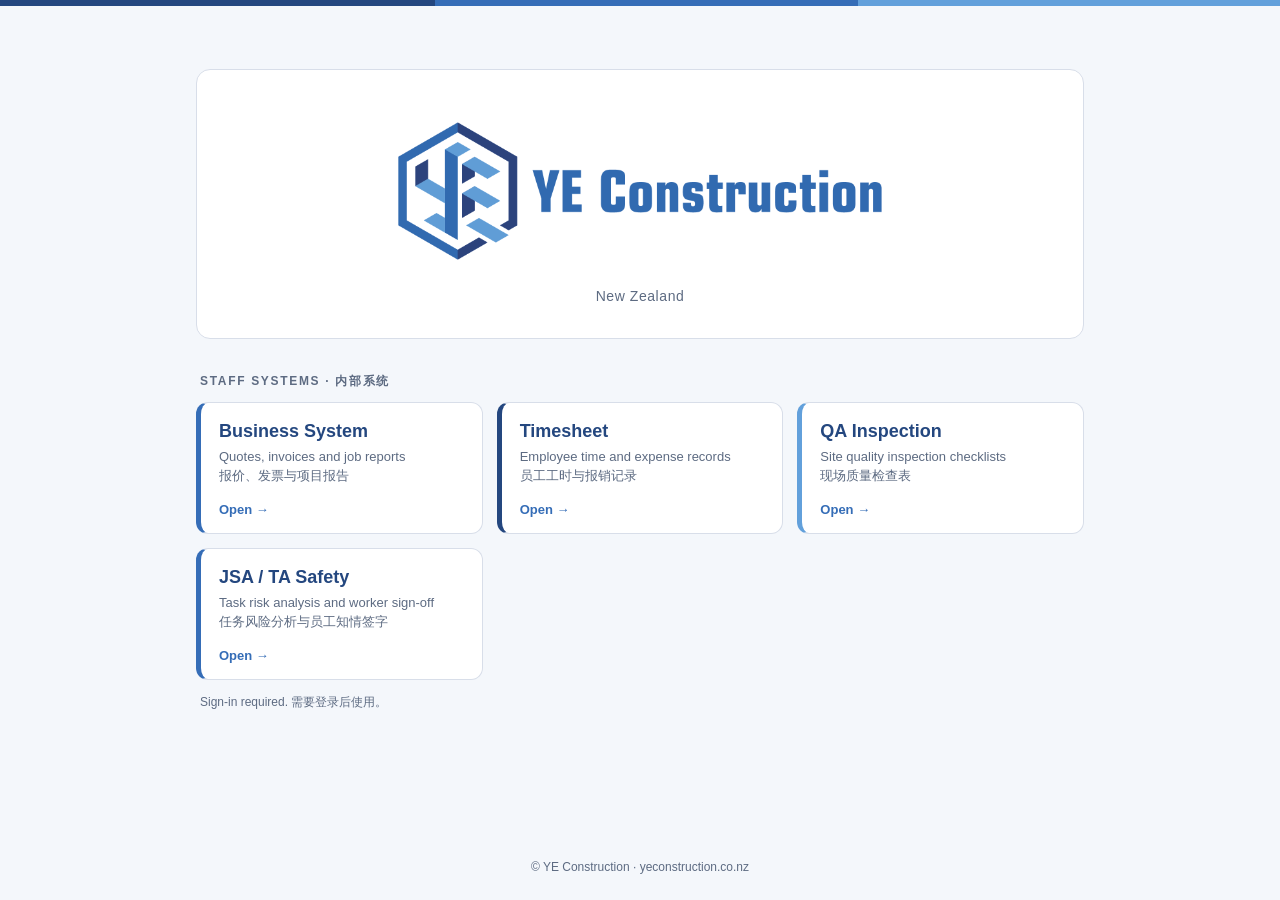
==== commit 45103e4b: "Add bilingual YE Construction JSA/TA safety analysis and worker sign-off" ====
--- a/index.html
+++ b/index.html
@@ -1,67 +1,75 @@
-<!doctype html>
-<html lang="en">
-<head>
-<meta charset="utf-8">
-<meta name="viewport" content="width=device-width,initial-scale=1,viewport-fit=cover">
-<meta name="theme-color" content="#ffffff">
-<meta name="description" content="YE Construction — New Zealand.">
-<link rel="icon" type="image/png" href="icons/icon-192.png">
-<link rel="apple-touch-icon" href="icons/icon-180.png">
-<title>YE Construction</title>
-<style>
-:root{--blue:#356db7;--deep:#24477f;--sky:#62a0db;--ink:#172033;--mute:#5d6b82;--line:#d8dee9;--bg:#f4f7fb}
-*{box-sizing:border-box}
-html,body{height:100%}
-body{margin:0;font-family:Arial,"Noto Sans SC","PingFang SC","Microsoft YaHei",sans-serif;color:var(--ink);background:var(--bg);display:flex;flex-direction:column;min-height:100vh}
-.top{height:6px;background:linear-gradient(90deg,var(--deep) 0 34%,var(--blue) 34% 67%,var(--sky) 67%)}
-main{flex:1;width:100%;max-width:920px;margin:0 auto;padding:clamp(28px,7vh,72px) 16px 32px}
-.brand{background:#fff;border:1px solid var(--line);border-radius:14px;padding:clamp(18px,4vw,34px);text-align:center}
-.brand img{width:min(520px,100%);height:auto;display:block;margin:0 auto}
-.brand p{margin:10px 0 0;color:var(--mute);font-size:14px;letter-spacing:.04em}
-h2{font-size:12px;letter-spacing:.14em;text-transform:uppercase;color:var(--mute);margin:34px 4px 12px;font-weight:700}
-.grid{display:grid;grid-template-columns:repeat(3,1fr);gap:14px}
-a.card{display:flex;flex-direction:column;gap:6px;background:#fff;border:1px solid var(--line);border-left:5px solid var(--blue);border-radius:12px;padding:18px 18px 16px;text-decoration:none;color:inherit;min-height:132px;transition:border-color .15s,transform .15s,box-shadow .15s}
-a.card:nth-child(2){border-left-color:var(--deep)}
-a.card:nth-child(3){border-left-color:var(--sky)}
-a.card:hover,a.card:focus-visible{transform:translateY(-2px);box-shadow:0 8px 22px rgba(36,71,127,.14);outline:none}
-a.card:focus-visible{box-shadow:0 0 0 3px rgba(53,109,183,.35)}
-.card b{font-size:18px;color:var(--deep)}
-.card span{font-size:13px;color:var(--mute);line-height:1.45}
-.card em{margin-top:auto;font-style:normal;font-size:13px;font-weight:700;color:var(--blue)}
-.note{margin:14px 4px 0;font-size:12px;color:var(--mute)}
-footer{text-align:center;font-size:12px;color:var(--mute);padding:18px 16px 26px}
-@media(max-width:720px){.grid{grid-template-columns:1fr}a.card{min-height:0}}
-@media(prefers-reduced-motion:reduce){a.card{transition:none}a.card:hover{transform:none}}
-</style>
-</head>
-<body>
-<div class="top"></div>
-<main>
-  <div class="brand">
-    <img src="assets/logo.png" alt="YE Construction" width="1612" height="540">
-    <p>New Zealand</p>
-  </div>
-
-  <h2>Staff systems · 内部系统</h2>
-  <div class="grid">
-    <a class="card" href="business-system/">
-      <b>Business System</b>
-      <span>Quotes, invoices and job reports<br>报价、发票与项目报告</span>
-      <em>Open →</em>
-    </a>
-    <a class="card" href="timesheet/">
-      <b>Timesheet</b>
-      <span>Employee time and expense records<br>员工工时与报销记录</span>
-      <em>Open →</em>
-    </a>
-    <a class="card" href="qa/">
-      <b>QA Inspection</b>
-      <span>Site quality inspection checklists<br>现场质量检查表</span>
-      <em>Open →</em>
-    </a>
-  </div>
-  <p class="note">Sign-in required. 需要登录后使用。</p>
-</main>
-<footer>© YE Construction · yeconstruction.co.nz</footer>
-</body>
-</html>
+<!doctype html>
+<html lang="en">
+<head>
+<meta charset="utf-8">
+<meta name="viewport" content="width=device-width,initial-scale=1,viewport-fit=cover">
+<meta name="theme-color" content="#ffffff">
+<meta name="description" content="YE Construction — New Zealand.">
+<link rel="icon" type="image/png" href="icons/icon-192.png">
+<link rel="apple-touch-icon" href="icons/icon-180.png">
+<link rel="manifest" href="manifest.webmanifest">
+<meta name="apple-mobile-web-app-title" content="YE Construction">
+<meta name="application-name" content="YE Construction">
+<title>YE Construction</title>
+<style>
+:root{--blue:#356db7;--deep:#24477f;--sky:#62a0db;--ink:#172033;--mute:#5d6b82;--line:#d8dee9;--bg:#f4f7fb}
+*{box-sizing:border-box}
+html,body{height:100%}
+body{margin:0;font-family:Arial,"Noto Sans SC","PingFang SC","Microsoft YaHei",sans-serif;color:var(--ink);background:var(--bg);display:flex;flex-direction:column;min-height:100vh}
+.top{height:6px;background:linear-gradient(90deg,var(--deep) 0 34%,var(--blue) 34% 67%,var(--sky) 67%)}
+main{flex:1;width:100%;max-width:920px;margin:0 auto;padding:clamp(28px,7vh,72px) 16px 32px}
+.brand{background:#fff;border:1px solid var(--line);border-radius:14px;padding:clamp(18px,4vw,34px);text-align:center}
+.brand img{width:min(520px,100%);height:auto;display:block;margin:0 auto}
+.brand p{margin:10px 0 0;color:var(--mute);font-size:14px;letter-spacing:.04em}
+h2{font-size:12px;letter-spacing:.14em;text-transform:uppercase;color:var(--mute);margin:34px 4px 12px;font-weight:700}
+.grid{display:grid;grid-template-columns:repeat(3,1fr);gap:14px}
+a.card{display:flex;flex-direction:column;gap:6px;background:#fff;border:1px solid var(--line);border-left:5px solid var(--blue);border-radius:12px;padding:18px 18px 16px;text-decoration:none;color:inherit;min-height:132px;transition:border-color .15s,transform .15s,box-shadow .15s}
+a.card:nth-child(2){border-left-color:var(--deep)}
+a.card:nth-child(3){border-left-color:var(--sky)}
+a.card:hover,a.card:focus-visible{transform:translateY(-2px);box-shadow:0 8px 22px rgba(36,71,127,.14);outline:none}
+a.card:focus-visible{box-shadow:0 0 0 3px rgba(53,109,183,.35)}
+.card b{font-size:18px;color:var(--deep)}
+.card span{font-size:13px;color:var(--mute);line-height:1.45}
+.card em{margin-top:auto;font-style:normal;font-size:13px;font-weight:700;color:var(--blue)}
+.note{margin:14px 4px 0;font-size:12px;color:var(--mute)}
+footer{text-align:center;font-size:12px;color:var(--mute);padding:18px 16px 26px}
+@media(max-width:720px){.grid{grid-template-columns:1fr}a.card{min-height:0}}
+@media(prefers-reduced-motion:reduce){a.card{transition:none}a.card:hover{transform:none}}
+</style>
+</head>
+<body>
+<div class="top"></div>
+<main>
+  <div class="brand">
+    <img src="assets/logo.png" alt="YE Construction" width="1612" height="540">
+    <p>New Zealand</p>
+  </div>
+
+  <h2>Staff systems · 内部系统</h2>
+  <div class="grid">
+    <a class="card" href="business-system/">
+      <b>Business System</b>
+      <span>Quotes, invoices and job reports<br>报价、发票与项目报告</span>
+      <em>Open →</em>
+    </a>
+    <a class="card" href="timesheet/">
+      <b>Timesheet</b>
+      <span>Employee time and expense records<br>员工工时与报销记录</span>
+      <em>Open →</em>
+    </a>
+    <a class="card" href="qa/">
+      <b>QA Inspection</b>
+      <span>Site quality inspection checklists<br>现场质量检查表</span>
+      <em>Open →</em>
+    </a>
+    <a class="card" href="safety/">
+      <b>JSA / TA Safety</b>
+      <span>Task risk analysis and worker sign-off<br>任务风险分析与员工知情签字</span>
+      <em>Open →</em>
+    </a>
+  </div>
+  <p class="note">Sign-in required. 需要登录后使用。</p>
+</main>
+<footer>© YE Construction · yeconstruction.co.nz</footer>
+</body>
+</html>
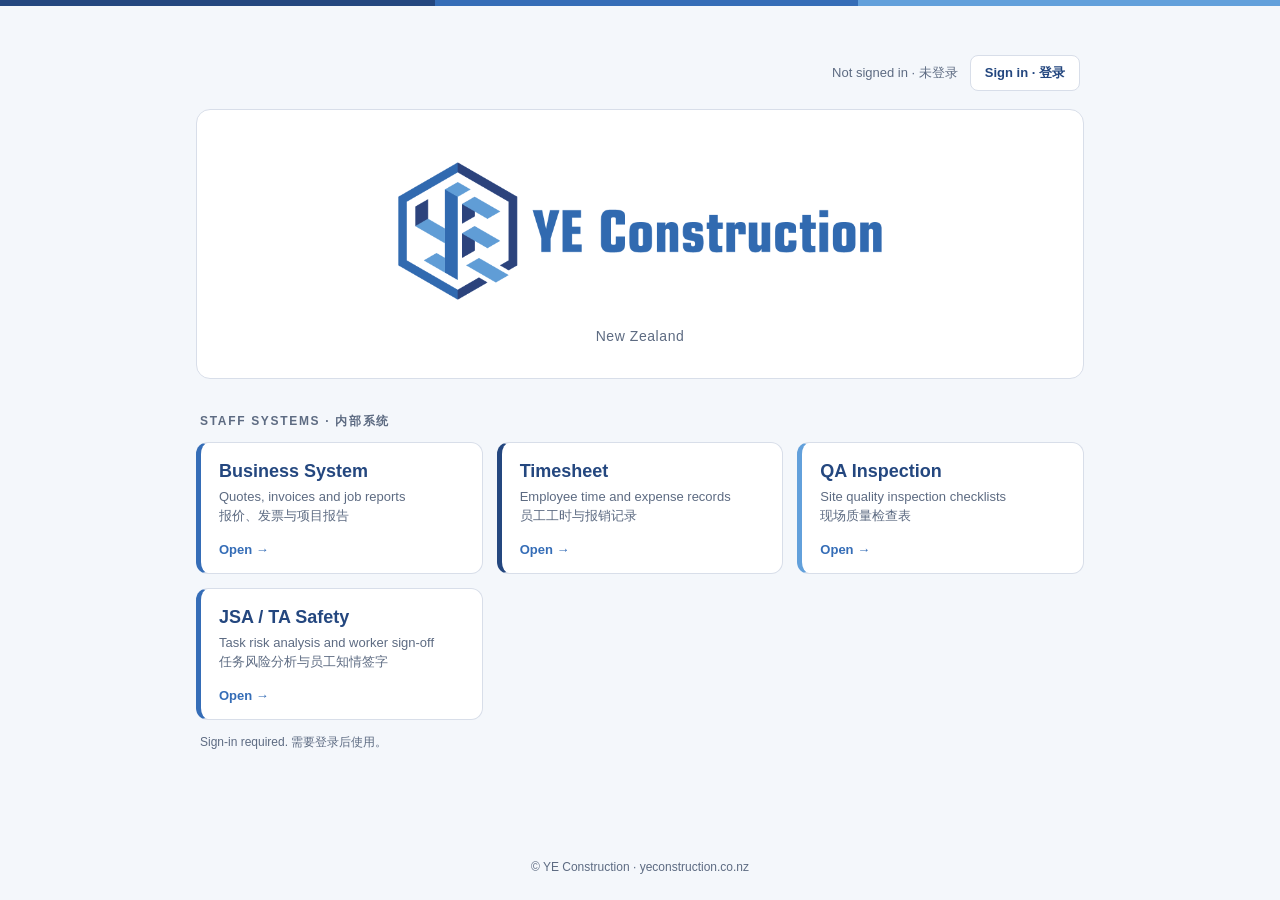
==== commit 529ea052: "Home page: signed-in status and a single Sign out for all systems Co-Authored-By: Claude Sonnet 5.5 " ====
--- a/index.html
+++ b/index.html
@@ -31,6 +31,10 @@
 .card b{font-size:18px;color:var(--deep)}
 .card span{font-size:13px;color:var(--mute);line-height:1.45}
 .card em{margin-top:auto;font-style:normal;font-size:13px;font-weight:700;color:var(--blue)}
+.who{display:flex;justify-content:flex-end;align-items:center;gap:12px;flex-wrap:wrap;margin:-14px 4px 18px;font-size:13px;color:var(--mute)}
+.who strong{color:var(--ink)}
+.who button,.who a{font:inherit;font-size:13px;font-weight:700;padding:8px 14px;border:1px solid var(--line);border-radius:8px;background:#fff;color:var(--deep);cursor:pointer;text-decoration:none}
+.who button:hover,.who a:hover{background:#e8eef7}
 .note{margin:14px 4px 0;font-size:12px;color:var(--mute)}
 footer{text-align:center;font-size:12px;color:var(--mute);padding:18px 16px 26px}
 @media(max-width:720px){.grid{grid-template-columns:1fr}a.card{min-height:0}}
@@ -40,6 +44,7 @@
 <body>
 <div class="top"></div>
 <main>
+  <div class="who" id="who" hidden></div>
   <div class="brand">
     <img src="assets/logo.png" alt="YE Construction" width="1612" height="540">
     <p>New Zealand</p>
@@ -71,5 +76,26 @@
   <p class="note">Sign-in required. 需要登录后使用。</p>
 </main>
 <footer>© YE Construction · yeconstruction.co.nz</footer>
+<script>
+/* Home-page sign-in status and one Sign out for all systems (same session keys as assets/gate.js) */
+(function(){
+  var URL_='https://fkyuhthxfzhqmlikbrfg.supabase.co',KEY='sb_publishable_zbPzA78u7V3htYulP1b9_w_53KQFKHn';
+  var box=document.getElementById('who');
+  function get(k){try{return JSON.parse(localStorage.getItem(k)||'null')}catch(e){return null}}
+  function esc(t){return String(t).replace(/[&<>"]/g,function(c){return{'&':'&amp;','<':'&lt;','>':'&gt;','"':'&quot;'}[c]})}
+  function draw(){
+    var s=get('ye_ts_ses');box.hidden=false;
+    if(s&&s.access_token){
+      box.innerHTML='<span>Signed in as <strong>'+esc(s.email||'')+'</strong> · 已登录</span><button type="button" id="yeOut">Sign out · 登出</button>';
+      document.getElementById('yeOut').onclick=function(){
+        if(!confirm('Sign out on this device? 确定在这台设备上登出吗？'))return;
+        try{fetch(URL_+'/auth/v1/logout?scope=local',{method:'POST',headers:{apikey:KEY,Authorization:'Bearer '+s.access_token},keepalive:true}).catch(function(){})}catch(e){}
+        ['ye_ts_ses','ye_gate_ok','ye_gate_since','ye_ts_cur'].forEach(function(k){try{localStorage.removeItem(k)}catch(e){}});
+        draw()}
+    }else box.innerHTML='<span>Not signed in · 未登录</span><a href="timesheet/">Sign in · 登录</a>'}
+  draw();
+  window.addEventListener('storage',draw);
+})();
+</script>
 </body>
 </html>
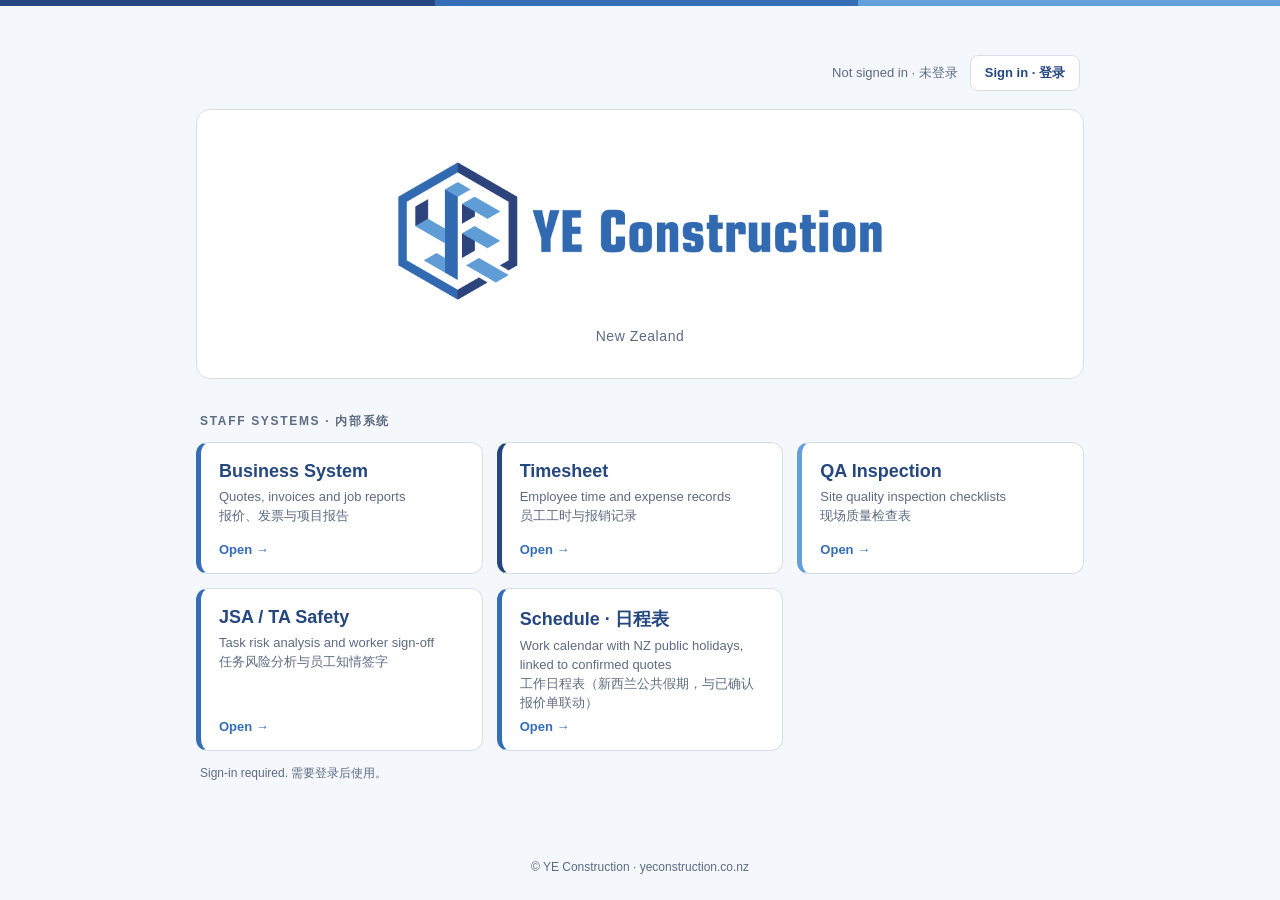
==== commit 87b59eb9: "Add bilingual Schedule calendar linked to confirmed quotes NZ public holidays and weekends in red, p" ====
--- a/index.html
+++ b/index.html
@@ -72,6 +72,11 @@
       <span>Task risk analysis and worker sign-off<br>任务风险分析与员工知情签字</span>
       <em>Open →</em>
     </a>
+    <a class="card" href="schedule/">
+      <b>Schedule · 日程表</b>
+      <span>Work calendar with NZ public holidays, linked to confirmed quotes<br>工作日程表（新西兰公共假期，与已确认报价单联动）</span>
+      <em>Open →</em>
+    </a>
   </div>
   <p class="note">Sign-in required. 需要登录后使用。</p>
 </main>
